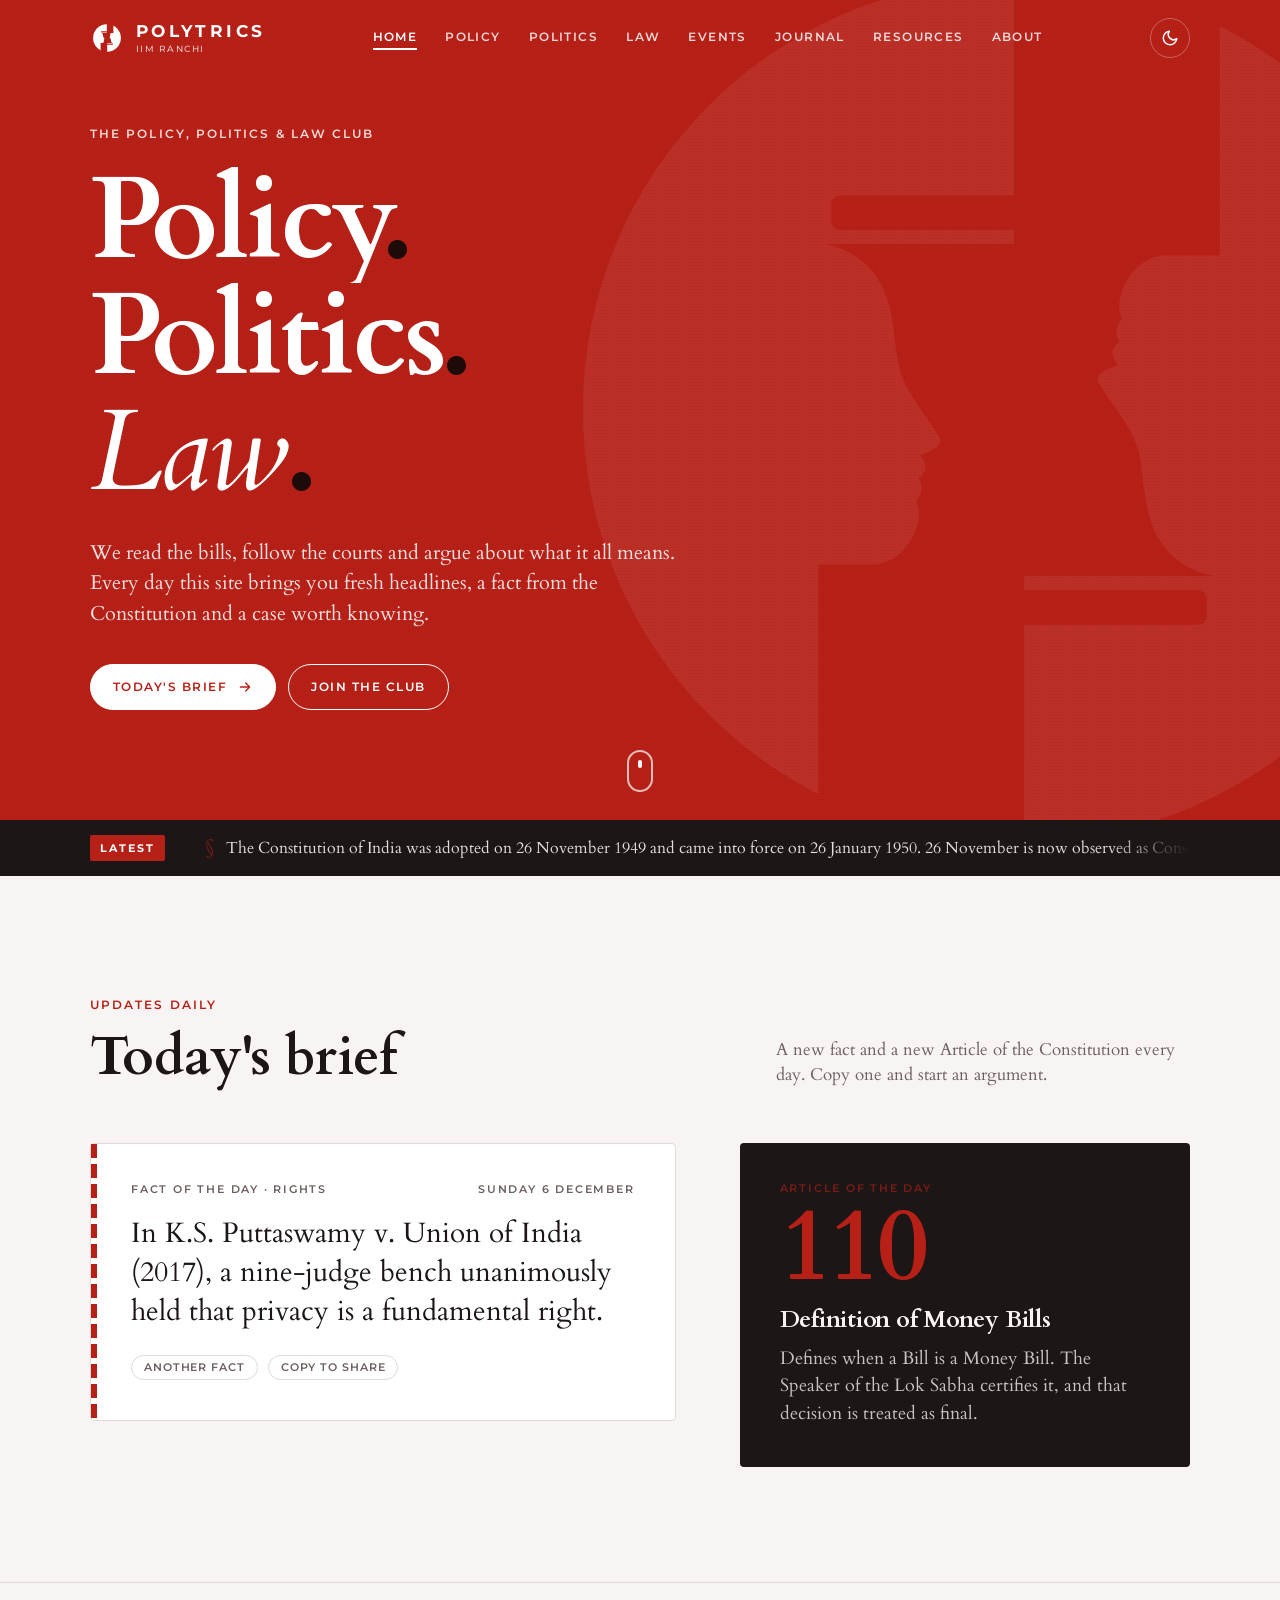
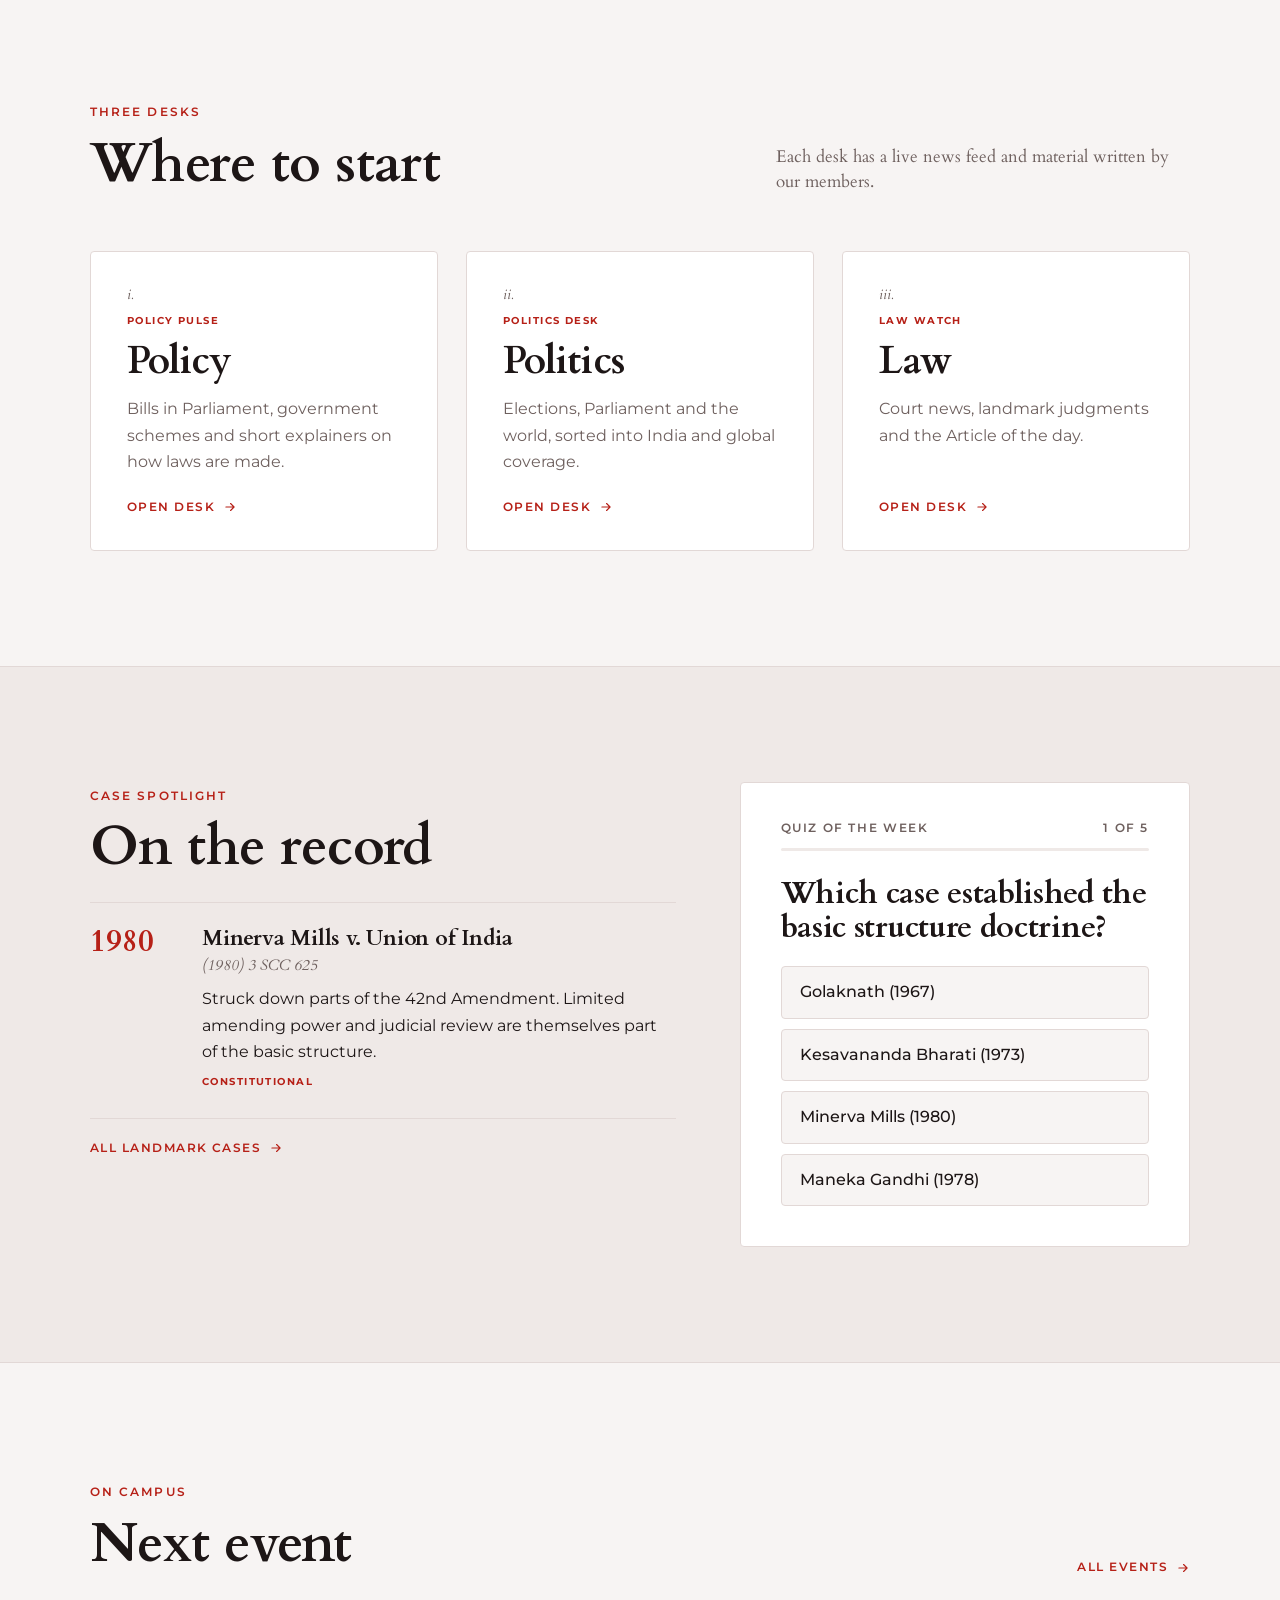
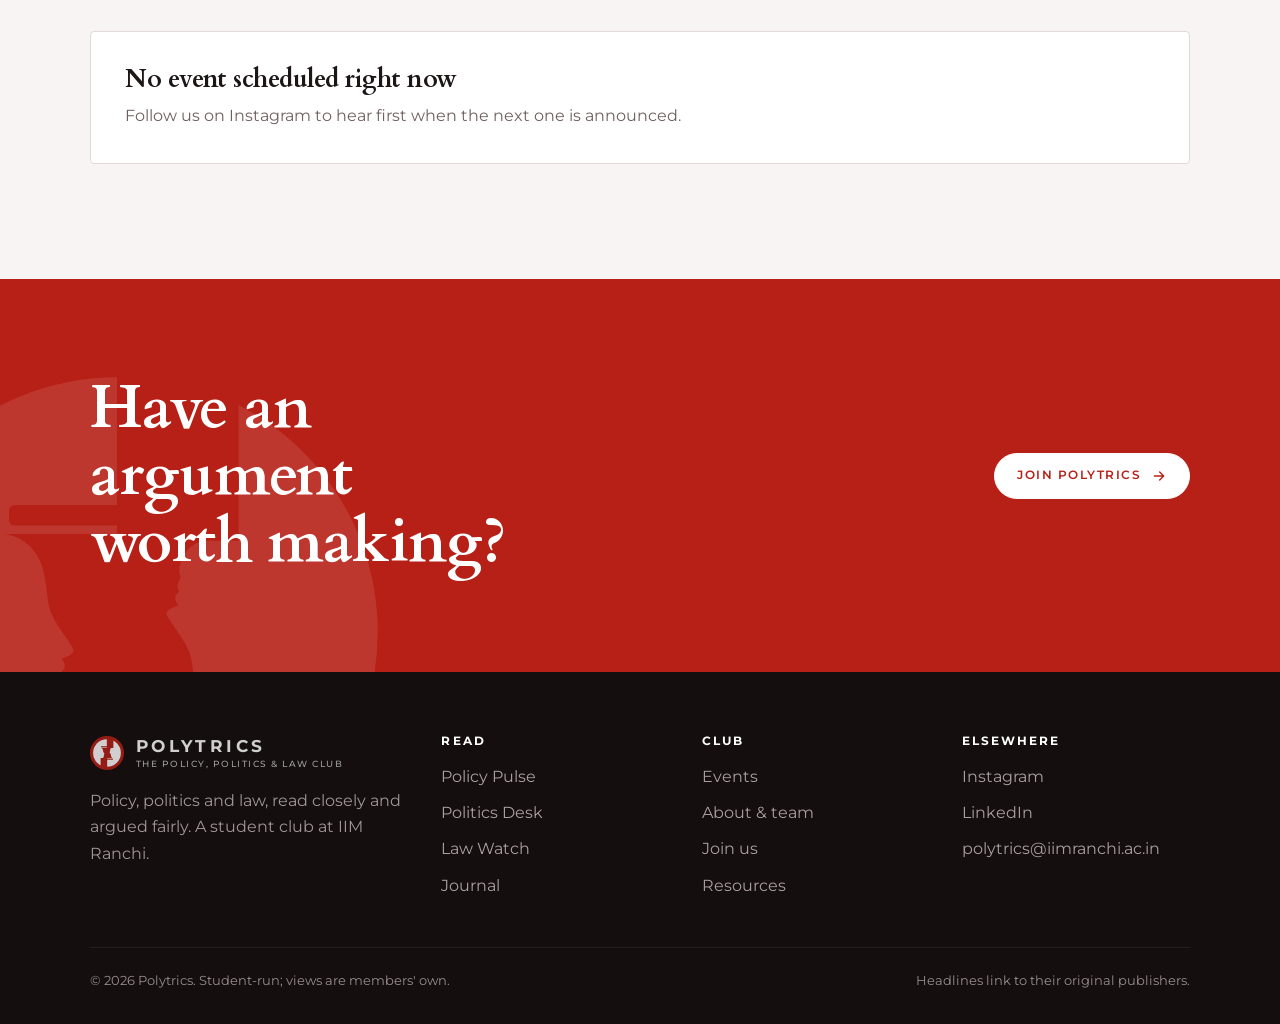
==== index.html @ 2e3c4f6a "Add files via upload" ====
<!doctype html>
<html lang="en">
<head>
<meta charset="utf-8">
<meta name="viewport" content="width=device-width, initial-scale=1, viewport-fit=cover">
<title>Polytrics</title>
<meta name="description" content="Polytrics, the Policy, Politics & Law Club. Live headlines, a daily constitutional fact, landmark cases and events.">
<meta name="theme-color" content="#B62017">
<meta property="og:title" content="Polytrics">
<meta property="og:description" content="Polytrics, the Policy, Politics & Law Club. Live headlines, a daily constitutional fact, landmark cases and events.">
<link rel="icon" href="data:image/svg+xml,%3Csvg xmlns='http://www.w3.org/2000/svg' viewBox='0 0 64 64'%3E%3Crect width='64' height='64' rx='14' fill='%23B62017'/%3E%3Cpath d='M31 10A22 22 0 0 0 31 54Z' fill='white'/%3E%3Cpath d='M33 54A22 22 0 0 0 33 10Z' fill='white'/%3E%3Crect x='21' y='34' width='10' height='22' fill='%23B62017'/%3E%3Crect x='33' y='8' width='10' height='22' fill='%23B62017'/%3E%3C/svg%3E">
<link rel="preconnect" href="https://fonts.googleapis.com">
<link rel="preconnect" href="https://fonts.gstatic.com" crossorigin>
<link rel="stylesheet" href="https://fonts.googleapis.com/css2?family=Cardo:ital,wght@0,400;0,700;1,400&family=Montserrat:wght@400;500;600;700&display=swap">
<link rel="stylesheet" href="assets/css/style.css">
<script>try{var t=localStorage.getItem("pt-theme");if(t==="dark"||t==="light")document.documentElement.setAttribute("data-theme",t)}catch(e){}</script>
</head>
<body data-page="home">
<main>
<section class="hero hero--home">
  <div class="ghost" data-ghost></div>
  <div class="wrap" style="width:100%">
    <span class="eyebrow">The Policy, Politics &amp; Law Club</span>
    <h1 style="margin-top:20px">
      <span class="line"><span style="--i:0">Policy<span class="dot">.</span></span></span>
      <span class="line"><span style="--i:1">Politics<span class="dot">.</span></span></span>
      <span class="line"><span style="--i:2"><em>Law</em><span class="dot">.</span></span></span>
    </h1>
    <p class="lede">We read the bills, follow the courts and argue about what it all means. Every day this site brings you fresh headlines, a fact from the Constitution and a case worth knowing.</p>
    <div class="hero-cta">
      <a class="btn btn--light" href="#brief">Today's brief <svg viewBox="0 0 24 24" fill="none" stroke="currentColor" stroke-width="2" stroke-linecap="round" stroke-linejoin="round" aria-hidden="true"><path d="M5 12h14M13 6l6 6-6 6"/></svg></a>
      <a class="btn btn--ghost" href="about.html#join">Join the club</a>
    </div>
  </div>
  <a class="mouse" href="#brief" aria-label="Scroll to today's brief"><span></span></a>
</section>

<div class="ticker" aria-label="Latest headlines">
  <div class="wrap"><span class="label">Latest</span><div class="track"><div class="run" id="ticker-run"></div></div></div>
</div>

<section class="section" id="brief">
  <div class="wrap">
    <div class="section-head" data-reveal>
      <div><span class="eyebrow">Updates daily</span><h2>Today's brief</h2></div>
      <p class="lede">A new fact and a new Article of the Constitution every day. Copy one and start an argument.</p>
    </div>
    <div class="split">
      <div class="docket" id="fact" data-reveal="left"></div>
      <div class="article-card" id="article" data-reveal="right"></div>
    </div>
  </div>
</section>

<section class="section">
  <div class="wrap">
    <div class="section-head" data-reveal>
      <div><span class="eyebrow">Three desks</span><h2>Where to start</h2></div>
      <p class="lede">Each desk has a live news feed and material written by our members.</p>
    </div>
    <div class="grid grid-3">
      <a class="pillar" href="policy.html" data-reveal style="--d:0"><span class="num">i.</span><span class="tag">Policy Pulse</span><h3>Policy</h3><p>Bills in Parliament, government schemes and short explainers on how laws are made.</p><span class="link-arrow">Open desk <svg viewBox="0 0 24 24" fill="none" stroke="currentColor" stroke-width="2" stroke-linecap="round" stroke-linejoin="round" aria-hidden="true"><path d="M5 12h14M13 6l6 6-6 6"/></svg></span></a>
      <a class="pillar" href="politics.html" data-reveal style="--d:1"><span class="num">ii.</span><span class="tag">Politics Desk</span><h3>Politics</h3><p>Elections, Parliament and the world, sorted into India and global coverage.</p><span class="link-arrow">Open desk <svg viewBox="0 0 24 24" fill="none" stroke="currentColor" stroke-width="2" stroke-linecap="round" stroke-linejoin="round" aria-hidden="true"><path d="M5 12h14M13 6l6 6-6 6"/></svg></span></a>
      <a class="pillar" href="law.html" data-reveal style="--d:2"><span class="num">iii.</span><span class="tag">Law Watch</span><h3>Law</h3><p>Court news, landmark judgments and the Article of the day.</p><span class="link-arrow">Open desk <svg viewBox="0 0 24 24" fill="none" stroke="currentColor" stroke-width="2" stroke-linecap="round" stroke-linejoin="round" aria-hidden="true"><path d="M5 12h14M13 6l6 6-6 6"/></svg></span></a>
    </div>
  </div>
</section>

<section class="section section--tint">
  <div class="wrap split">
    <div>
      <div class="section-head" data-reveal style="margin-bottom:24px"><div><span class="eyebrow">Case spotlight</span><h2>On the record</h2></div></div>
      <div id="case-spot" class="case-list"></div>
      <a class="link-arrow" href="law.html#cases-sec" style="margin-top:22px" data-reveal>All landmark cases <svg viewBox="0 0 24 24" fill="none" stroke="currentColor" stroke-width="2" stroke-linecap="round" stroke-linejoin="round" aria-hidden="true"><path d="M5 12h14M13 6l6 6-6 6"/></svg></a>
    </div>
    <div class="quiz" id="quiz" data-reveal="scale"></div>
  </div>
</section>

<section class="section">
  <div class="wrap">
    <div class="section-head" data-reveal>
      <div><span class="eyebrow">On campus</span><h2>Next event</h2></div>
      <a class="link-arrow" href="events.html">All events <svg viewBox="0 0 24 24" fill="none" stroke="currentColor" stroke-width="2" stroke-linecap="round" stroke-linejoin="round" aria-hidden="true"><path d="M5 12h14M13 6l6 6-6 6"/></svg></a>
    </div>
    <div id="next-event" data-reveal></div>
  </div>
</section>
</main>
<section class="cta-band">
  <div class="ghost" data-ghost></div>
  <div class="wrap">
    <h2 data-reveal="left">Have an argument worth making?</h2>
    <a class="btn" href="about.html#join" data-reveal="right">Join Polytrics <svg viewBox="0 0 24 24" fill="none" stroke="currentColor" stroke-width="2" stroke-linecap="round" stroke-linejoin="round" aria-hidden="true"><path d="M5 12h14M13 6l6 6-6 6"/></svg></a>
  </div>
</section>
<script src="assets/js/config.js"></script>
<script src="assets/js/content.js"></script>
<script src="assets/js/site.js"></script>
<script src="assets/js/feeds.js"></script>
<script src="assets/js/pages.js"></script>
</body>
</html>
---- assets/css/style.css ----
/* =========================================================
   POLYTRICS — design tokens
   Layout: split composition echoing the logo's two halves —
   a red "chamber" hero over a quiet paper body, content in a 12-col grid.
   ========================================================= */
:root {
  --brand: #B62017;          /* logo red */
  --brand-deep: #8C150F;
  --on-brand: #FFFFFF;
  --bg: #F7F4F3;
  --surface: #FFFFFF;
  --surface-2: #EFE9E7;
  --fg: #1D1616;
  --muted: #6E605E;
  --line: #E2D8D6;
  --accent: #B62017;         /* red used as text on page background */
  --ok: #2F7D4F;
  --serif: "Cardo", "Iowan Old Style", Georgia, "Times New Roman", serif;
  --sans: "Montserrat", "Segoe UI", system-ui, -apple-system, sans-serif;
  --wrap: 1180px;
  --gutter: clamp(16px, 4vw, 40px);
  --radius: 4px;
  --ease: cubic-bezier(.65, 0, .35, 1);
  --ease-out: cubic-bezier(.22, 1, .36, 1);
  color-scheme: light;
}
@media (prefers-color-scheme: dark) {
  :root:not([data-theme="light"]) {
    --brand: #B62017; --brand-deep: #7A120D; --on-brand: #FFFFFF;
    --bg: #141011; --surface: #1C1718; --surface-2: #251E1F; --fg: #EFE7E5;
    --muted: #A69896; --line: #342B2C; --accent: #EB5A4F; --ok: #5CBF85;
    color-scheme: dark;
  }
}
:root[data-theme="dark"] {
  --brand: #B62017; --brand-deep: #7A120D; --on-brand: #FFFFFF;
  --bg: #141011; --surface: #1C1718; --surface-2: #251E1F; --fg: #EFE7E5;
  --muted: #A69896; --line: #342B2C; --accent: #EB5A4F; --ok: #5CBF85;
  color-scheme: dark;
}

/* ---------- base ---------- */
*, *::before, *::after { box-sizing: border-box; }
html { scroll-behavior: smooth; -webkit-text-size-adjust: 100%; }
body {
  margin: 0; background: var(--bg); color: var(--fg);
  font-family: var(--sans); font-size: 16px; line-height: 1.65;
  overflow-x: hidden; -webkit-font-smoothing: antialiased;
}
img, svg { max-width: 100%; display: block; }
a { color: inherit; }
h1, h2, h3, h4 { font-family: var(--serif); font-weight: 700; line-height: 1.1; margin: 0; text-wrap: balance; letter-spacing: -.01em; }
p { margin: 0; }
button { font: inherit; color: inherit; }
:focus-visible { outline: 2px solid var(--accent); outline-offset: 3px; }
.sr-only { position: absolute; width: 1px; height: 1px; overflow: hidden; clip: rect(0 0 0 0); white-space: nowrap; }
.wrap { max-width: var(--wrap); margin-inline: auto; padding-inline: var(--gutter); }

.eyebrow { font: 600 .72rem/1.2 var(--sans); letter-spacing: .18em; text-transform: uppercase; color: var(--accent); }
.lede { font-family: var(--serif); font-size: clamp(1.15rem, 1.6vw, 1.35rem); line-height: 1.5; color: var(--muted); max-width: 60ch; }

/* ---------- reading progress ---------- */
.progress { position: fixed; inset: 0 0 auto 0; height: 3px; z-index: 60; pointer-events: none; }
.progress span { display: block; height: 100%; width: 100%; background: var(--brand); transform-origin: 0 50%; transform: scaleX(var(--p, 0)); }

/* ---------- header (from your nav snippet, rebuilt) ---------- */
.main_h {
  position: fixed; inset: 0 0 auto 0; z-index: 50;
  padding-top: env(safe-area-inset-top, 0px);
  color: var(--on-brand);
  transition: background .4s var(--ease), color .4s var(--ease), box-shadow .4s var(--ease);
}
.main_h .row { display: flex; align-items: center; justify-content: space-between; gap: 24px; height: 76px; transition: height .4s var(--ease); }
.main_h.sticky { background: color-mix(in srgb, var(--bg) 88%, transparent); color: var(--fg); box-shadow: 0 1px 0 var(--line); backdrop-filter: saturate(1.4) blur(14px); -webkit-backdrop-filter: saturate(1.4) blur(14px); }
.main_h.sticky .row { height: 62px; }
.brand { display: flex; align-items: center; gap: 12px; text-decoration: none; }
.brand .mark { width: 34px; height: 34px; border-radius: 50%; background: var(--brand); color: #fff; padding: 3px; flex: none; transition: transform .6s var(--ease-out); }
.brand:hover .mark { transform: rotate(180deg); }
.brand .name { font: 700 1.05rem/1 var(--sans); letter-spacing: .2em; text-transform: uppercase; }
.brand .name small { display: block; font-weight: 500; font-size: .58rem; letter-spacing: .16em; opacity: .75; margin-top: 4px; }

.main_h nav ul { list-style: none; margin: 0; padding: 0; display: flex; gap: 4px; }
.main_h nav a {
  position: relative; display: block; padding: 10px 12px; text-decoration: none;
  font: 600 .74rem/1 var(--sans); letter-spacing: .12em; text-transform: uppercase; opacity: .82;
  transition: opacity .25s;
}
.main_h nav a::after { content: ""; position: absolute; left: 12px; right: 12px; bottom: 4px; height: 2px; background: currentColor; transform: scaleX(0); transform-origin: right; transition: transform .35s var(--ease-out); }
.main_h nav a:hover, .main_h nav a[aria-current="page"] { opacity: 1; }
.main_h nav a:hover::after, .main_h nav a[aria-current="page"]::after { transform: scaleX(1); transform-origin: left; }
.main_h.sticky nav a[aria-current="page"] { color: var(--accent); }

.header-tools { display: flex; align-items: center; gap: 6px; }
.icon-btn { width: 40px; height: 40px; border-radius: 50%; border: 1px solid color-mix(in srgb, currentColor 30%, transparent); background: transparent; display: grid; place-items: center; cursor: pointer; transition: background .25s; }
.icon-btn:hover { background: color-mix(in srgb, currentColor 12%, transparent); }
.icon-btn svg { width: 18px; height: 18px; }
.mobile-toggle { display: none; width: 40px; height: 40px; border: 0; background: transparent; cursor: pointer; position: relative; }
.mobile-toggle span { position: absolute; left: 9px; right: 9px; height: 2px; background: currentColor; transition: transform .35s var(--ease), opacity .2s; }
.mobile-toggle span:nth-child(1) { top: 13px; } .mobile-toggle span:nth-child(2) { top: 19px; } .mobile-toggle span:nth-child(3) { top: 25px; }
.open-nav .mobile-toggle span:nth-child(1) { transform: translateY(6px) rotate(45deg); }
.open-nav .mobile-toggle span:nth-child(2) { opacity: 0; }
.open-nav .mobile-toggle span:nth-child(3) { transform: translateY(-6px) rotate(-45deg); }

@media (max-width: 980px) {
  .mobile-toggle { display: block; }
  .main_h nav {
    position: fixed; inset: 0; z-index: -1; background: var(--brand); color: #fff;
    display: flex; align-items: center; padding: 100px var(--gutter) 40px;
    clip-path: circle(0 at calc(100% - 40px) 38px); transition: clip-path .7s var(--ease);
  }
  .open-nav .main_h nav { clip-path: circle(150% at calc(100% - 40px) 38px); }
  .main_h nav ul { flex-direction: column; gap: 0; width: 100%; }
  .main_h nav a { font: 700 clamp(1.6rem, 7vw, 2.4rem)/1.2 var(--serif); letter-spacing: 0; text-transform: none; padding: 10px 0; opacity: 1; }
  .main_h nav a::after { left: 0; right: auto; width: 40px; bottom: 6px; }
  .open-nav .main_h { color: #fff; }
  .open-nav .main_h.sticky { background: transparent; box-shadow: none; backdrop-filter: none; }
  .open-nav { overflow: hidden; }
}

/* ---------- hero ---------- */
.hero {
  position: relative; overflow: hidden; isolation: isolate;
  background: var(--brand); color: var(--on-brand);
  padding-block: calc(120px + env(safe-area-inset-top, 0px)) 72px;
}
.hero--home { min-height: min(92vh, 820px); display: flex; align-items: center; padding-bottom: 110px; }
.hero::after { /* paper grain */
  content: ""; position: absolute; inset: 0; z-index: -1; opacity: .18; mix-blend-mode: multiply;
  background-image: radial-gradient(rgba(0,0,0,.35) 1px, transparent 1px); background-size: 3px 3px;
}
.hero .ghost { position: absolute; z-index: -1; color: #fff; opacity: .065; pointer-events: none; }
.hero--home .ghost { width: min(78vw, 880px); right: -14%; top: 50%; translate: 0 -50%; }
.hero--page .ghost { width: 460px; right: -120px; top: -60px; opacity: .08; }
.ghost .half-l { transform: translateY(calc(var(--split, 0) * 1px)); }
.ghost .half-r { transform: translateY(calc(var(--split, 0) * -1px)); }

.hero h1 { font-size: clamp(3rem, 9vw, 7.6rem); line-height: .95; letter-spacing: -.025em; }
.hero h1 .line { display: block; overflow: hidden; padding-bottom: .06em; }
.hero h1 .line > span { display: inline-block; animation: rise 1.1s var(--ease-out) both; animation-delay: calc(.55s + var(--i, 0) * .12s); }
.hero h1 em { font-style: italic; font-weight: 400; }
.hero .dot { color: #1D0B09; }
.hero--page h1 { font-size: clamp(2.6rem, 6.5vw, 5rem); }
.hero .eyebrow { color: #FFD9D4; }
.hero .lede { color: rgba(255,255,255,.86); margin-top: 22px; }
.hero-meta { display: flex; flex-wrap: wrap; gap: 10px 26px; margin-top: 30px; font: 500 .78rem/1.4 var(--sans); letter-spacing: .08em; text-transform: uppercase; color: rgba(255,255,255,.8); }
.hero-meta b { color: #fff; font-weight: 700; }
.hero-cta { display: flex; flex-wrap: wrap; gap: 12px; margin-top: 34px; }
@keyframes rise { from { transform: translateY(105%); } to { transform: none; } }

.mouse { position: absolute; left: 50%; bottom: 28px; width: 26px; height: 42px; translate: -50% 0; border: 2px solid rgba(255,255,255,.7); border-radius: 14px; }
.mouse span { position: absolute; left: 50%; top: 8px; width: 4px; height: 8px; margin-left: -2px; border-radius: 2px; background: #fff; animation: wheel 1.8s infinite; }
@keyframes wheel { 0% { opacity: 0; transform: translateY(0); } 30% { opacity: 1; } 100% { opacity: 0; transform: translateY(12px); } }

/* ---------- buttons ---------- */
.btn {
  display: inline-flex; align-items: center; gap: 10px; padding: 14px 22px; border-radius: 999px;
  font: 600 .78rem/1 var(--sans); letter-spacing: .12em; text-transform: uppercase; text-decoration: none;
  border: 1.5px solid currentColor; background: transparent; cursor: pointer;
  transition: background .3s var(--ease), color .3s var(--ease), transform .3s var(--ease-out);
}
.btn:hover { transform: translateY(-2px); }
.btn svg { width: 16px; height: 16px; transition: transform .3s var(--ease-out); }
.btn:hover svg { transform: translateX(4px); }
.btn--solid { background: var(--brand); border-color: var(--brand); color: #fff; }
.btn--solid:hover { background: var(--brand-deep); border-color: var(--brand-deep); }
.hero .btn--light { background: #fff; color: var(--brand); border-color: #fff; }
.hero .btn--ghost { color: #fff; }
.hero .btn--ghost:hover { background: rgba(255,255,255,.12); }
.link-arrow { display: inline-flex; align-items: center; gap: 8px; font: 600 .76rem/1 var(--sans); letter-spacing: .12em; text-transform: uppercase; color: var(--accent); text-decoration: none; }
.link-arrow svg { width: 14px; height: 14px; transition: transform .3s var(--ease-out); }
.link-arrow:hover svg { transform: translateX(4px); }

/* ---------- sections ---------- */
main { position: relative; z-index: 1; }
.section { padding-block: clamp(64px, 9vw, 120px); }
.section + .section { border-top: 1px solid var(--line); }
.section--tint { background: var(--surface-2); }
.section-head { display: flex; flex-wrap: wrap; align-items: end; justify-content: space-between; gap: 18px 40px; margin-bottom: clamp(32px, 5vw, 56px); }
.section-head h2 { font-size: clamp(2rem, 4.4vw, 3.4rem); margin-top: 10px; }
.section-head .lede { font-size: 1.05rem; max-width: 46ch; }

.grid { display: grid; gap: clamp(16px, 2.4vw, 28px); }
.grid-2 { grid-template-columns: repeat(2, minmax(0, 1fr)); }
.grid-3 { grid-template-columns: repeat(3, minmax(0, 1fr)); }
.grid-4 { grid-template-columns: repeat(4, minmax(0, 1fr)); }
.split { display: grid; grid-template-columns: minmax(0, 1.3fr) minmax(0, 1fr); gap: clamp(28px, 5vw, 72px); align-items: start; }
@media (max-width: 980px) { .grid-3, .grid-4 { grid-template-columns: repeat(2, minmax(0, 1fr)); } .split { grid-template-columns: minmax(0, 1fr); } }
@media (max-width: 640px) { .grid-2, .grid-3, .grid-4 { grid-template-columns: minmax(0, 1fr); } }

/* ---------- panels ---------- */
.panel { background: var(--surface); border: 1px solid var(--line); border-radius: var(--radius); padding: clamp(22px, 3vw, 34px); min-width: 0; }
.panel h3 { font-size: 1.55rem; }

/* fact of the day — the docket card */
.docket { position: relative; padding: clamp(26px, 3.4vw, 40px); background: var(--surface); border: 1px solid var(--line); border-radius: var(--radius); }
.docket::before { content: ""; position: absolute; left: 0; top: 0; bottom: 0; width: 6px; background: repeating-linear-gradient(180deg, var(--brand) 0 14px, transparent 14px 20px); }
.docket .meta { display: flex; justify-content: space-between; gap: 12px; flex-wrap: wrap; font: 600 .7rem/1 var(--sans); letter-spacing: .16em; text-transform: uppercase; color: var(--muted); }
.docket blockquote { margin: 18px 0 0; font: 400 clamp(1.3rem, 2.4vw, 1.75rem)/1.4 var(--serif); }
.docket .actions { display: flex; gap: 10px; margin-top: 24px; flex-wrap: wrap; }
.chip { display: inline-flex; align-items: center; gap: 6px; padding: 6px 12px; border-radius: 999px; border: 1px solid var(--line); background: var(--surface); font: 600 .7rem/1 var(--sans); letter-spacing: .08em; text-transform: uppercase; color: var(--muted); cursor: pointer; transition: border-color .25s, color .25s, background .25s; }
.chip:hover { border-color: var(--accent); color: var(--accent); }
.chip[aria-pressed="true"] { background: var(--brand); border-color: var(--brand); color: #fff; }
.tag { display: inline-block; font: 700 .64rem/1 var(--sans); letter-spacing: .14em; text-transform: uppercase; color: var(--accent); }

/* article of the constitution */
.article-card { background: var(--fg); color: var(--bg); border-radius: var(--radius); padding: clamp(26px, 3.4vw, 40px); position: relative; overflow: hidden; }
.article-card .no { font: 700 clamp(4rem, 9vw, 6.4rem)/.9 var(--serif); color: var(--brand); letter-spacing: -.03em; }
.article-card .no small { font-size: .7rem; line-height: 1; letter-spacing: .16em; text-transform: uppercase; color: inherit; opacity: .6; display: block; margin-bottom: 6px; font-family: var(--sans); font-weight: 600; }
.article-card h3 { font-size: 1.5rem; margin-top: 14px; }
.article-card p { margin-top: 12px; opacity: .78; font-family: var(--serif); font-size: 1.1rem; line-height: 1.55; }

/* pillars */
.pillar { position: relative; display: flex; flex-direction: column; gap: 14px; padding: clamp(26px, 3vw, 36px); text-decoration: none; background: var(--surface); border: 1px solid var(--line); border-radius: var(--radius); overflow: hidden; min-height: 300px; transition: color .45s var(--ease), border-color .45s; }
.pillar::before { content: ""; position: absolute; inset: 0; background: var(--brand); transform: translateY(101%); transition: transform .55s var(--ease); z-index: 0; }
.pillar > * { position: relative; z-index: 1; }
.pillar:hover { color: #fff; border-color: var(--brand); }
.pillar:hover::before { transform: none; }
.pillar:hover .tag, .pillar:hover .link-arrow, .pillar:hover p { color: #fff; }
.pillar .num { font: 400 .9rem/1 var(--serif); font-style: italic; color: var(--muted); }
.pillar:hover .num { color: rgba(255,255,255,.75); }
.pillar h3 { font-size: clamp(1.9rem, 3vw, 2.5rem); }
.pillar p { color: var(--muted); transition: color .45s; }
.pillar .link-arrow { margin-top: auto; }

/* ---------- feed ---------- */
.feed-toolbar { display: flex; flex-wrap: wrap; align-items: center; justify-content: space-between; gap: 12px; margin-bottom: 22px; }
.feed-toolbar .chips { display: flex; flex-wrap: wrap; gap: 8px; }
.feed-status { font: 500 .74rem/1.4 var(--sans); color: var(--muted); display: flex; align-items: center; gap: 8px; }
.feed-status .live { width: 8px; height: 8px; border-radius: 50%; background: var(--ok); box-shadow: 0 0 0 0 color-mix(in srgb, var(--ok) 60%, transparent); animation: pulse 2s infinite; }
.feed-status .live.off { background: var(--muted); animation: none; }
@keyframes pulse { 70% { box-shadow: 0 0 0 8px transparent; } 100% { box-shadow: 0 0 0 0 transparent; } }
.feed { list-style: none; margin: 0; padding: 0; border-top: 1px solid var(--line); }
.feed li { border-bottom: 1px solid var(--line); }
.feed a { display: grid; grid-template-columns: 92px minmax(0, 1fr) 20px; gap: 18px; align-items: baseline; padding: 18px 4px; text-decoration: none; transition: background .25s, padding .35s var(--ease-out); }
.feed a:hover { background: var(--surface); padding-inline: 14px; }
.feed time { font: 600 .7rem/1.4 var(--sans); letter-spacing: .08em; text-transform: uppercase; color: var(--muted); font-variant-numeric: tabular-nums; }
.feed .t { font: 400 1.18rem/1.4 var(--serif); }
.feed .src { display: block; margin-top: 4px; font: 600 .66rem/1.3 var(--sans); letter-spacing: .12em; text-transform: uppercase; color: var(--accent); }
.feed .go { width: 16px; height: 16px; color: var(--muted); align-self: center; transition: transform .3s var(--ease-out), color .3s; }
.feed a:hover .go { transform: translate(3px, -3px); color: var(--accent); }
@media (max-width: 560px) { .feed a { grid-template-columns: minmax(0, 1fr) 16px; gap: 6px 12px; } .feed time { grid-column: 1 / -1; } }
.feed-empty { padding: 28px; border: 1px dashed var(--line); border-radius: var(--radius); color: var(--muted); }
.feed-empty strong { color: var(--fg); display: block; font-family: var(--serif); font-size: 1.25rem; margin-bottom: 6px; }
.feed-empty .src-links { display: flex; flex-wrap: wrap; gap: 8px; margin-top: 16px; }
.skeleton { height: 64px; border-bottom: 1px solid var(--line); background: linear-gradient(90deg, transparent, var(--surface-2), transparent) 0 0 / 200% 100%; animation: shimmer 1.4s infinite; }
@keyframes shimmer { to { background-position: -200% 0; } }

/* ticker (home) */
.ticker { background: var(--fg); color: var(--bg); overflow: hidden; border-block: 1px solid var(--fg); }
.ticker .wrap { display: flex; align-items: center; gap: 20px; height: 54px; }
.ticker .label { flex: none; font: 700 .68rem/1 var(--sans); letter-spacing: .18em; text-transform: uppercase; background: var(--brand); color: #fff; padding: 8px 10px; border-radius: 2px; }
.ticker .track { overflow: hidden; flex: 1; min-width: 0; mask-image: linear-gradient(90deg, transparent, #000 4%, #000 92%, transparent); }
.ticker .run { display: inline-flex; gap: 48px; white-space: nowrap; animation: marquee 60s linear infinite; padding-left: 20px; }
.ticker:hover .run { animation-play-state: paused; }
.ticker .run a { text-decoration: none; font: 400 1rem/1 var(--serif); opacity: .9; }
.ticker .run a:hover { opacity: 1; text-decoration: underline; }
.ticker .run a::before { content: "§"; color: var(--brand); margin-right: 12px; font-weight: 700; }
@keyframes marquee { to { transform: translateX(-50%); } }

/* ---------- cases ---------- */
.case-list { display: grid; gap: 0; border-top: 1px solid var(--line); }
.case { display: grid; grid-template-columns: 90px minmax(0, 1fr); gap: 22px; padding: 24px 0; border-bottom: 1px solid var(--line); }
.case .yr { font: 700 1.9rem/1 var(--serif); color: var(--accent); font-variant-numeric: tabular-nums; }
.case h3 { font-size: 1.35rem; }
.case cite { display: block; font: italic 400 .95rem/1.4 var(--serif); color: var(--muted); margin-top: 4px; }
.case p { margin-top: 10px; max-width: 70ch; }
.case .tag { margin-top: 12px; }
@media (max-width: 560px) { .case { grid-template-columns: minmax(0, 1fr); gap: 8px; } }
.search { display: flex; align-items: center; gap: 10px; padding: 0 16px; height: 48px; border: 1px solid var(--line); background: var(--surface); border-radius: 999px; min-width: 0; flex: 1 1 260px; max-width: 420px; }
.search svg { width: 18px; height: 18px; color: var(--muted); flex: none; }
.search input { border: 0; background: transparent; outline: none; font: 500 .95rem var(--sans); color: var(--fg); width: 100%; min-width: 0; }
.search:focus-within { border-color: var(--accent); }

/* ---------- explainers ---------- */
.explainer { border-top: 1px solid var(--line); }
.explainer:last-child { border-bottom: 1px solid var(--line); }
.explainer summary { list-style: none; cursor: pointer; display: grid; grid-template-columns: 120px minmax(0, 1fr) 32px; gap: 18px; align-items: center; padding: 26px 0; }
.explainer summary::-webkit-details-marker { display: none; }
.explainer summary h3 { font-size: clamp(1.35rem, 2.4vw, 1.8rem); transition: color .25s; }
.explainer summary:hover h3 { color: var(--accent); }
.explainer .plus { width: 32px; height: 32px; border-radius: 50%; border: 1px solid var(--line); position: relative; transition: transform .45s var(--ease), background .3s; }
.explainer .plus::before, .explainer .plus::after { content: ""; position: absolute; left: 50%; top: 50%; width: 12px; height: 1.5px; background: currentColor; translate: -50% -50%; }
.explainer .plus::after { rotate: 90deg; transition: rotate .45s var(--ease); }
.explainer[open] .plus { background: var(--brand); color: #fff; border-color: var(--brand); transform: rotate(180deg); }
.explainer[open] .plus::after { rotate: 0deg; }
.explainer .body { padding: 0 0 30px 138px; display: grid; gap: 14px; max-width: calc(65ch + 138px); font-family: var(--serif); font-size: 1.12rem; line-height: 1.65; }
.explainer .body ol { margin: 0; padding-left: 1.2em; display: grid; gap: 12px; }
@media (max-width: 640px) { .explainer summary { grid-template-columns: minmax(0, 1fr) 32px; } .explainer summary .tag { grid-column: 1 / -1; } .explainer .body { padding-left: 0; } }

/* ---------- quiz ---------- */
.quiz { background: var(--surface); border: 1px solid var(--line); border-radius: var(--radius); padding: clamp(24px, 3.4vw, 40px); }
.quiz-top { display: flex; justify-content: space-between; align-items: center; gap: 12px; font: 600 .72rem/1 var(--sans); letter-spacing: .14em; text-transform: uppercase; color: var(--muted); }
.quiz-bar { height: 3px; background: var(--surface-2); margin: 14px 0 26px; border-radius: 2px; overflow: hidden; }
.quiz-bar span { display: block; height: 100%; background: var(--brand); transition: width .5s var(--ease-out); }
.quiz h3 { font-size: clamp(1.4rem, 2.6vw, 1.9rem); }
.quiz .opts { display: grid; gap: 10px; margin-top: 22px; }
.quiz .opt { text-align: left; padding: 14px 18px; border: 1px solid var(--line); border-radius: var(--radius); background: var(--bg); cursor: pointer; font: 500 1rem/1.4 var(--sans); transition: border-color .2s, background .2s, transform .2s; }
.quiz .opt:hover:not(:disabled) { border-color: var(--accent); transform: translateX(4px); }
.quiz .opt.right { border-color: var(--ok); background: color-mix(in srgb, var(--ok) 12%, var(--bg)); }
.quiz .opt.wrong { border-color: var(--accent); background: color-mix(in srgb, var(--accent) 10%, var(--bg)); }
.quiz .opt:disabled { cursor: default; }
.quiz .why { margin-top: 16px; font-family: var(--serif); font-size: 1.08rem; color: var(--muted); }
.quiz .next { margin-top: 20px; }
.quiz .score { font: 700 clamp(3.4rem, 8vw, 5rem)/1 var(--serif); color: var(--accent); }

/* ---------- events ---------- */
.next-event { display: grid; grid-template-columns: minmax(0, 1.4fr) minmax(0, 1fr); gap: 0; border-radius: var(--radius); overflow: hidden; border: 1px solid var(--line); background: var(--surface); }
.next-event .info { padding: clamp(24px, 3.4vw, 44px); display: grid; gap: 14px; align-content: start; }
.next-event h3 { font-size: clamp(1.8rem, 3.4vw, 2.6rem); }
.next-event .count { background: var(--brand); color: #fff; padding: clamp(24px, 3.4vw, 44px); display: grid; align-content: center; gap: 18px; }
.countdown { display: grid; grid-template-columns: repeat(4, minmax(0, 1fr)); gap: 10px; text-align: center; }
.countdown b { display: block; font: 700 clamp(2rem, 4vw, 3rem)/1 var(--serif); font-variant-numeric: tabular-nums; }
.countdown small { font: 600 .62rem/1 var(--sans); letter-spacing: .16em; text-transform: uppercase; opacity: .8; }
@media (max-width: 760px) { .next-event { grid-template-columns: minmax(0, 1fr); } }
.event-row { display: grid; grid-template-columns: 96px minmax(0, 1fr) auto; gap: 22px; align-items: center; padding: 22px 0; border-bottom: 1px solid var(--line); }
.event-row:first-child { border-top: 1px solid var(--line); }
.date-block { text-align: center; border: 1px solid var(--line); border-radius: var(--radius); padding: 10px 6px; background: var(--surface); }
.date-block b { display: block; font: 700 2rem/1 var(--serif); font-variant-numeric: tabular-nums; }
.date-block span { font: 700 .64rem/1 var(--sans); letter-spacing: .16em; text-transform: uppercase; color: var(--accent); }
.event-row h3 { font-size: 1.35rem; }
.event-row .where { margin-top: 6px; font-size: .88rem; color: var(--muted); }
.event-row.past { opacity: .62; }
.sample-flag { display: inline-block; margin-left: 8px; padding: 3px 7px; border-radius: 3px; background: var(--surface-2); color: var(--muted); font: 700 .58rem/1 var(--sans); letter-spacing: .14em; text-transform: uppercase; vertical-align: middle; }
@media (max-width: 560px) { .event-row { grid-template-columns: 72px minmax(0, 1fr); } .event-row .btn { grid-column: 1 / -1; justify-self: start; } }

/* ---------- journal ---------- */
.post { display: flex; flex-direction: column; gap: 12px; padding: 26px 0; border-top: 2px solid var(--fg); text-decoration: none; cursor: pointer; background: none; border-left: 0; border-right: 0; border-bottom: 0; text-align: left; }
.post h3 { font-size: clamp(1.4rem, 2.4vw, 1.9rem); transition: color .25s; }
.post:hover h3 { color: var(--accent); }
.post p { color: var(--muted); font-family: var(--serif); font-size: 1.08rem; }
.post .by { font: 600 .7rem/1 var(--sans); letter-spacing: .12em; text-transform: uppercase; color: var(--muted); }
.post--lead h3 { font-size: clamp(2rem, 4vw, 3.2rem); }
.reader { position: fixed; inset: 0; z-index: 80; background: var(--bg); overflow-y: auto; transform: translateY(100%); transition: transform .7s var(--ease); padding-block: calc(env(safe-area-inset-top, 0px) + 80px) 80px; }
.reader.open { transform: none; }
.reader .close { position: fixed; top: calc(env(safe-area-inset-top, 0px) + 18px); right: 18px; background: var(--surface); }
.reader article { max-width: 68ch; margin-inline: auto; padding-inline: var(--gutter); }
.reader h1 { font-size: clamp(2.2rem, 5vw, 3.6rem); margin: 14px 0 18px; }
.reader .body { font: 400 1.2rem/1.75 var(--serif); display: grid; gap: 1.1em; margin-top: 34px; }
.reader .body p:first-child::first-letter { float: left; font-size: 3.6em; line-height: .85; padding: 6px 10px 0 0; color: var(--accent); font-weight: 700; }

/* ---------- resources ---------- */
.res-group h3 { font-size: 1.5rem; padding-bottom: 14px; border-bottom: 2px solid var(--fg); margin-bottom: 4px; }
.res { display: grid; grid-template-columns: minmax(0, 1fr) 18px; gap: 12px; padding: 16px 0; border-bottom: 1px solid var(--line); text-decoration: none; transition: padding .3s var(--ease-out); }
.res:hover { padding-left: 8px; }
.res b { font: 600 .98rem/1.3 var(--sans); }
.res span { display: block; color: var(--muted); font-size: .88rem; margin-top: 3px; }
.res svg { width: 16px; height: 16px; color: var(--muted); align-self: center; }
.res:hover svg { color: var(--accent); }

/* ---------- about / team / form ---------- */
.stat { border-top: 2px solid var(--fg); padding-top: 18px; }
.stat b { display: block; font: 700 clamp(2.4rem, 5vw, 3.6rem)/1 var(--serif); color: var(--accent); }
.stat span { display: block; margin-top: 8px; color: var(--muted); }
.member { display: grid; gap: 14px; }
.member .ph { aspect-ratio: 4 / 5; border-radius: var(--radius); background: var(--surface-2); display: grid; place-items: center; overflow: hidden; position: relative; max-width: 100%; }
.member .ph img { width: 100%; height: 100%; object-fit: cover; filter: grayscale(1) contrast(1.05); transition: filter .5s, transform .8s var(--ease-out); }
.member:hover .ph img { filter: none; transform: scale(1.04); }
.member .ph .initials { font: 700 3rem/1 var(--serif); color: var(--muted); }
.member h3 { font-size: 1.3rem; }
.member span { font: 600 .7rem/1 var(--sans); letter-spacing: .14em; text-transform: uppercase; color: var(--accent); }
.form { display: grid; gap: 16px; }
.field { display: grid; gap: 8px; }
.field label { font: 600 .72rem/1 var(--sans); letter-spacing: .14em; text-transform: uppercase; color: var(--muted); }
.field input, .field select, .field textarea { width: 100%; padding: 14px 16px; border: 1px solid var(--line); border-radius: var(--radius); background: var(--bg); color: var(--fg); font: 500 1rem var(--sans); transition: border-color .2s; }
.field input:focus, .field select:focus, .field textarea:focus { outline: none; border-color: var(--accent); }
.field textarea { min-height: 120px; resize: vertical; }
.form-row { display: grid; grid-template-columns: repeat(2, minmax(0, 1fr)); gap: 16px; }
@media (max-width: 560px) { .form-row { grid-template-columns: minmax(0, 1fr); } }
.form-note { font-size: .9rem; color: var(--muted); }
.form-note.ok { color: var(--ok); font-weight: 600; }
.copy-line { display: flex; flex-wrap: wrap; align-items: center; gap: 10px; }
.copy-line code { font: 600 .95rem var(--sans); user-select: all; }

/* ---------- CTA band + footer ---------- */
.cta-band { background: var(--brand); color: #fff; position: relative; overflow: hidden; isolation: isolate; }
.cta-band .ghost { position: absolute; z-index: -1; width: 520px; left: -140px; bottom: -220px; color: #fff; opacity: .1; }
.cta-band .wrap { display: flex; flex-wrap: wrap; justify-content: space-between; align-items: center; gap: 28px; padding-block: clamp(56px, 8vw, 96px); }
.cta-band h2 { font-size: clamp(2.2rem, 5vw, 3.8rem); max-width: 16ch; }
.cta-band .btn { background: #fff; color: var(--brand); border-color: #fff; }
footer.site { background: #140E0E; color: #CFC4C2; padding-block: 64px calc(32px + env(safe-area-inset-bottom, 0px)); }
footer.site .top { display: grid; grid-template-columns: minmax(0, 1.4fr) repeat(3, minmax(0, 1fr)); gap: 32px; }
footer.site h4 { font: 700 .72rem/1 var(--sans); letter-spacing: .18em; text-transform: uppercase; color: #fff; margin-bottom: 16px; }
footer.site ul { list-style: none; margin: 0; padding: 0; display: grid; gap: 10px; }
footer.site a { text-decoration: none; opacity: .8; }
footer.site a:hover { opacity: 1; color: #fff; }
footer.site .brand { color: #fff; }
footer.site .bottom { margin-top: 48px; padding-top: 22px; border-top: 1px solid #2E2424; display: flex; flex-wrap: wrap; justify-content: space-between; gap: 12px; font-size: .82rem; opacity: .7; }
@media (max-width: 860px) { footer.site .top { grid-template-columns: repeat(2, minmax(0, 1fr)); } }
@media (max-width: 480px) { footer.site .top { grid-template-columns: minmax(0, 1fr); } }

/* ---------- subtle background watermark ---------- */
.watermark { position: fixed; z-index: 0; pointer-events: none; width: min(70vw, 760px); right: -18vw; top: 50%; translate: 0 -50%; color: var(--fg); opacity: .028; rotate: calc(var(--wm, 0) * 1deg); }

/* ---------- scroll reveal ---------- */
.js-reveal [data-reveal] { opacity: 0; transform: translateY(34px); transition: opacity 1s var(--ease-out), transform 1s var(--ease-out); transition-delay: calc(var(--d, 0) * 90ms); }
.js-reveal [data-reveal="left"] { transform: translateX(-40px); }
.js-reveal [data-reveal="right"] { transform: translateX(40px); }
.js-reveal [data-reveal="scale"] { transform: scale(.94); }
.js-reveal [data-reveal].in { opacity: 1; transform: none; }

/* ---------- page transition: the two halves ---------- */
.pt { position: fixed; inset: 0; z-index: 100; pointer-events: none; display: grid; place-items: center; }
.pt .pt-bg { position: absolute; inset: 0; background: var(--brand); }
.pt .pt-logo { position: relative; width: min(30vw, 150px); color: #fff; overflow: visible; }
.pt .pt-logo .half-l, .pt .pt-logo .half-r { transition: transform .62s var(--ease), opacity .4s; }
.pt .pt-word { position: absolute; top: calc(50% + min(15vw, 75px) + 26px); left: 0; right: 0; text-align: center; color: #fff; font: 700 .72rem/1 var(--sans); letter-spacing: .5em; text-transform: uppercase; padding-left: .5em; }

/* enter: runs with CSS only, so the page always uncovers itself */
.pt.enter .pt-bg { animation: ptOut .8s var(--ease) .38s both; }
.pt.enter .pt-logo .half-l { animation: halfDown .7s var(--ease) .12s both; }
.pt.enter .pt-logo .half-r { animation: halfUp .7s var(--ease) .12s both; }
.pt.enter .pt-word { animation: fadeOut .3s ease .1s both; }
.pt.enter { animation: hide 0s linear 1.25s both; }
@keyframes ptOut { from { clip-path: inset(0 0 0 0); } to { clip-path: inset(0 0 100% 0); } }
@keyframes halfDown { to { transform: translateY(140%); opacity: 0; } }
@keyframes halfUp { to { transform: translateY(-140%); opacity: 0; } }
@keyframes fadeOut { to { opacity: 0; } }
@keyframes hide { to { visibility: hidden; } }

/* leave: halves come from opposite ends and lock together */
.pt.leave { pointer-events: all; visibility: visible; animation: none; }
.pt.leave .pt-bg { animation: ptIn .55s var(--ease) both; }
.pt.leave .pt-logo .half-l { animation: joinFromBottom .6s var(--ease) .18s both; }
.pt.leave .pt-logo .half-r { animation: joinFromTop .6s var(--ease) .18s both; }
.pt.leave .pt-word { animation: fadeIn .4s ease .5s both; }
@keyframes ptIn { from { clip-path: inset(100% 0 0 0); } to { clip-path: inset(0 0 0 0); } }
@keyframes joinFromBottom { from { transform: translateY(160%); opacity: 0; } 70% { opacity: 1; } to { transform: none; opacity: 1; } }
@keyframes joinFromTop { from { transform: translateY(-160%); opacity: 0; } 70% { opacity: 1; } to { transform: none; opacity: 1; } }
@keyframes fadeIn { from { opacity: 0; } to { opacity: 1; } }

@media (prefers-reduced-motion: reduce) {
  *, *::before, *::after { animation-duration: .01ms !important; animation-delay: 0s !important; transition-duration: .01ms !important; scroll-behavior: auto !important; }
  .pt.enter { animation: hide 0s linear 0s both !important; }
  .js-reveal [data-reveal] { opacity: 1; transform: none; }
}

/* SVG halves animate relative to their own box */
.half-l, .half-r { transform-box: fill-box; transform-origin: center; }
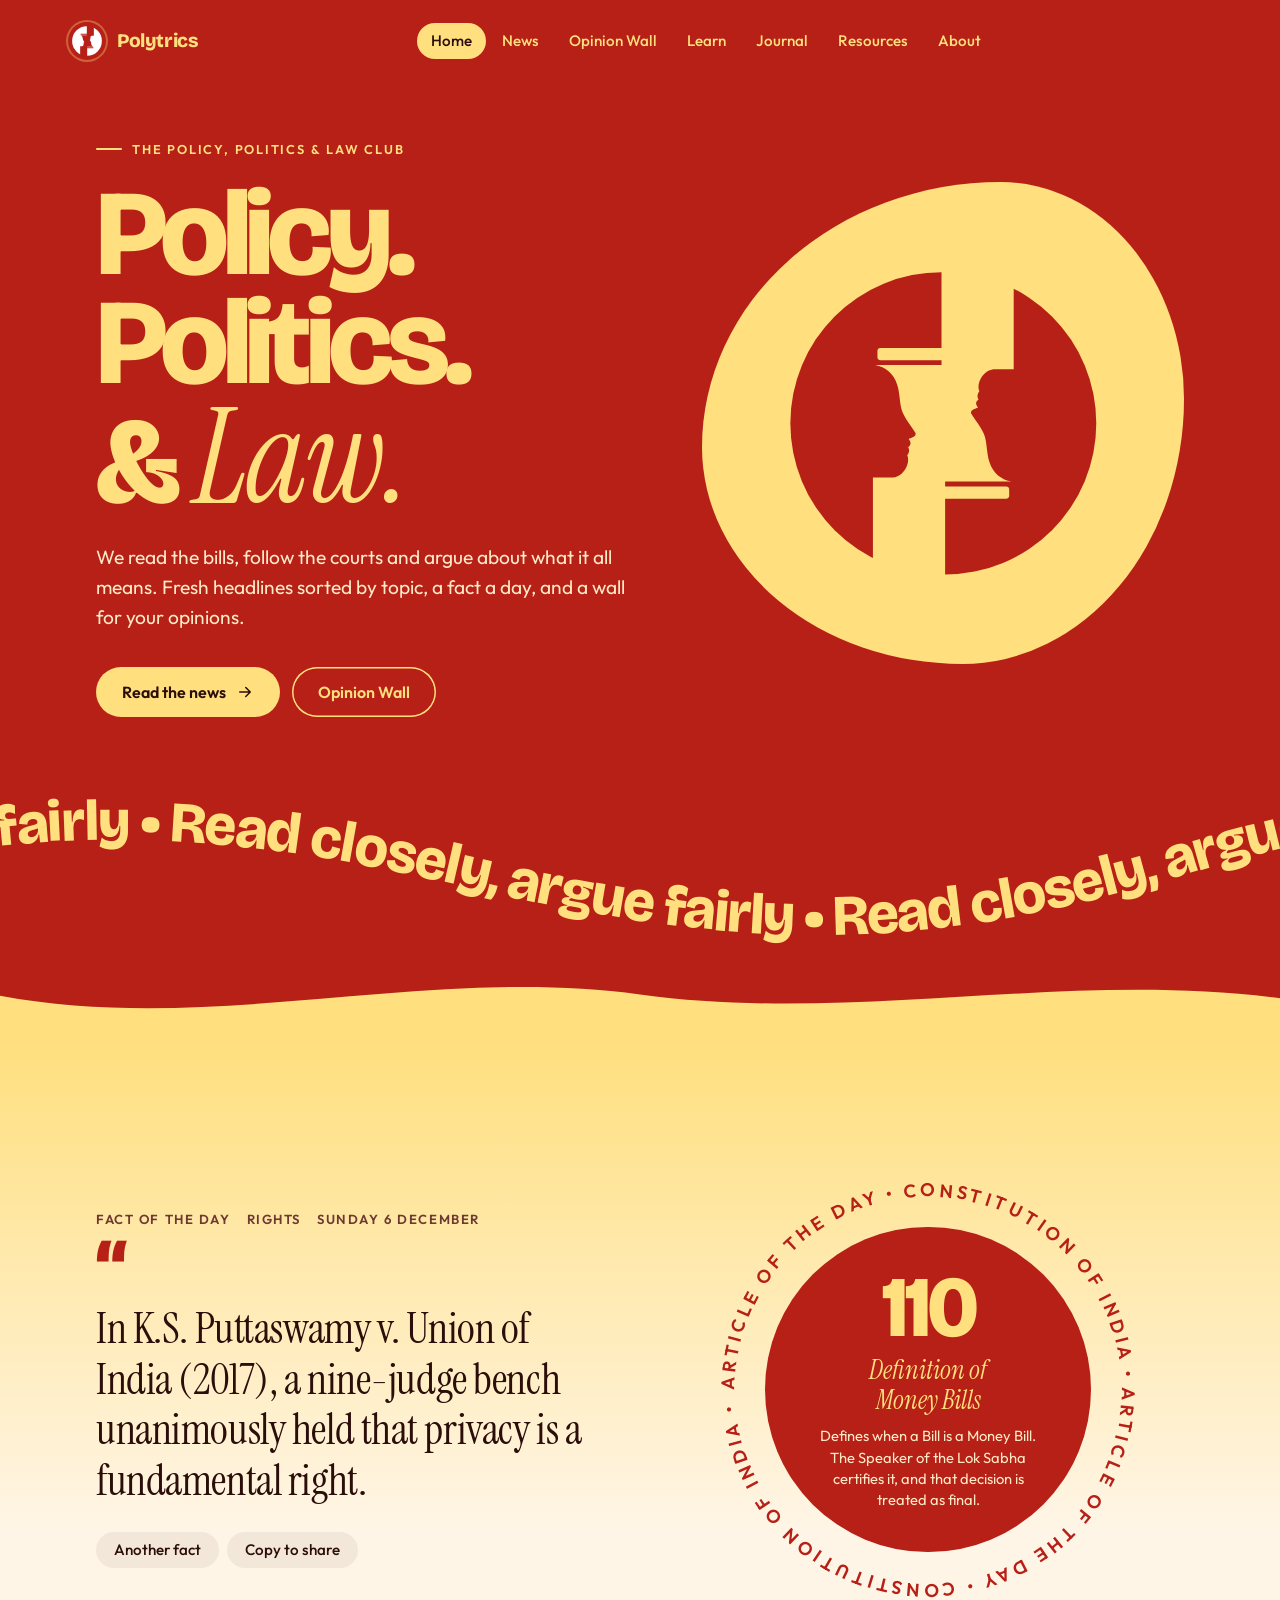
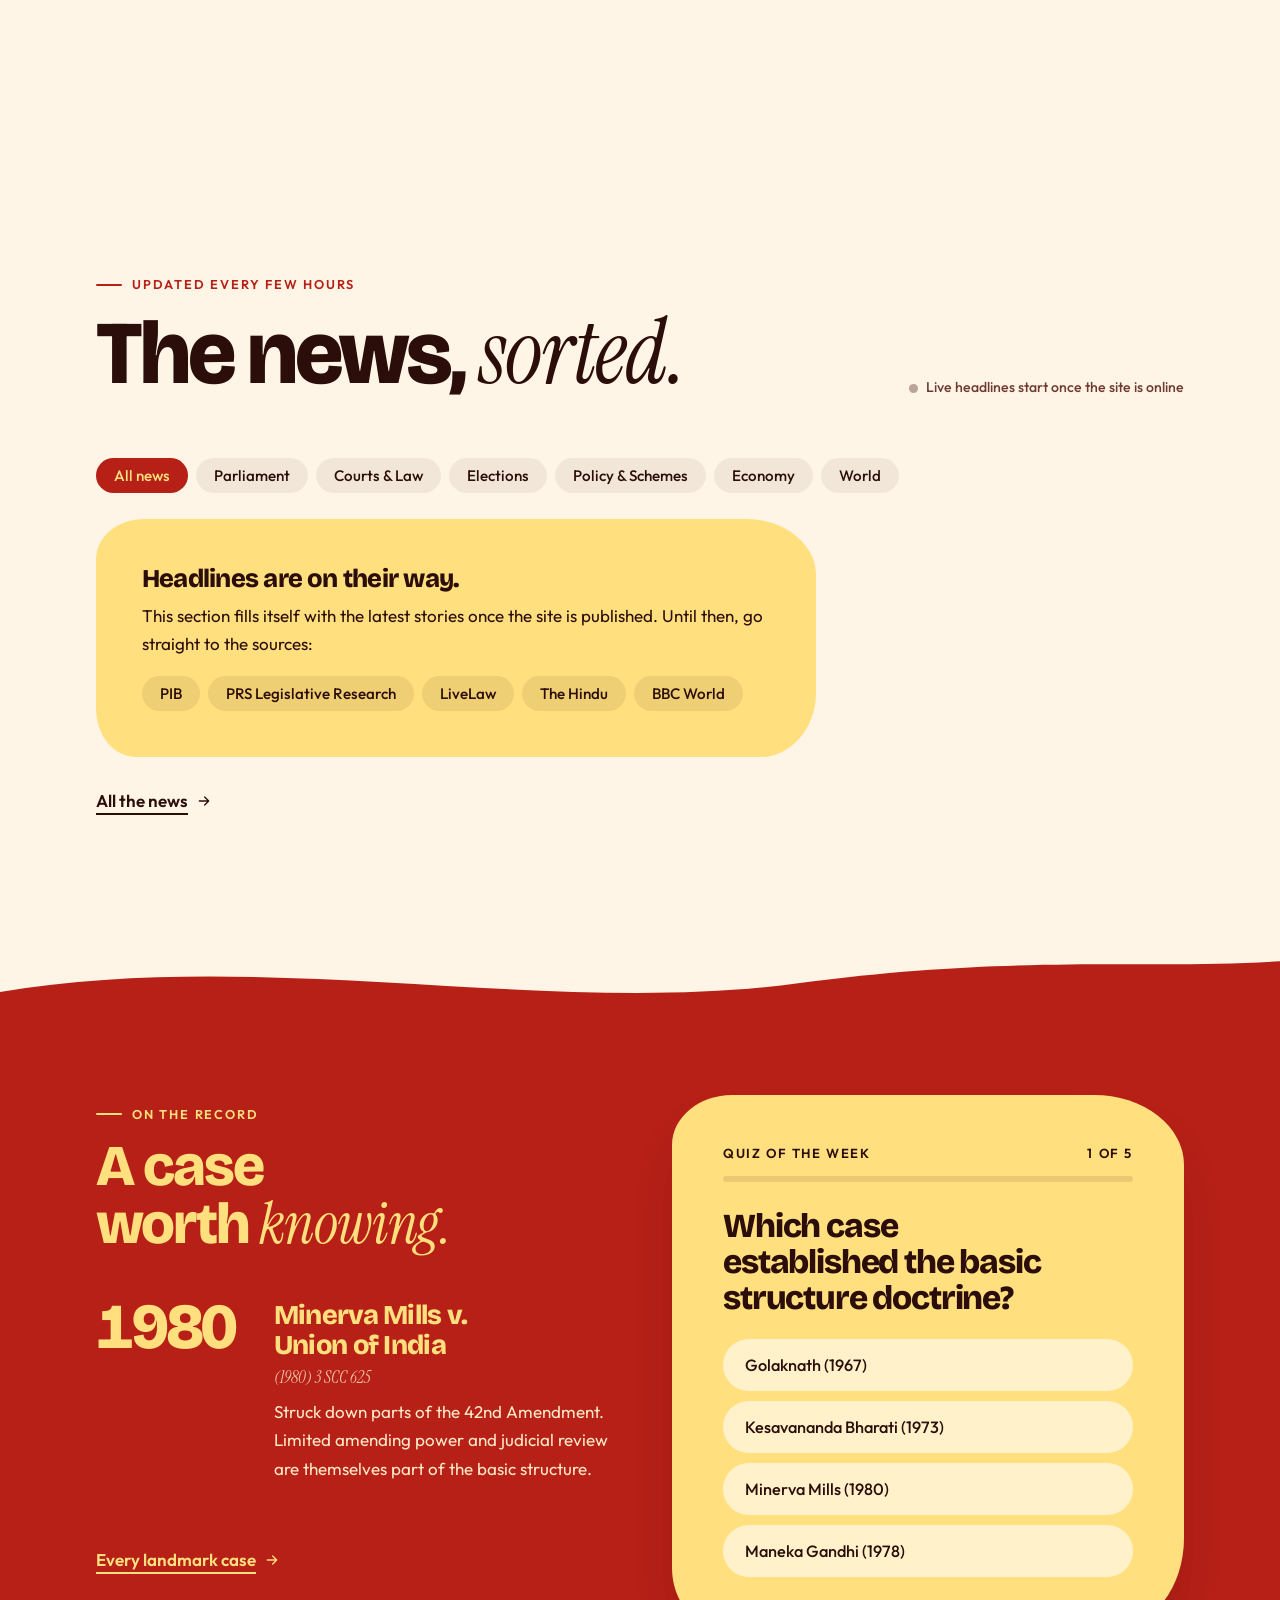
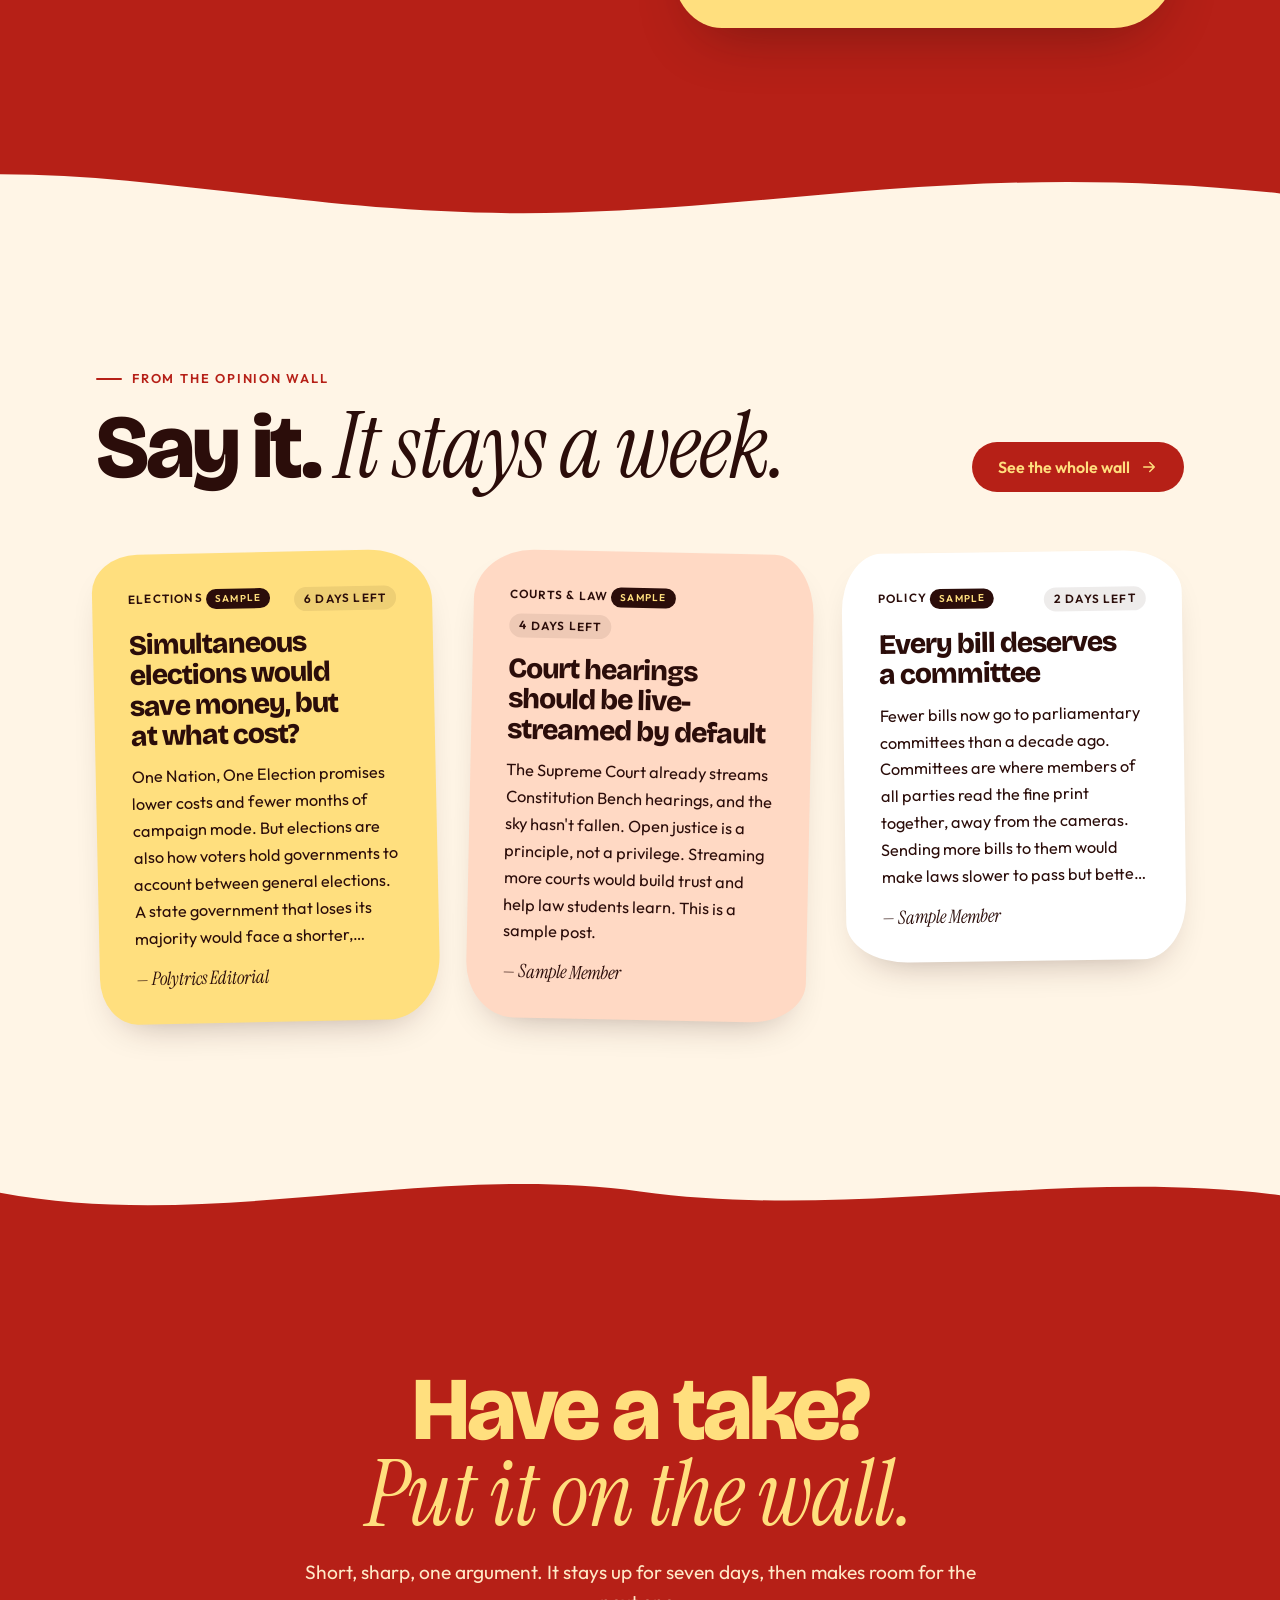
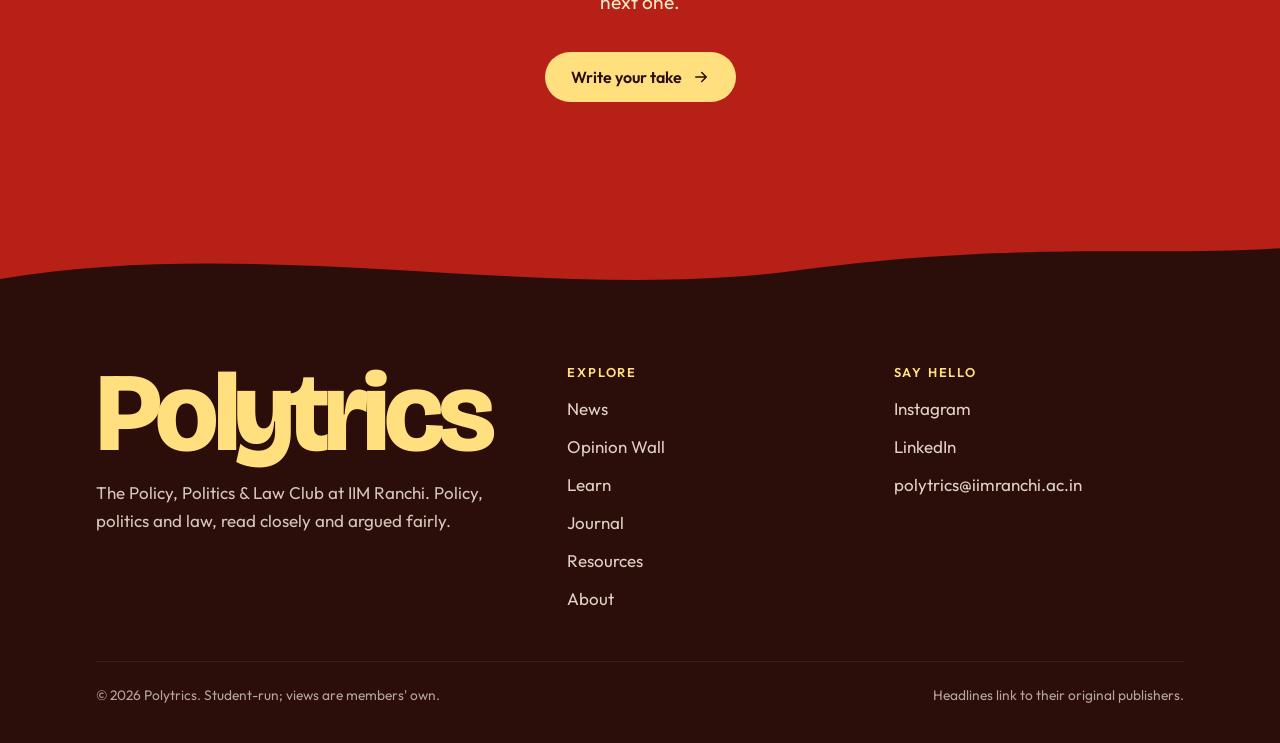
==== commit 6aad08e8: "Add files via upload" ====
--- a/index.html
+++ b/index.html
@@ -4,96 +4,87 @@
 <meta charset="utf-8">
 <meta name="viewport" content="width=device-width, initial-scale=1, viewport-fit=cover">
 <title>Polytrics</title>
-<meta name="description" content="Polytrics, the Policy, Politics & Law Club. Live headlines, a daily constitutional fact, landmark cases and events.">
+<meta name="description" content="Polytrics, the Policy, Politics & Law Club. News sorted by category, a daily constitutional fact, an opinion wall and more.">
 <meta name="theme-color" content="#B62017">
 <meta property="og:title" content="Polytrics">
-<meta property="og:description" content="Polytrics, the Policy, Politics & Law Club. Live headlines, a daily constitutional fact, landmark cases and events.">
-<link rel="icon" href="data:image/svg+xml,%3Csvg xmlns='http://www.w3.org/2000/svg' viewBox='0 0 64 64'%3E%3Crect width='64' height='64' rx='14' fill='%23B62017'/%3E%3Cpath d='M31 10A22 22 0 0 0 31 54Z' fill='white'/%3E%3Cpath d='M33 54A22 22 0 0 0 33 10Z' fill='white'/%3E%3Crect x='21' y='34' width='10' height='22' fill='%23B62017'/%3E%3Crect x='33' y='8' width='10' height='22' fill='%23B62017'/%3E%3C/svg%3E">
+<meta property="og:description" content="Polytrics, the Policy, Politics & Law Club. News sorted by category, a daily constitutional fact, an opinion wall and more.">
+<link rel="icon" href="data:image/svg+xml,%3Csvg xmlns='http://www.w3.org/2000/svg' viewBox='0 0 64 64'%3E%3Crect width='64' height='64' rx='32' fill='%23B62017'/%3E%3Cpath d='M31 10A22 22 0 0 0 31 54Z' fill='%23FFDF7E'/%3E%3Cpath d='M33 54A22 22 0 0 0 33 10Z' fill='%23FFDF7E'/%3E%3Crect x='21' y='34' width='10' height='22' fill='%23B62017'/%3E%3Crect x='33' y='8' width='10' height='22' fill='%23B62017'/%3E%3C/svg%3E">
 <link rel="preconnect" href="https://fonts.googleapis.com">
 <link rel="preconnect" href="https://fonts.gstatic.com" crossorigin>
-<link rel="stylesheet" href="https://fonts.googleapis.com/css2?family=Cardo:ital,wght@0,400;0,700;1,400&family=Montserrat:wght@400;500;600;700&display=swap">
+<link rel="stylesheet" href="https://fonts.googleapis.com/css2?family=Bricolage+Grotesque:opsz,wght@12..96,400..800&family=Instrument+Serif:ital@0;1&family=Outfit:wght@300..700&display=swap">
 <link rel="stylesheet" href="assets/css/style.css">
-<script>try{var t=localStorage.getItem("pt-theme");if(t==="dark"||t==="light")document.documentElement.setAttribute("data-theme",t)}catch(e){}</script>
 </head>
 <body data-page="home">
+<section class="hero">
+  <div class="wrap grid">
+    <div>
+      <span class="kicker">The Policy, Politics &amp; Law Club</span>
+      <h1 style="margin-top:22px">
+        <span class="line"><span style="--i:0">Policy.</span></span>
+        <span class="line"><span style="--i:1">Politics.</span></span>
+        <span class="line"><span style="--i:2">&amp; <em>Law.</em></span></span>
+      </h1>
+      <p class="lede">We read the bills, follow the courts and argue about what it all means. Fresh headlines sorted by topic, a fact a day, and a wall for your opinions.</p>
+      <div class="hero-cta">
+        <a class="btn btn--butter" href="news.html">Read the news <svg viewBox="0 0 24 24" fill="none" stroke="currentColor" stroke-width="2" stroke-linecap="round" stroke-linejoin="round" aria-hidden="true"><path d="M5 12h14M13 6l6 6-6 6"/></svg></a>
+        <a class="btn btn--line" href="opinion.html">Opinion Wall</a>
+      </div>
+    </div>
+    <div class="blob" id="hero-blob" data-logo></div>
+  </div>
+  <div data-wavetext="Read closely, argue fairly"></div>
+</section>
+<div aria-hidden="true" style="background:var(--red);position:relative;z-index:2"><svg class="wave wave--butter" viewBox="0 0 1440 120" preserveAspectRatio="none"><path d="M0,48 C240,110 480,0 720,46 C960,92 1200,8 1440,52 L1440,121 L0,121 Z"/></svg></div>
 <main>
-<section class="hero hero--home">
-  <div class="ghost" data-ghost></div>
-  <div class="wrap" style="width:100%">
-    <span class="eyebrow">The Policy, Politics &amp; Law Club</span>
-    <h1 style="margin-top:20px">
-      <span class="line"><span style="--i:0">Policy<span class="dot">.</span></span></span>
-      <span class="line"><span style="--i:1">Politics<span class="dot">.</span></span></span>
-      <span class="line"><span style="--i:2"><em>Law</em><span class="dot">.</span></span></span>
-    </h1>
-    <p class="lede">We read the bills, follow the courts and argue about what it all means. Every day this site brings you fresh headlines, a fact from the Constitution and a case worth knowing.</p>
-    <div class="hero-cta">
-      <a class="btn btn--light" href="#brief">Today's brief <svg viewBox="0 0 24 24" fill="none" stroke="currentColor" stroke-width="2" stroke-linecap="round" stroke-linejoin="round" aria-hidden="true"><path d="M5 12h14M13 6l6 6-6 6"/></svg></a>
-      <a class="btn btn--ghost" href="about.html#join">Join the club</a>
-    </div>
-  </div>
-  <a class="mouse" href="#brief" aria-label="Scroll to today's brief"><span></span></a>
-</section>
-
-<div class="ticker" aria-label="Latest headlines">
-  <div class="wrap"><span class="label">Latest</span><div class="track"><div class="run" id="ticker-run"></div></div></div>
-</div>
-
-<section class="section" id="brief">
-  <div class="wrap">
-    <div class="section-head" data-reveal>
-      <div><span class="eyebrow">Updates daily</span><h2>Today's brief</h2></div>
-      <p class="lede">A new fact and a new Article of the Constitution every day. Copy one and start an argument.</p>
-    </div>
-    <div class="split">
-      <div class="docket" id="fact" data-reveal="left"></div>
-      <div class="article-card" id="article" data-reveal="right"></div>
-    </div>
+<section class="section s-fade-bc" id="brief">
+  <div class="wrap cols-2">
+    <div class="fact" id="fact" data-reveal="left"></div>
+    <div class="seal" id="seal" data-reveal="scale"></div>
   </div>
 </section>
 
-<section class="section">
+<section class="section s-cream">
   <div class="wrap">
-    <div class="section-head" data-reveal>
-      <div><span class="eyebrow">Three desks</span><h2>Where to start</h2></div>
-      <p class="lede">Each desk has a live news feed and material written by our members.</p>
+    <div class="head" data-reveal>
+      <div><span class="kicker" style="color:var(--red)">Updated every few hours</span><h2 class="big">The news, <em>sorted.</em></h2></div>
+      <span class="status" id="news-status"><span class="live off"></span>Loading headlines…</span>
     </div>
-    <div class="grid grid-3">
-      <a class="pillar" href="policy.html" data-reveal style="--d:0"><span class="num">i.</span><span class="tag">Policy Pulse</span><h3>Policy</h3><p>Bills in Parliament, government schemes and short explainers on how laws are made.</p><span class="link-arrow">Open desk <svg viewBox="0 0 24 24" fill="none" stroke="currentColor" stroke-width="2" stroke-linecap="round" stroke-linejoin="round" aria-hidden="true"><path d="M5 12h14M13 6l6 6-6 6"/></svg></span></a>
-      <a class="pillar" href="politics.html" data-reveal style="--d:1"><span class="num">ii.</span><span class="tag">Politics Desk</span><h3>Politics</h3><p>Elections, Parliament and the world, sorted into India and global coverage.</p><span class="link-arrow">Open desk <svg viewBox="0 0 24 24" fill="none" stroke="currentColor" stroke-width="2" stroke-linecap="round" stroke-linejoin="round" aria-hidden="true"><path d="M5 12h14M13 6l6 6-6 6"/></svg></span></a>
-      <a class="pillar" href="law.html" data-reveal style="--d:2"><span class="num">iii.</span><span class="tag">Law Watch</span><h3>Law</h3><p>Court news, landmark judgments and the Article of the day.</p><span class="link-arrow">Open desk <svg viewBox="0 0 24 24" fill="none" stroke="currentColor" stroke-width="2" stroke-linecap="round" stroke-linejoin="round" aria-hidden="true"><path d="M5 12h14M13 6l6 6-6 6"/></svg></span></a>
-    </div>
+    <div class="pills" id="news-pills" style="margin-bottom:26px"></div>
+    <div id="news-list"></div>
+    <a class="textlink more" href="news.html">All the news <svg viewBox="0 0 24 24" fill="none" stroke="currentColor" stroke-width="2" stroke-linecap="round" stroke-linejoin="round" aria-hidden="true"><path d="M5 12h14M13 6l6 6-6 6"/></svg></a>
   </div>
 </section>
-
-<section class="section section--tint">
-  <div class="wrap split">
+<div aria-hidden="true" style="background:transparent;position:relative;z-index:2"><svg class="wave wave--red" viewBox="0 0 1440 120" preserveAspectRatio="none"><path d="M0,78 C300,8 620,118 900,64 C1150,18 1300,44 1440,30 L1440,121 L0,121 Z"/></svg></div>
+<section class="section s-red" style="padding-top:clamp(40px,6vw,80px)">
+  <div class="wrap cols-2" style="align-items:start">
     <div>
-      <div class="section-head" data-reveal style="margin-bottom:24px"><div><span class="eyebrow">Case spotlight</span><h2>On the record</h2></div></div>
-      <div id="case-spot" class="case-list"></div>
-      <a class="link-arrow" href="law.html#cases-sec" style="margin-top:22px" data-reveal>All landmark cases <svg viewBox="0 0 24 24" fill="none" stroke="currentColor" stroke-width="2" stroke-linecap="round" stroke-linejoin="round" aria-hidden="true"><path d="M5 12h14M13 6l6 6-6 6"/></svg></a>
+      <div data-reveal><span class="kicker">On the record</span><h2 class="mid" style="margin-top:14px">A case worth <em>knowing.</em></h2></div>
+      <div id="case-spot" style="margin-top:20px"></div>
+      <a class="textlink" href="learn.html#cases-sec" data-reveal>Every landmark case <svg viewBox="0 0 24 24" fill="none" stroke="currentColor" stroke-width="2" stroke-linecap="round" stroke-linejoin="round" aria-hidden="true"><path d="M5 12h14M13 6l6 6-6 6"/></svg></a>
     </div>
-    <div class="quiz" id="quiz" data-reveal="scale"></div>
+    <div class="quiz" id="quiz" data-reveal="right"></div>
   </div>
 </section>
-
-<section class="section">
+<div aria-hidden="true" style="background:var(--red);position:relative;z-index:2"><svg class="wave wave--cream" viewBox="0 0 1440 120" preserveAspectRatio="none"><path d="M0,30 C200,30 380,100 640,90 C900,80 1100,10 1440,60 L1440,121 L0,121 Z"/></svg></div>
+<section class="section s-cream">
   <div class="wrap">
-    <div class="section-head" data-reveal>
-      <div><span class="eyebrow">On campus</span><h2>Next event</h2></div>
-      <a class="link-arrow" href="events.html">All events <svg viewBox="0 0 24 24" fill="none" stroke="currentColor" stroke-width="2" stroke-linecap="round" stroke-linejoin="round" aria-hidden="true"><path d="M5 12h14M13 6l6 6-6 6"/></svg></a>
+    <div class="head" data-reveal>
+      <div><span class="kicker" style="color:var(--red)">From the Opinion Wall</span><h2 class="big">Say it. <em>It stays a week.</em></h2></div>
+      <a class="btn btn--red" href="opinion.html">See the whole wall <svg viewBox="0 0 24 24" fill="none" stroke="currentColor" stroke-width="2" stroke-linecap="round" stroke-linejoin="round" aria-hidden="true"><path d="M5 12h14M13 6l6 6-6 6"/></svg></a>
     </div>
-    <div id="next-event" data-reveal></div>
+    <div class="notes" id="wall"></div>
   </div>
 </section>
-</main>
-<section class="cta-band">
-  <div class="ghost" data-ghost></div>
-  <div class="wrap">
-    <h2 data-reveal="left">Have an argument worth making?</h2>
-    <a class="btn" href="about.html#join" data-reveal="right">Join Polytrics <svg viewBox="0 0 24 24" fill="none" stroke="currentColor" stroke-width="2" stroke-linecap="round" stroke-linejoin="round" aria-hidden="true"><path d="M5 12h14M13 6l6 6-6 6"/></svg></a>
+<div aria-hidden="true" style="background:transparent;position:relative;z-index:2"><svg class="wave wave--red" viewBox="0 0 1440 120" preserveAspectRatio="none"><path d="M0,48 C240,110 480,0 720,46 C960,92 1200,8 1440,52 L1440,121 L0,121 Z"/></svg></div>
+<section class="section s-red cta">
+  <div class="wrap" data-reveal="scale">
+    <h2>Have a take?<br><em>Put it on the wall.</em></h2>
+    <p class="lede">Short, sharp, one argument. It stays up for seven days, then makes room for the next one.</p>
+    <a class="btn btn--butter" href="opinion.html#write">Write your take <svg viewBox="0 0 24 24" fill="none" stroke="currentColor" stroke-width="2" stroke-linecap="round" stroke-linejoin="round" aria-hidden="true"><path d="M5 12h14M13 6l6 6-6 6"/></svg></a>
   </div>
 </section>
+<div aria-hidden="true" style="background:var(--red);position:relative;z-index:2"><svg class="wave wave--ink" viewBox="0 0 1440 120" preserveAspectRatio="none"><path d="M0,78 C300,8 620,118 900,64 C1150,18 1300,44 1440,30 L1440,121 L0,121 Z"/></svg></div>
+</main>
 <script src="assets/js/config.js"></script>
 <script src="assets/js/content.js"></script>
 <script src="assets/js/site.js"></script>
--- a/assets/css/style.css
+++ b/assets/css/style.css
@@ -1,438 +1,411 @@
 /* =========================================================
-   POLYTRICS — design tokens
-   Layout: split composition echoing the logo's two halves —
-   a red "chamber" hero over a quiet paper body, content in a 12-col grid.
+   POLYTRICS — v2 "flow"
+   Layout: sections pour into each other through wave edges and
+   colour fades (logo red → butter → cream); content sits in soft,
+   organic shapes instead of boxes.
    ========================================================= */
 :root {
-  --brand: #B62017;          /* logo red */
-  --brand-deep: #8C150F;
-  --on-brand: #FFFFFF;
-  --bg: #F7F4F3;
-  --surface: #FFFFFF;
-  --surface-2: #EFE9E7;
-  --fg: #1D1616;
-  --muted: #6E605E;
-  --line: #E2D8D6;
-  --accent: #B62017;         /* red used as text on page background */
-  --ok: #2F7D4F;
-  --serif: "Cardo", "Iowan Old Style", Georgia, "Times New Roman", serif;
-  --sans: "Montserrat", "Segoe UI", system-ui, -apple-system, sans-serif;
-  --wrap: 1180px;
-  --gutter: clamp(16px, 4vw, 40px);
-  --radius: 4px;
+  --red: #B62017;          /* logo red */
+  --red-deep: #7C130D;
+  --butter: #FFDF7E;
+  --cream: #FFF5E6;
+  --blush: #FFD9C4;
+  --ink: #2B0D0A;
+  --ink-soft: #6E3A30;
+  --on-red: #FFE9C7;
+  --line: rgba(43, 13, 10, .14);
+  --display: "Bricolage Grotesque", "Arial Black", system-ui, sans-serif;
+  --body: "Outfit", "Segoe UI", system-ui, -apple-system, sans-serif;
+  --serif: "Instrument Serif", Georgia, "Times New Roman", serif;
+  --wrap: 1200px;
+  --gutter: clamp(18px, 4.5vw, 56px);
   --ease: cubic-bezier(.65, 0, .35, 1);
   --ease-out: cubic-bezier(.22, 1, .36, 1);
   color-scheme: light;
 }
-@media (prefers-color-scheme: dark) {
-  :root:not([data-theme="light"]) {
-    --brand: #B62017; --brand-deep: #7A120D; --on-brand: #FFFFFF;
-    --bg: #141011; --surface: #1C1718; --surface-2: #251E1F; --fg: #EFE7E5;
-    --muted: #A69896; --line: #342B2C; --accent: #EB5A4F; --ok: #5CBF85;
-    color-scheme: dark;
-  }
-}
-:root[data-theme="dark"] {
-  --brand: #B62017; --brand-deep: #7A120D; --on-brand: #FFFFFF;
-  --bg: #141011; --surface: #1C1718; --surface-2: #251E1F; --fg: #EFE7E5;
-  --muted: #A69896; --line: #342B2C; --accent: #EB5A4F; --ok: #5CBF85;
-  color-scheme: dark;
-}
 
 /* ---------- base ---------- */
 *, *::before, *::after { box-sizing: border-box; }
-html { scroll-behavior: smooth; -webkit-text-size-adjust: 100%; }
+html { scroll-behavior: smooth; -webkit-text-size-adjust: 100%; overflow-x: hidden; }
+@supports (overflow: clip) { html { overflow-x: clip; } }
 body {
-  margin: 0; background: var(--bg); color: var(--fg);
-  font-family: var(--sans); font-size: 16px; line-height: 1.65;
+  margin: 0; background: var(--cream); color: var(--ink);
+  font: 400 17px/1.65 var(--body);
   overflow-x: hidden; -webkit-font-smoothing: antialiased;
 }
 img, svg { max-width: 100%; display: block; }
 a { color: inherit; }
-h1, h2, h3, h4 { font-family: var(--serif); font-weight: 700; line-height: 1.1; margin: 0; text-wrap: balance; letter-spacing: -.01em; }
+h1, h2, h3, h4 { font-family: var(--display); font-weight: 800; line-height: 1; margin: 0; letter-spacing: -.035em; text-wrap: balance; }
 p { margin: 0; }
 button { font: inherit; color: inherit; }
-:focus-visible { outline: 2px solid var(--accent); outline-offset: 3px; }
+:focus-visible { outline: 2.5px solid currentColor; outline-offset: 4px; border-radius: 6px; }
 .sr-only { position: absolute; width: 1px; height: 1px; overflow: hidden; clip: rect(0 0 0 0); white-space: nowrap; }
 .wrap { max-width: var(--wrap); margin-inline: auto; padding-inline: var(--gutter); }
-
-.eyebrow { font: 600 .72rem/1.2 var(--sans); letter-spacing: .18em; text-transform: uppercase; color: var(--accent); }
-.lede { font-family: var(--serif); font-size: clamp(1.15rem, 1.6vw, 1.35rem); line-height: 1.5; color: var(--muted); max-width: 60ch; }
+em, .it { font-family: var(--serif); font-style: italic; font-weight: 400; letter-spacing: -.01em; }
+
+.kicker { display: inline-flex; align-items: center; gap: 10px; font: 600 .8rem/1 var(--body); letter-spacing: .14em; text-transform: uppercase; }
+.kicker::before { content: ""; width: 26px; height: 2px; border-radius: 2px; background: currentColor; }
+.lede { font-size: clamp(1.1rem, 1.5vw, 1.3rem); line-height: 1.55; max-width: 52ch; }
+.big { font-size: clamp(2.6rem, 7vw, 5.6rem); }
+.mid { font-size: clamp(2.1rem, 4.6vw, 3.6rem); }
+
+/* ---------- colour fields ---------- */
+.s-red    { background: var(--red); color: var(--butter); }
+.s-red .lede, .s-red p { color: var(--on-red); }
+.s-butter { background: var(--butter); color: var(--ink); }
+.s-cream  { background: var(--cream); color: var(--ink); }
+.s-ink    { background: var(--ink); color: var(--cream); }
+.s-fade-br { background: linear-gradient(180deg, var(--butter) 0%, var(--butter) 35%, #F7A35A 70%, var(--red) 100%); }
+.s-fade-bc { background: linear-gradient(180deg, var(--butter) 0%, var(--cream) 70%); }
+.section { position: relative; padding-block: clamp(70px, 10vw, 140px); }
+.section.tight { padding-block: clamp(48px, 6vw, 80px); }
+
+/* wave edges: a wave sits at the bottom of a section, coloured like the next one */
+.wave { display: block; width: 100%; height: clamp(40px, 6vw, 90px); margin-top: -1px; position: relative; z-index: 2; }
+.wave path { fill: currentColor; }
+.wave--cream { color: var(--cream); } .wave--red { color: var(--red); } .wave--butter { color: var(--butter); } .wave--ink { color: var(--ink); }
+.edge { position: absolute; left: 0; right: 0; bottom: -1px; }
+.edge-top { position: absolute; left: 0; right: 0; top: -1px; transform: scaleY(-1); }
 
 /* ---------- reading progress ---------- */
 .progress { position: fixed; inset: 0 0 auto 0; height: 3px; z-index: 60; pointer-events: none; }
-.progress span { display: block; height: 100%; width: 100%; background: var(--brand); transform-origin: 0 50%; transform: scaleX(var(--p, 0)); }
-
-/* ---------- header (from your nav snippet, rebuilt) ---------- */
-.main_h {
-  position: fixed; inset: 0 0 auto 0; z-index: 50;
-  padding-top: env(safe-area-inset-top, 0px);
-  color: var(--on-brand);
-  transition: background .4s var(--ease), color .4s var(--ease), box-shadow .4s var(--ease);
-}
-.main_h .row { display: flex; align-items: center; justify-content: space-between; gap: 24px; height: 76px; transition: height .4s var(--ease); }
-.main_h.sticky { background: color-mix(in srgb, var(--bg) 88%, transparent); color: var(--fg); box-shadow: 0 1px 0 var(--line); backdrop-filter: saturate(1.4) blur(14px); -webkit-backdrop-filter: saturate(1.4) blur(14px); }
-.main_h.sticky .row { height: 62px; }
-.brand { display: flex; align-items: center; gap: 12px; text-decoration: none; }
-.brand .mark { width: 34px; height: 34px; border-radius: 50%; background: var(--brand); color: #fff; padding: 3px; flex: none; transition: transform .6s var(--ease-out); }
+.progress span { display: block; height: 100%; width: 100%; background: var(--butter); transform-origin: 0 50%; transform: scaleX(var(--p, 0)); box-shadow: 0 0 0 1px rgba(43,13,10,.08); }
+
+/* ---------- floating pill header ---------- */
+.main_h { position: fixed; inset: 0 0 auto 0; z-index: 50; padding: calc(env(safe-area-inset-top, 0px) + 14px) var(--gutter) 0; pointer-events: none; color: var(--butter); transition: color .4s var(--ease); }
+.main_h .row {
+  pointer-events: auto; max-width: var(--wrap); margin-inline: auto;
+  display: flex; align-items: center; justify-content: space-between; gap: 18px;
+  padding: 8px 10px 8px 12px; border-radius: 999px;
+  transition: background .45s var(--ease), box-shadow .45s var(--ease), padding .45s var(--ease);
+}
+.main_h.sticky { color: var(--ink); }
+.main_h.sticky .row { background: rgba(255, 245, 230, .86); box-shadow: 0 10px 40px -12px rgba(43,13,10,.28), 0 0 0 1px rgba(43,13,10,.06); backdrop-filter: saturate(1.5) blur(16px); -webkit-backdrop-filter: saturate(1.5) blur(16px); }
+.brand { display: flex; align-items: center; gap: 11px; text-decoration: none; }
+.brand .mark { width: 38px; height: 38px; border-radius: 50%; background: var(--red); color: #fff; padding: 4px; flex: none; transition: transform .7s var(--ease-out); box-shadow: 0 0 0 2px rgba(255,223,126,.35); }
 .brand:hover .mark { transform: rotate(180deg); }
-.brand .name { font: 700 1.05rem/1 var(--sans); letter-spacing: .2em; text-transform: uppercase; }
-.brand .name small { display: block; font-weight: 500; font-size: .58rem; letter-spacing: .16em; opacity: .75; margin-top: 4px; }
-
-.main_h nav ul { list-style: none; margin: 0; padding: 0; display: flex; gap: 4px; }
-.main_h nav a {
-  position: relative; display: block; padding: 10px 12px; text-decoration: none;
-  font: 600 .74rem/1 var(--sans); letter-spacing: .12em; text-transform: uppercase; opacity: .82;
-  transition: opacity .25s;
-}
-.main_h nav a::after { content: ""; position: absolute; left: 12px; right: 12px; bottom: 4px; height: 2px; background: currentColor; transform: scaleX(0); transform-origin: right; transition: transform .35s var(--ease-out); }
-.main_h nav a:hover, .main_h nav a[aria-current="page"] { opacity: 1; }
-.main_h nav a:hover::after, .main_h nav a[aria-current="page"]::after { transform: scaleX(1); transform-origin: left; }
-.main_h.sticky nav a[aria-current="page"] { color: var(--accent); }
-
-.header-tools { display: flex; align-items: center; gap: 6px; }
-.icon-btn { width: 40px; height: 40px; border-radius: 50%; border: 1px solid color-mix(in srgb, currentColor 30%, transparent); background: transparent; display: grid; place-items: center; cursor: pointer; transition: background .25s; }
-.icon-btn:hover { background: color-mix(in srgb, currentColor 12%, transparent); }
-.icon-btn svg { width: 18px; height: 18px; }
-.mobile-toggle { display: none; width: 40px; height: 40px; border: 0; background: transparent; cursor: pointer; position: relative; }
-.mobile-toggle span { position: absolute; left: 9px; right: 9px; height: 2px; background: currentColor; transition: transform .35s var(--ease), opacity .2s; }
-.mobile-toggle span:nth-child(1) { top: 13px; } .mobile-toggle span:nth-child(2) { top: 19px; } .mobile-toggle span:nth-child(3) { top: 25px; }
+.brand .name { font: 800 1.2rem/1 var(--display); letter-spacing: -.02em; }
+.main_h nav ul { list-style: none; margin: 0; padding: 0; display: flex; gap: 2px; }
+.main_h nav a { display: block; padding: 10px 14px; border-radius: 999px; text-decoration: none; font: 500 .95rem/1 var(--body); transition: background .3s, color .3s; }
+.main_h nav a:hover { background: rgba(255, 223, 126, .16); }
+.main_h.sticky nav a:hover { background: rgba(182, 32, 23, .08); }
+.main_h nav a[aria-current="page"] { background: var(--butter); color: var(--ink); }
+.main_h.sticky nav a[aria-current="page"] { background: var(--red); color: var(--butter); }
+.mobile-toggle { display: none; width: 44px; height: 44px; border: 0; border-radius: 50%; background: var(--butter); color: var(--ink); cursor: pointer; position: relative; }
+.mobile-toggle span { position: absolute; left: 13px; right: 13px; height: 2px; border-radius: 2px; background: currentColor; transition: transform .4s var(--ease), opacity .2s; }
+.mobile-toggle span:nth-child(1) { top: 15px; } .mobile-toggle span:nth-child(2) { top: 21px; } .mobile-toggle span:nth-child(3) { top: 27px; }
 .open-nav .mobile-toggle span:nth-child(1) { transform: translateY(6px) rotate(45deg); }
 .open-nav .mobile-toggle span:nth-child(2) { opacity: 0; }
 .open-nav .mobile-toggle span:nth-child(3) { transform: translateY(-6px) rotate(-45deg); }
-
-@media (max-width: 980px) {
+@media (max-width: 1000px) {
   .mobile-toggle { display: block; }
   .main_h nav {
-    position: fixed; inset: 0; z-index: -1; background: var(--brand); color: #fff;
-    display: flex; align-items: center; padding: 100px var(--gutter) 40px;
-    clip-path: circle(0 at calc(100% - 40px) 38px); transition: clip-path .7s var(--ease);
+    position: fixed; inset: 0; z-index: -1; background: var(--red); color: var(--butter); pointer-events: auto;
+    display: flex; align-items: center; padding: 110px var(--gutter) 40px;
+    clip-path: circle(0 at calc(100% - 52px) 44px); transition: clip-path .8s var(--ease); visibility: hidden;
   }
-  .open-nav .main_h nav { clip-path: circle(150% at calc(100% - 40px) 38px); }
+  .open-nav .main_h nav { clip-path: circle(150% at calc(100% - 52px) 44px); visibility: visible; }
   .main_h nav ul { flex-direction: column; gap: 0; width: 100%; }
-  .main_h nav a { font: 700 clamp(1.6rem, 7vw, 2.4rem)/1.2 var(--serif); letter-spacing: 0; text-transform: none; padding: 10px 0; opacity: 1; }
-  .main_h nav a::after { left: 0; right: auto; width: 40px; bottom: 6px; }
-  .open-nav .main_h { color: #fff; }
-  .open-nav .main_h.sticky { background: transparent; box-shadow: none; backdrop-filter: none; }
-  .open-nav { overflow: hidden; }
+  .main_h nav a { font: 800 clamp(2.2rem, 10vw, 3.4rem)/1.15 var(--display); letter-spacing: -.03em; padding: 6px 0; background: none !important; color: var(--butter) !important; }
+  .main_h nav a[aria-current="page"] { font-family: var(--serif); font-style: italic; font-weight: 400; }
+  .open-nav .main_h { color: var(--butter); }
+  .open-nav .main_h.sticky .row { background: transparent; box-shadow: none; backdrop-filter: none; }
+  .open-nav, .open-nav body { overflow: hidden; }
 }
 
 /* ---------- hero ---------- */
-.hero {
-  position: relative; overflow: hidden; isolation: isolate;
-  background: var(--brand); color: var(--on-brand);
-  padding-block: calc(120px + env(safe-area-inset-top, 0px)) 72px;
-}
-.hero--home { min-height: min(92vh, 820px); display: flex; align-items: center; padding-bottom: 110px; }
-.hero::after { /* paper grain */
-  content: ""; position: absolute; inset: 0; z-index: -1; opacity: .18; mix-blend-mode: multiply;
-  background-image: radial-gradient(rgba(0,0,0,.35) 1px, transparent 1px); background-size: 3px 3px;
-}
-.hero .ghost { position: absolute; z-index: -1; color: #fff; opacity: .065; pointer-events: none; }
-.hero--home .ghost { width: min(78vw, 880px); right: -14%; top: 50%; translate: 0 -50%; }
-.hero--page .ghost { width: 460px; right: -120px; top: -60px; opacity: .08; }
-.ghost .half-l { transform: translateY(calc(var(--split, 0) * 1px)); }
-.ghost .half-r { transform: translateY(calc(var(--split, 0) * -1px)); }
-
-.hero h1 { font-size: clamp(3rem, 9vw, 7.6rem); line-height: .95; letter-spacing: -.025em; }
-.hero h1 .line { display: block; overflow: hidden; padding-bottom: .06em; }
-.hero h1 .line > span { display: inline-block; animation: rise 1.1s var(--ease-out) both; animation-delay: calc(.55s + var(--i, 0) * .12s); }
-.hero h1 em { font-style: italic; font-weight: 400; }
-.hero .dot { color: #1D0B09; }
-.hero--page h1 { font-size: clamp(2.6rem, 6.5vw, 5rem); }
-.hero .eyebrow { color: #FFD9D4; }
-.hero .lede { color: rgba(255,255,255,.86); margin-top: 22px; }
-.hero-meta { display: flex; flex-wrap: wrap; gap: 10px 26px; margin-top: 30px; font: 500 .78rem/1.4 var(--sans); letter-spacing: .08em; text-transform: uppercase; color: rgba(255,255,255,.8); }
-.hero-meta b { color: #fff; font-weight: 700; }
+.hero { position: relative; background: var(--red); color: var(--butter); overflow: hidden; isolation: isolate; padding-top: calc(env(safe-area-inset-top, 0px) + 130px); }
+.hero .grid { display: grid; grid-template-columns: minmax(0, 1.15fr) minmax(0, 1fr); gap: clamp(24px, 4vw, 60px); align-items: center; padding-bottom: clamp(40px, 6vw, 70px); }
+.hero h1 { font-size: clamp(3.4rem, 9.5vw, 8.4rem); line-height: .9; letter-spacing: -.05em; }
+.hero h1 .line { display: block; overflow: hidden; padding-bottom: .08em; margin-bottom: -.08em; }
+.hero h1 .line > span { display: inline-block; animation: rise 1.15s var(--ease-out) both; animation-delay: calc(.55s + var(--i, 0) * .12s); }
+.hero h1 em { font-size: 1.08em; letter-spacing: -.02em; }
+.hero .lede { margin-top: 26px; color: var(--on-red); }
 .hero-cta { display: flex; flex-wrap: wrap; gap: 12px; margin-top: 34px; }
-@keyframes rise { from { transform: translateY(105%); } to { transform: none; } }
-
-.mouse { position: absolute; left: 50%; bottom: 28px; width: 26px; height: 42px; translate: -50% 0; border: 2px solid rgba(255,255,255,.7); border-radius: 14px; }
-.mouse span { position: absolute; left: 50%; top: 8px; width: 4px; height: 8px; margin-left: -2px; border-radius: 2px; background: #fff; animation: wheel 1.8s infinite; }
-@keyframes wheel { 0% { opacity: 0; transform: translateY(0); } 30% { opacity: 1; } 100% { opacity: 0; transform: translateY(12px); } }
-
-/* ---------- buttons ---------- */
+@keyframes rise { from { transform: translateY(110%) rotate(3deg); } to { transform: none; } }
+.hero--page { padding-bottom: 0; }
+.hero--page .grid { grid-template-columns: minmax(0, 1fr) auto; padding-bottom: clamp(30px, 5vw, 60px); }
+.hero--page h1 { font-size: clamp(3rem, 8vw, 6.6rem); }
+@media (max-width: 860px) { .hero .grid, .hero--page .grid { grid-template-columns: minmax(0, 1fr); } }
+
+/* the morphing blob */
+.blob {
+  position: relative; aspect-ratio: 1 / 1; width: 100%; max-width: 560px; justify-self: center;
+  border-radius: 62% 38% 46% 54% / 55% 45% 55% 45%;
+  background: var(--butter); color: var(--red); overflow: hidden;
+  animation: morph 16s ease-in-out infinite alternate, floaty 9s ease-in-out infinite;
+  display: grid; place-items: center;
+}
+.blob img { width: 100%; height: 100%; object-fit: cover; }
+.blob .logo-split { width: 64%; }
+.blob--sm { max-width: 220px; animation-duration: 12s, 7s; }
+@keyframes morph {
+  0%   { border-radius: 62% 38% 46% 54% / 55% 45% 55% 45%; }
+  33%  { border-radius: 42% 58% 60% 40% / 45% 60% 40% 55%; }
+  66%  { border-radius: 55% 45% 35% 65% / 60% 40% 60% 40%; }
+  100% { border-radius: 38% 62% 55% 45% / 40% 55% 45% 60%; }
+}
+@keyframes floaty { 50% { transform: translateY(-14px) rotate(2deg); } }
+.logo-split .half-l { transform: translateY(calc(var(--split, 0) * 1px)); }
+.logo-split .half-r { transform: translateY(calc(var(--split, 0) * -1px)); }
+
+/* curved, flowing marquee */
+.wavetext { display: block; width: 100%; height: clamp(110px, 14vw, 190px); overflow: visible; }
+.wavetext text { font: 800 64px var(--display); letter-spacing: -1.5px; fill: currentColor; }
+.wavetext .dot { fill: currentColor; }
+
+/* ---------- buttons & links ---------- */
 .btn {
-  display: inline-flex; align-items: center; gap: 10px; padding: 14px 22px; border-radius: 999px;
-  font: 600 .78rem/1 var(--sans); letter-spacing: .12em; text-transform: uppercase; text-decoration: none;
-  border: 1.5px solid currentColor; background: transparent; cursor: pointer;
-  transition: background .3s var(--ease), color .3s var(--ease), transform .3s var(--ease-out);
-}
-.btn:hover { transform: translateY(-2px); }
-.btn svg { width: 16px; height: 16px; transition: transform .3s var(--ease-out); }
+  display: inline-flex; align-items: center; gap: 10px; padding: 16px 26px; border-radius: 999px; border: 0;
+  font: 600 1rem/1 var(--body); text-decoration: none; cursor: pointer;
+  background: var(--ink); color: var(--cream);
+  transition: transform .35s var(--ease-out), background .3s, color .3s, box-shadow .35s;
+}
+.btn:hover { transform: translateY(-3px) rotate(-1deg); box-shadow: 0 14px 30px -14px rgba(43,13,10,.5); }
+.btn svg { width: 18px; height: 18px; transition: transform .35s var(--ease-out); }
 .btn:hover svg { transform: translateX(4px); }
-.btn--solid { background: var(--brand); border-color: var(--brand); color: #fff; }
-.btn--solid:hover { background: var(--brand-deep); border-color: var(--brand-deep); }
-.hero .btn--light { background: #fff; color: var(--brand); border-color: #fff; }
-.hero .btn--ghost { color: #fff; }
-.hero .btn--ghost:hover { background: rgba(255,255,255,.12); }
-.link-arrow { display: inline-flex; align-items: center; gap: 8px; font: 600 .76rem/1 var(--sans); letter-spacing: .12em; text-transform: uppercase; color: var(--accent); text-decoration: none; }
-.link-arrow svg { width: 14px; height: 14px; transition: transform .3s var(--ease-out); }
-.link-arrow:hover svg { transform: translateX(4px); }
-
-/* ---------- sections ---------- */
-main { position: relative; z-index: 1; }
-.section { padding-block: clamp(64px, 9vw, 120px); }
-.section + .section { border-top: 1px solid var(--line); }
-.section--tint { background: var(--surface-2); }
-.section-head { display: flex; flex-wrap: wrap; align-items: end; justify-content: space-between; gap: 18px 40px; margin-bottom: clamp(32px, 5vw, 56px); }
-.section-head h2 { font-size: clamp(2rem, 4.4vw, 3.4rem); margin-top: 10px; }
-.section-head .lede { font-size: 1.05rem; max-width: 46ch; }
-
-.grid { display: grid; gap: clamp(16px, 2.4vw, 28px); }
-.grid-2 { grid-template-columns: repeat(2, minmax(0, 1fr)); }
-.grid-3 { grid-template-columns: repeat(3, minmax(0, 1fr)); }
-.grid-4 { grid-template-columns: repeat(4, minmax(0, 1fr)); }
-.split { display: grid; grid-template-columns: minmax(0, 1.3fr) minmax(0, 1fr); gap: clamp(28px, 5vw, 72px); align-items: start; }
-@media (max-width: 980px) { .grid-3, .grid-4 { grid-template-columns: repeat(2, minmax(0, 1fr)); } .split { grid-template-columns: minmax(0, 1fr); } }
-@media (max-width: 640px) { .grid-2, .grid-3, .grid-4 { grid-template-columns: minmax(0, 1fr); } }
-
-/* ---------- panels ---------- */
-.panel { background: var(--surface); border: 1px solid var(--line); border-radius: var(--radius); padding: clamp(22px, 3vw, 34px); min-width: 0; }
-.panel h3 { font-size: 1.55rem; }
-
-/* fact of the day — the docket card */
-.docket { position: relative; padding: clamp(26px, 3.4vw, 40px); background: var(--surface); border: 1px solid var(--line); border-radius: var(--radius); }
-.docket::before { content: ""; position: absolute; left: 0; top: 0; bottom: 0; width: 6px; background: repeating-linear-gradient(180deg, var(--brand) 0 14px, transparent 14px 20px); }
-.docket .meta { display: flex; justify-content: space-between; gap: 12px; flex-wrap: wrap; font: 600 .7rem/1 var(--sans); letter-spacing: .16em; text-transform: uppercase; color: var(--muted); }
-.docket blockquote { margin: 18px 0 0; font: 400 clamp(1.3rem, 2.4vw, 1.75rem)/1.4 var(--serif); }
-.docket .actions { display: flex; gap: 10px; margin-top: 24px; flex-wrap: wrap; }
-.chip { display: inline-flex; align-items: center; gap: 6px; padding: 6px 12px; border-radius: 999px; border: 1px solid var(--line); background: var(--surface); font: 600 .7rem/1 var(--sans); letter-spacing: .08em; text-transform: uppercase; color: var(--muted); cursor: pointer; transition: border-color .25s, color .25s, background .25s; }
-.chip:hover { border-color: var(--accent); color: var(--accent); }
-.chip[aria-pressed="true"] { background: var(--brand); border-color: var(--brand); color: #fff; }
-.tag { display: inline-block; font: 700 .64rem/1 var(--sans); letter-spacing: .14em; text-transform: uppercase; color: var(--accent); }
-
-/* article of the constitution */
-.article-card { background: var(--fg); color: var(--bg); border-radius: var(--radius); padding: clamp(26px, 3.4vw, 40px); position: relative; overflow: hidden; }
-.article-card .no { font: 700 clamp(4rem, 9vw, 6.4rem)/.9 var(--serif); color: var(--brand); letter-spacing: -.03em; }
-.article-card .no small { font-size: .7rem; line-height: 1; letter-spacing: .16em; text-transform: uppercase; color: inherit; opacity: .6; display: block; margin-bottom: 6px; font-family: var(--sans); font-weight: 600; }
-.article-card h3 { font-size: 1.5rem; margin-top: 14px; }
-.article-card p { margin-top: 12px; opacity: .78; font-family: var(--serif); font-size: 1.1rem; line-height: 1.55; }
-
-/* pillars */
-.pillar { position: relative; display: flex; flex-direction: column; gap: 14px; padding: clamp(26px, 3vw, 36px); text-decoration: none; background: var(--surface); border: 1px solid var(--line); border-radius: var(--radius); overflow: hidden; min-height: 300px; transition: color .45s var(--ease), border-color .45s; }
-.pillar::before { content: ""; position: absolute; inset: 0; background: var(--brand); transform: translateY(101%); transition: transform .55s var(--ease); z-index: 0; }
-.pillar > * { position: relative; z-index: 1; }
-.pillar:hover { color: #fff; border-color: var(--brand); }
-.pillar:hover::before { transform: none; }
-.pillar:hover .tag, .pillar:hover .link-arrow, .pillar:hover p { color: #fff; }
-.pillar .num { font: 400 .9rem/1 var(--serif); font-style: italic; color: var(--muted); }
-.pillar:hover .num { color: rgba(255,255,255,.75); }
-.pillar h3 { font-size: clamp(1.9rem, 3vw, 2.5rem); }
-.pillar p { color: var(--muted); transition: color .45s; }
-.pillar .link-arrow { margin-top: auto; }
-
-/* ---------- feed ---------- */
-.feed-toolbar { display: flex; flex-wrap: wrap; align-items: center; justify-content: space-between; gap: 12px; margin-bottom: 22px; }
-.feed-toolbar .chips { display: flex; flex-wrap: wrap; gap: 8px; }
-.feed-status { font: 500 .74rem/1.4 var(--sans); color: var(--muted); display: flex; align-items: center; gap: 8px; }
-.feed-status .live { width: 8px; height: 8px; border-radius: 50%; background: var(--ok); box-shadow: 0 0 0 0 color-mix(in srgb, var(--ok) 60%, transparent); animation: pulse 2s infinite; }
-.feed-status .live.off { background: var(--muted); animation: none; }
-@keyframes pulse { 70% { box-shadow: 0 0 0 8px transparent; } 100% { box-shadow: 0 0 0 0 transparent; } }
-.feed { list-style: none; margin: 0; padding: 0; border-top: 1px solid var(--line); }
-.feed li { border-bottom: 1px solid var(--line); }
-.feed a { display: grid; grid-template-columns: 92px minmax(0, 1fr) 20px; gap: 18px; align-items: baseline; padding: 18px 4px; text-decoration: none; transition: background .25s, padding .35s var(--ease-out); }
-.feed a:hover { background: var(--surface); padding-inline: 14px; }
-.feed time { font: 600 .7rem/1.4 var(--sans); letter-spacing: .08em; text-transform: uppercase; color: var(--muted); font-variant-numeric: tabular-nums; }
-.feed .t { font: 400 1.18rem/1.4 var(--serif); }
-.feed .src { display: block; margin-top: 4px; font: 600 .66rem/1.3 var(--sans); letter-spacing: .12em; text-transform: uppercase; color: var(--accent); }
-.feed .go { width: 16px; height: 16px; color: var(--muted); align-self: center; transition: transform .3s var(--ease-out), color .3s; }
-.feed a:hover .go { transform: translate(3px, -3px); color: var(--accent); }
-@media (max-width: 560px) { .feed a { grid-template-columns: minmax(0, 1fr) 16px; gap: 6px 12px; } .feed time { grid-column: 1 / -1; } }
-.feed-empty { padding: 28px; border: 1px dashed var(--line); border-radius: var(--radius); color: var(--muted); }
-.feed-empty strong { color: var(--fg); display: block; font-family: var(--serif); font-size: 1.25rem; margin-bottom: 6px; }
-.feed-empty .src-links { display: flex; flex-wrap: wrap; gap: 8px; margin-top: 16px; }
-.skeleton { height: 64px; border-bottom: 1px solid var(--line); background: linear-gradient(90deg, transparent, var(--surface-2), transparent) 0 0 / 200% 100%; animation: shimmer 1.4s infinite; }
+.btn--butter { background: var(--butter); color: var(--ink); }
+.btn--line { background: transparent; color: inherit; box-shadow: inset 0 0 0 1.5px currentColor; }
+.btn--line:hover { box-shadow: inset 0 0 0 1.5px currentColor, 0 14px 30px -14px rgba(0,0,0,.35); }
+.btn--red { background: var(--red); color: var(--butter); }
+.textlink { display: inline-flex; align-items: center; gap: 8px; font-weight: 600; text-decoration: underline; text-decoration-thickness: 1.5px; text-underline-offset: 6px; transition: text-decoration-style .2s; }
+.textlink:hover { text-decoration-style: wavy; }
+.textlink svg { width: 16px; height: 16px; }
+
+.pills { display: flex; flex-wrap: wrap; gap: 8px; }
+.pill { padding: 10px 18px; border-radius: 999px; border: 0; cursor: pointer; font: 500 .95rem/1 var(--body); background: rgba(43,13,10,.06); color: var(--ink); transition: background .3s, color .3s, transform .3s var(--ease-out); }
+.pill:hover { transform: translateY(-2px); background: rgba(43,13,10,.1); }
+.pill[aria-pressed="true"] { background: var(--red); color: var(--butter); }
+.s-red .pill { background: rgba(255,223,126,.14); color: var(--butter); }
+.s-red .pill[aria-pressed="true"] { background: var(--butter); color: var(--ink); }
+
+/* ---------- layout helpers ---------- */
+.head { display: flex; flex-wrap: wrap; align-items: end; justify-content: space-between; gap: 18px 40px; margin-bottom: clamp(34px, 5vw, 60px); }
+.head h2 { margin-top: 14px; }
+.cols-2 { display: grid; grid-template-columns: repeat(2, minmax(0, 1fr)); gap: clamp(28px, 5vw, 80px); align-items: center; }
+.cols-3 { display: grid; grid-template-columns: repeat(3, minmax(0, 1fr)); gap: clamp(24px, 3.5vw, 48px); }
+@media (max-width: 860px) { .cols-2, .cols-3 { grid-template-columns: minmax(0, 1fr); } }
+
+/* ---------- today's brief ---------- */
+.fact { position: relative; }
+.fact .meta { font: 600 .82rem/1.3 var(--body); letter-spacing: .12em; text-transform: uppercase; color: var(--ink-soft); display: flex; flex-wrap: wrap; gap: 6px 16px; }
+.fact blockquote { margin: 18px 0 0; font: 400 clamp(1.7rem, 3.4vw, 2.7rem)/1.18 var(--serif); letter-spacing: -.01em; }
+.fact blockquote::before { content: "“"; display: block; font: 800 5rem/0.6 var(--display); color: var(--red); margin-bottom: 8px; }
+.fact .pills { margin-top: 26px; }
+
+.seal { position: relative; width: min(100%, 440px); aspect-ratio: 1; justify-self: center; }
+.seal .ring { position: absolute; inset: 0; animation: spin 40s linear infinite; color: var(--red); }
+.seal .ring text { font: 600 12.5px var(--body); letter-spacing: 2px; text-transform: uppercase; fill: currentColor; }
+.seal .core { position: absolute; inset: 13%; border-radius: 50%; background: var(--red); color: var(--butter); display: grid; place-content: center; text-align: center; padding: 12%; }
+.seal .no { font: 800 clamp(3.4rem, 8vw, 5.4rem)/.9 var(--display); letter-spacing: -.05em; }
+.seal h3 { font: 400 clamp(1.25rem, 2.2vw, 1.6rem)/1.15 var(--serif); font-style: italic; margin-top: 10px; letter-spacing: 0; }
+.seal p { margin-top: 10px; font-size: .92rem; line-height: 1.45; color: var(--on-red); }
+@keyframes spin { to { transform: rotate(360deg); } }
+
+/* ---------- news ---------- */
+.news-bar { position: sticky; top: calc(env(safe-area-inset-top, 0px) + 88px); z-index: 5; padding-block: 12px; margin-bottom: 18px; }
+.news-bar .pills { padding: 6px; border-radius: 999px; background: rgba(255,245,230,.9); backdrop-filter: blur(12px); -webkit-backdrop-filter: blur(12px); box-shadow: 0 8px 30px -14px rgba(43,13,10,.3); width: max-content; max-width: 100%; overflow-x: auto; flex-wrap: nowrap; scrollbar-width: none; }
+.news-bar .pills::-webkit-scrollbar { display: none; }
+.news-bar .pill { white-space: nowrap; background: transparent; }
+.news-bar .pill[aria-pressed="true"] { background: var(--red); }
+.status { font: 500 .88rem/1.4 var(--body); color: var(--ink-soft); display: inline-flex; align-items: center; gap: 8px; }
+.status .live { width: 9px; height: 9px; border-radius: 50%; background: #2F9E5B; animation: pulse 2.2s infinite; }
+.status .live.off { background: #B9A49C; animation: none; }
+@keyframes pulse { 0% { box-shadow: 0 0 0 0 rgba(47,158,91,.5); } 70% { box-shadow: 0 0 0 9px transparent; } 100% { box-shadow: 0 0 0 0 transparent; } }
+
+.news { list-style: none; margin: 0; padding: 0; columns: 2 380px; column-gap: clamp(30px, 5vw, 70px); }
+.news li { break-inside: avoid; margin-bottom: 8px; }
+.news a { display: block; padding: 18px 0 20px; text-decoration: none; position: relative; }
+.news a::after { content: ""; position: absolute; left: 0; right: 0; bottom: 0; height: 8px; background: radial-gradient(circle at 4px 4px, rgba(43,13,10,.16) 1.4px, transparent 1.6px) 0 0 / 12px 8px repeat-x; }
+.news .cat { display: inline-flex; align-items: center; gap: 8px; font: 600 .74rem/1 var(--body); letter-spacing: .12em; text-transform: uppercase; color: var(--red); }
+.news .cat::before { content: ""; width: 8px; height: 8px; border-radius: 50%; background: currentColor; }
+.news .t { display: block; margin-top: 10px; font: 700 clamp(1.15rem, 1.6vw, 1.35rem)/1.28 var(--display); letter-spacing: -.02em; text-decoration: underline; text-decoration-color: transparent; text-decoration-thickness: 2px; text-underline-offset: 5px; transition: text-decoration-color .3s; }
+.news a:hover .t { text-decoration-color: var(--red); text-decoration-style: wavy; }
+.news .src { display: block; margin-top: 8px; font-size: .88rem; color: var(--ink-soft); }
+.news-empty { padding: clamp(28px, 4vw, 46px); border-radius: 48px 70px 56px 40px / 40px 56px 64px 48px; background: var(--butter); max-width: 720px; }
+.news-empty strong { display: block; font: 800 1.6rem/1.1 var(--display); letter-spacing: -.03em; margin-bottom: 8px; }
+.news-empty .pills { margin-top: 18px; }
+.news-empty .pill { text-decoration: none; background: rgba(43,13,10,.08); }
+.skeleton { height: 92px; border-radius: 24px; margin-bottom: 14px; background: linear-gradient(90deg, rgba(43,13,10,.04), rgba(43,13,10,.09), rgba(43,13,10,.04)) 0 0 / 200% 100%; animation: shimmer 1.4s infinite; break-inside: avoid; }
 @keyframes shimmer { to { background-position: -200% 0; } }
-
-/* ticker (home) */
-.ticker { background: var(--fg); color: var(--bg); overflow: hidden; border-block: 1px solid var(--fg); }
-.ticker .wrap { display: flex; align-items: center; gap: 20px; height: 54px; }
-.ticker .label { flex: none; font: 700 .68rem/1 var(--sans); letter-spacing: .18em; text-transform: uppercase; background: var(--brand); color: #fff; padding: 8px 10px; border-radius: 2px; }
-.ticker .track { overflow: hidden; flex: 1; min-width: 0; mask-image: linear-gradient(90deg, transparent, #000 4%, #000 92%, transparent); }
-.ticker .run { display: inline-flex; gap: 48px; white-space: nowrap; animation: marquee 60s linear infinite; padding-left: 20px; }
-.ticker:hover .run { animation-play-state: paused; }
-.ticker .run a { text-decoration: none; font: 400 1rem/1 var(--serif); opacity: .9; }
-.ticker .run a:hover { opacity: 1; text-decoration: underline; }
-.ticker .run a::before { content: "§"; color: var(--brand); margin-right: 12px; font-weight: 700; }
-@keyframes marquee { to { transform: translateX(-50%); } }
+.more { margin-top: 30px; }
 
 /* ---------- cases ---------- */
-.case-list { display: grid; gap: 0; border-top: 1px solid var(--line); }
-.case { display: grid; grid-template-columns: 90px minmax(0, 1fr); gap: 22px; padding: 24px 0; border-bottom: 1px solid var(--line); }
-.case .yr { font: 700 1.9rem/1 var(--serif); color: var(--accent); font-variant-numeric: tabular-nums; }
-.case h3 { font-size: 1.35rem; }
-.case cite { display: block; font: italic 400 .95rem/1.4 var(--serif); color: var(--muted); margin-top: 4px; }
-.case p { margin-top: 10px; max-width: 70ch; }
-.case .tag { margin-top: 12px; }
-@media (max-width: 560px) { .case { grid-template-columns: minmax(0, 1fr); gap: 8px; } }
-.search { display: flex; align-items: center; gap: 10px; padding: 0 16px; height: 48px; border: 1px solid var(--line); background: var(--surface); border-radius: 999px; min-width: 0; flex: 1 1 260px; max-width: 420px; }
-.search svg { width: 18px; height: 18px; color: var(--muted); flex: none; }
-.search input { border: 0; background: transparent; outline: none; font: 500 .95rem var(--sans); color: var(--fg); width: 100%; min-width: 0; }
-.search:focus-within { border-color: var(--accent); }
+.case { display: grid; grid-template-columns: auto minmax(0, 1fr); gap: clamp(18px, 3vw, 40px); align-items: start; padding-block: 26px; }
+.case + .case { border-top: 0; }
+.case .yr { font: 800 clamp(2.6rem, 5vw, 4rem)/.85 var(--display); letter-spacing: -.05em; color: var(--red); font-variant-numeric: tabular-nums; }
+.case h3 { font-size: clamp(1.35rem, 2.2vw, 1.7rem); letter-spacing: -.025em; line-height: 1.12; }
+.case cite { display: block; margin-top: 6px; font: italic 400 1.05rem/1.3 var(--serif); color: var(--ink-soft); }
+.case p { margin-top: 10px; max-width: 64ch; }
+.case .cat { margin-top: 12px; display: inline-block; font: 600 .72rem/1 var(--body); letter-spacing: .12em; text-transform: uppercase; padding: 7px 12px; border-radius: 999px; background: rgba(182,32,23,.1); color: var(--red); }
+.s-red .case .yr { color: var(--butter); }
+.s-red .case cite { color: var(--on-red); opacity: .8; }
+.search { display: flex; align-items: center; gap: 10px; padding: 0 20px; height: 54px; border-radius: 999px; background: rgba(43,13,10,.06); min-width: 0; flex: 1 1 260px; max-width: 440px; transition: background .3s, box-shadow .3s; }
+.search:focus-within { background: #fff; box-shadow: 0 0 0 2px var(--red); }
+.search svg { width: 20px; height: 20px; flex: none; opacity: .6; }
+.search input { border: 0; background: transparent; outline: none; font: 500 1rem var(--body); color: var(--ink); width: 100%; min-width: 0; }
 
 /* ---------- explainers ---------- */
-.explainer { border-top: 1px solid var(--line); }
-.explainer:last-child { border-bottom: 1px solid var(--line); }
-.explainer summary { list-style: none; cursor: pointer; display: grid; grid-template-columns: 120px minmax(0, 1fr) 32px; gap: 18px; align-items: center; padding: 26px 0; }
+.explainer { border-radius: 40px; transition: background .4s var(--ease); }
+.explainer[open] { background: rgba(255,255,255,.55); }
+.explainer summary { list-style: none; cursor: pointer; display: grid; grid-template-columns: minmax(0, 1fr) 54px; gap: 18px; align-items: center; padding: 26px clamp(18px, 3vw, 34px); }
 .explainer summary::-webkit-details-marker { display: none; }
-.explainer summary h3 { font-size: clamp(1.35rem, 2.4vw, 1.8rem); transition: color .25s; }
-.explainer summary:hover h3 { color: var(--accent); }
-.explainer .plus { width: 32px; height: 32px; border-radius: 50%; border: 1px solid var(--line); position: relative; transition: transform .45s var(--ease), background .3s; }
-.explainer .plus::before, .explainer .plus::after { content: ""; position: absolute; left: 50%; top: 50%; width: 12px; height: 1.5px; background: currentColor; translate: -50% -50%; }
-.explainer .plus::after { rotate: 90deg; transition: rotate .45s var(--ease); }
-.explainer[open] .plus { background: var(--brand); color: #fff; border-color: var(--brand); transform: rotate(180deg); }
+.explainer .cat { font: 600 .74rem/1 var(--body); letter-spacing: .12em; text-transform: uppercase; color: var(--red); }
+.explainer summary h3 { font-size: clamp(1.5rem, 3vw, 2.3rem); margin-top: 8px; transition: color .3s; }
+.explainer summary:hover h3 { color: var(--red); }
+.explainer .plus { width: 54px; height: 54px; border-radius: 50%; background: var(--butter); position: relative; transition: transform .5s var(--ease), background .3s; }
+.explainer .plus::before, .explainer .plus::after { content: ""; position: absolute; left: 50%; top: 50%; width: 18px; height: 2px; border-radius: 2px; background: var(--ink); translate: -50% -50%; }
+.explainer .plus::after { rotate: 90deg; transition: rotate .5s var(--ease); }
+.explainer[open] .plus { background: var(--red); transform: rotate(180deg); }
+.explainer[open] .plus::before, .explainer[open] .plus::after { background: var(--butter); }
 .explainer[open] .plus::after { rotate: 0deg; }
-.explainer .body { padding: 0 0 30px 138px; display: grid; gap: 14px; max-width: calc(65ch + 138px); font-family: var(--serif); font-size: 1.12rem; line-height: 1.65; }
-.explainer .body ol { margin: 0; padding-left: 1.2em; display: grid; gap: 12px; }
-@media (max-width: 640px) { .explainer summary { grid-template-columns: minmax(0, 1fr) 32px; } .explainer summary .tag { grid-column: 1 / -1; } .explainer .body { padding-left: 0; } }
+.explainer .body { padding: 0 clamp(18px, 3vw, 34px) 32px; display: grid; gap: 14px; max-width: 72ch; font-size: 1.08rem; }
 
 /* ---------- quiz ---------- */
-.quiz { background: var(--surface); border: 1px solid var(--line); border-radius: var(--radius); padding: clamp(24px, 3.4vw, 40px); }
-.quiz-top { display: flex; justify-content: space-between; align-items: center; gap: 12px; font: 600 .72rem/1 var(--sans); letter-spacing: .14em; text-transform: uppercase; color: var(--muted); }
-.quiz-bar { height: 3px; background: var(--surface-2); margin: 14px 0 26px; border-radius: 2px; overflow: hidden; }
-.quiz-bar span { display: block; height: 100%; background: var(--brand); transition: width .5s var(--ease-out); }
-.quiz h3 { font-size: clamp(1.4rem, 2.6vw, 1.9rem); }
+.quiz { background: var(--butter); color: var(--ink); padding: clamp(28px, 4vw, 52px); border-radius: 60px 90px 70px 50px / 50px 70px 90px 60px; box-shadow: 0 30px 60px -30px rgba(43,13,10,.45); }
+.quiz-top { display: flex; justify-content: space-between; gap: 12px; font: 600 .82rem/1 var(--body); letter-spacing: .12em; text-transform: uppercase; }
+.quiz-bar { height: 6px; background: rgba(43,13,10,.1); margin: 16px 0 26px; border-radius: 6px; overflow: hidden; }
+.quiz-bar span { display: block; height: 100%; border-radius: 6px; background: var(--red); transition: width .6s var(--ease-out); }
+.quiz h3 { font-size: clamp(1.5rem, 2.8vw, 2.1rem); line-height: 1.08; }
 .quiz .opts { display: grid; gap: 10px; margin-top: 22px; }
-.quiz .opt { text-align: left; padding: 14px 18px; border: 1px solid var(--line); border-radius: var(--radius); background: var(--bg); cursor: pointer; font: 500 1rem/1.4 var(--sans); transition: border-color .2s, background .2s, transform .2s; }
-.quiz .opt:hover:not(:disabled) { border-color: var(--accent); transform: translateX(4px); }
-.quiz .opt.right { border-color: var(--ok); background: color-mix(in srgb, var(--ok) 12%, var(--bg)); }
-.quiz .opt.wrong { border-color: var(--accent); background: color-mix(in srgb, var(--accent) 10%, var(--bg)); }
+.quiz .opt { text-align: left; padding: 15px 22px; border: 0; border-radius: 999px; background: rgba(255,255,255,.6); cursor: pointer; font: 500 1.02rem/1.35 var(--body); color: var(--ink); transition: background .25s, transform .3s var(--ease-out); }
+.quiz .opt:hover:not(:disabled) { background: #fff; transform: translateX(6px); }
+.quiz .opt.right { background: #2F9E5B; color: #fff; }
+.quiz .opt.wrong { background: var(--red); color: var(--butter); }
 .quiz .opt:disabled { cursor: default; }
-.quiz .why { margin-top: 16px; font-family: var(--serif); font-size: 1.08rem; color: var(--muted); }
+.quiz .why { margin-top: 16px; font: 400 1.2rem/1.4 var(--serif); font-style: italic; }
 .quiz .next { margin-top: 20px; }
-.quiz .score { font: 700 clamp(3.4rem, 8vw, 5rem)/1 var(--serif); color: var(--accent); }
-
-/* ---------- events ---------- */
-.next-event { display: grid; grid-template-columns: minmax(0, 1.4fr) minmax(0, 1fr); gap: 0; border-radius: var(--radius); overflow: hidden; border: 1px solid var(--line); background: var(--surface); }
-.next-event .info { padding: clamp(24px, 3.4vw, 44px); display: grid; gap: 14px; align-content: start; }
-.next-event h3 { font-size: clamp(1.8rem, 3.4vw, 2.6rem); }
-.next-event .count { background: var(--brand); color: #fff; padding: clamp(24px, 3.4vw, 44px); display: grid; align-content: center; gap: 18px; }
-.countdown { display: grid; grid-template-columns: repeat(4, minmax(0, 1fr)); gap: 10px; text-align: center; }
-.countdown b { display: block; font: 700 clamp(2rem, 4vw, 3rem)/1 var(--serif); font-variant-numeric: tabular-nums; }
-.countdown small { font: 600 .62rem/1 var(--sans); letter-spacing: .16em; text-transform: uppercase; opacity: .8; }
-@media (max-width: 760px) { .next-event { grid-template-columns: minmax(0, 1fr); } }
-.event-row { display: grid; grid-template-columns: 96px minmax(0, 1fr) auto; gap: 22px; align-items: center; padding: 22px 0; border-bottom: 1px solid var(--line); }
-.event-row:first-child { border-top: 1px solid var(--line); }
-.date-block { text-align: center; border: 1px solid var(--line); border-radius: var(--radius); padding: 10px 6px; background: var(--surface); }
-.date-block b { display: block; font: 700 2rem/1 var(--serif); font-variant-numeric: tabular-nums; }
-.date-block span { font: 700 .64rem/1 var(--sans); letter-spacing: .16em; text-transform: uppercase; color: var(--accent); }
-.event-row h3 { font-size: 1.35rem; }
-.event-row .where { margin-top: 6px; font-size: .88rem; color: var(--muted); }
-.event-row.past { opacity: .62; }
-.sample-flag { display: inline-block; margin-left: 8px; padding: 3px 7px; border-radius: 3px; background: var(--surface-2); color: var(--muted); font: 700 .58rem/1 var(--sans); letter-spacing: .14em; text-transform: uppercase; vertical-align: middle; }
-@media (max-width: 560px) { .event-row { grid-template-columns: 72px minmax(0, 1fr); } .event-row .btn { grid-column: 1 / -1; justify-self: start; } }
+.quiz .score { font: 800 clamp(4rem, 9vw, 6rem)/1 var(--display); letter-spacing: -.05em; color: var(--red); }
+
+/* ---------- opinion wall ---------- */
+.notes { columns: 3 300px; column-gap: clamp(20px, 3vw, 34px); }
+.note {
+  break-inside: avoid; margin-bottom: clamp(20px, 3vw, 34px); padding: clamp(26px, 3vw, 36px);
+  background: var(--butter); color: var(--ink);
+  border-radius: 46px 64px 52px 38px / 38px 52px 64px 46px;
+  transform: rotate(var(--r, 0deg)); transition: transform .5s var(--ease-out), box-shadow .5s;
+  box-shadow: 0 18px 40px -26px rgba(43,13,10,.45);
+}
+.note:hover { transform: rotate(0) translateY(-4px); box-shadow: 0 26px 50px -24px rgba(43,13,10,.5); }
+.note:nth-child(3n+2) { background: var(--blush); --r: 1.2deg; border-radius: 60px 40px 56px 48px / 50px 62px 40px 56px; }
+.note:nth-child(3n+3) { background: #fff; --r: -.8deg; border-radius: 40px 58px 44px 62px / 58px 42px 60px 40px; }
+.note:nth-child(3n+1) { --r: -1.2deg; }
+.note .top { display: flex; flex-wrap: wrap; justify-content: space-between; gap: 8px; font: 600 .74rem/1 var(--body); letter-spacing: .1em; text-transform: uppercase; }
+.note .left { padding: 6px 10px; border-radius: 999px; background: rgba(43,13,10,.08); }
+.note h3 { margin-top: 16px; font-size: clamp(1.4rem, 2.2vw, 1.8rem); line-height: 1.08; }
+.note p { margin-top: 12px; font-size: 1.02rem; white-space: pre-line; }
+.note p.clamp { display: -webkit-box; -webkit-line-clamp: 7; -webkit-box-orient: vertical; overflow: hidden; }
+.note .by { margin-top: 18px; font: 400 1.15rem/1 var(--serif); font-style: italic; }
+.note .expand { margin-top: 10px; border: 0; background: none; padding: 0; cursor: pointer; font-weight: 600; text-decoration: underline; text-underline-offset: 4px; }
+.sample { display: inline-block; padding: 5px 9px; border-radius: 999px; background: var(--ink); color: var(--butter); font: 600 .62rem/1 var(--body); letter-spacing: .12em; text-transform: uppercase; vertical-align: middle; }
+.rules { display: grid; gap: 14px; counter-reset: r; list-style: none; padding: 0; margin: 22px 0 0; }
+.rules li { counter-increment: r; display: grid; grid-template-columns: 40px minmax(0, 1fr); gap: 12px; align-items: baseline; }
+.rules li::before { content: counter(r); font: 400 1.6rem/1 var(--serif); font-style: italic; color: var(--butter); }
 
 /* ---------- journal ---------- */
-.post { display: flex; flex-direction: column; gap: 12px; padding: 26px 0; border-top: 2px solid var(--fg); text-decoration: none; cursor: pointer; background: none; border-left: 0; border-right: 0; border-bottom: 0; text-align: left; }
-.post h3 { font-size: clamp(1.4rem, 2.4vw, 1.9rem); transition: color .25s; }
-.post:hover h3 { color: var(--accent); }
-.post p { color: var(--muted); font-family: var(--serif); font-size: 1.08rem; }
-.post .by { font: 600 .7rem/1 var(--sans); letter-spacing: .12em; text-transform: uppercase; color: var(--muted); }
-.post--lead h3 { font-size: clamp(2rem, 4vw, 3.2rem); }
-.reader { position: fixed; inset: 0; z-index: 80; background: var(--bg); overflow-y: auto; transform: translateY(100%); transition: transform .7s var(--ease); padding-block: calc(env(safe-area-inset-top, 0px) + 80px) 80px; }
-.reader.open { transform: none; }
-.reader .close { position: fixed; top: calc(env(safe-area-inset-top, 0px) + 18px); right: 18px; background: var(--surface); }
+.posts { display: grid; gap: clamp(10px, 2vw, 20px); }
+.post { display: grid; grid-template-columns: minmax(0, 1fr) auto; gap: 12px 40px; align-items: end; padding: clamp(26px, 3.4vw, 44px) clamp(22px, 3.4vw, 48px); border: 0; border-radius: 56px; background: transparent; text-align: left; cursor: pointer; transition: background .5s var(--ease), border-radius .6s var(--ease); }
+.post:hover { background: var(--butter); border-radius: 70px 40px 70px 40px; }
+.post .cat { font: 600 .74rem/1 var(--body); letter-spacing: .12em; text-transform: uppercase; color: var(--red); }
+.post h3 { margin-top: 12px; font-size: clamp(1.8rem, 4vw, 3.2rem); line-height: 1; }
+.post p { margin-top: 12px; font: 400 1.25rem/1.4 var(--serif); font-style: italic; color: var(--ink-soft); max-width: 60ch; }
+.post .by { font-size: .9rem; color: var(--ink-soft); white-space: nowrap; }
+@media (max-width: 700px) { .post { grid-template-columns: minmax(0, 1fr); } }
+.reader { position: fixed; inset: 0; z-index: 80; background: var(--cream); overflow-y: auto; clip-path: circle(0 at 50% 100%); transition: clip-path .9s var(--ease); padding-block: calc(env(safe-area-inset-top, 0px) + 90px) 90px; }
+.reader.open { clip-path: circle(150% at 50% 100%); }
+.reader .close { position: fixed; top: calc(env(safe-area-inset-top, 0px) + 18px); right: 18px; width: 52px; height: 52px; border-radius: 50%; border: 0; background: var(--red); color: var(--butter); display: grid; place-items: center; cursor: pointer; }
+.reader .close svg { width: 22px; height: 22px; }
 .reader article { max-width: 68ch; margin-inline: auto; padding-inline: var(--gutter); }
-.reader h1 { font-size: clamp(2.2rem, 5vw, 3.6rem); margin: 14px 0 18px; }
-.reader .body { font: 400 1.2rem/1.75 var(--serif); display: grid; gap: 1.1em; margin-top: 34px; }
-.reader .body p:first-child::first-letter { float: left; font-size: 3.6em; line-height: .85; padding: 6px 10px 0 0; color: var(--accent); font-weight: 700; }
+.reader h1 { font-size: clamp(2.4rem, 6vw, 4.4rem); margin: 16px 0 18px; line-height: .98; }
+.reader .dek { font: 400 1.5rem/1.35 var(--serif); font-style: italic; color: var(--ink-soft); }
+.reader .body { font-size: 1.15rem; line-height: 1.8; display: grid; gap: 1.1em; margin-top: 36px; }
+.reader .body p:first-child::first-letter { float: left; font: 800 4.4em/.8 var(--display); padding: 8px 12px 0 0; color: var(--red); }
 
 /* ---------- resources ---------- */
-.res-group h3 { font-size: 1.5rem; padding-bottom: 14px; border-bottom: 2px solid var(--fg); margin-bottom: 4px; }
-.res { display: grid; grid-template-columns: minmax(0, 1fr) 18px; gap: 12px; padding: 16px 0; border-bottom: 1px solid var(--line); text-decoration: none; transition: padding .3s var(--ease-out); }
-.res:hover { padding-left: 8px; }
-.res b { font: 600 .98rem/1.3 var(--sans); }
-.res span { display: block; color: var(--muted); font-size: .88rem; margin-top: 3px; }
-.res svg { width: 16px; height: 16px; color: var(--muted); align-self: center; }
-.res:hover svg { color: var(--accent); }
-
-/* ---------- about / team / form ---------- */
-.stat { border-top: 2px solid var(--fg); padding-top: 18px; }
-.stat b { display: block; font: 700 clamp(2.4rem, 5vw, 3.6rem)/1 var(--serif); color: var(--accent); }
-.stat span { display: block; margin-top: 8px; color: var(--muted); }
-.member { display: grid; gap: 14px; }
-.member .ph { aspect-ratio: 4 / 5; border-radius: var(--radius); background: var(--surface-2); display: grid; place-items: center; overflow: hidden; position: relative; max-width: 100%; }
-.member .ph img { width: 100%; height: 100%; object-fit: cover; filter: grayscale(1) contrast(1.05); transition: filter .5s, transform .8s var(--ease-out); }
-.member:hover .ph img { filter: none; transform: scale(1.04); }
-.member .ph .initials { font: 700 3rem/1 var(--serif); color: var(--muted); }
-.member h3 { font-size: 1.3rem; }
-.member span { font: 600 .7rem/1 var(--sans); letter-spacing: .14em; text-transform: uppercase; color: var(--accent); }
-.form { display: grid; gap: 16px; }
-.field { display: grid; gap: 8px; }
-.field label { font: 600 .72rem/1 var(--sans); letter-spacing: .14em; text-transform: uppercase; color: var(--muted); }
-.field input, .field select, .field textarea { width: 100%; padding: 14px 16px; border: 1px solid var(--line); border-radius: var(--radius); background: var(--bg); color: var(--fg); font: 500 1rem var(--sans); transition: border-color .2s; }
-.field input:focus, .field select:focus, .field textarea:focus { outline: none; border-color: var(--accent); }
-.field textarea { min-height: 120px; resize: vertical; }
-.form-row { display: grid; grid-template-columns: repeat(2, minmax(0, 1fr)); gap: 16px; }
-@media (max-width: 560px) { .form-row { grid-template-columns: minmax(0, 1fr); } }
-.form-note { font-size: .9rem; color: var(--muted); }
-.form-note.ok { color: var(--ok); font-weight: 600; }
-.copy-line { display: flex; flex-wrap: wrap; align-items: center; gap: 10px; }
-.copy-line code { font: 600 .95rem var(--sans); user-select: all; }
-
-/* ---------- CTA band + footer ---------- */
-.cta-band { background: var(--brand); color: #fff; position: relative; overflow: hidden; isolation: isolate; }
-.cta-band .ghost { position: absolute; z-index: -1; width: 520px; left: -140px; bottom: -220px; color: #fff; opacity: .1; }
-.cta-band .wrap { display: flex; flex-wrap: wrap; justify-content: space-between; align-items: center; gap: 28px; padding-block: clamp(56px, 8vw, 96px); }
-.cta-band h2 { font-size: clamp(2.2rem, 5vw, 3.8rem); max-width: 16ch; }
-.cta-band .btn { background: #fff; color: var(--brand); border-color: #fff; }
-footer.site { background: #140E0E; color: #CFC4C2; padding-block: 64px calc(32px + env(safe-area-inset-bottom, 0px)); }
-footer.site .top { display: grid; grid-template-columns: minmax(0, 1.4fr) repeat(3, minmax(0, 1fr)); gap: 32px; }
-footer.site h4 { font: 700 .72rem/1 var(--sans); letter-spacing: .18em; text-transform: uppercase; color: #fff; margin-bottom: 16px; }
+.res-group h3 { font-size: 1.7rem; margin-bottom: 10px; }
+.res { display: grid; grid-template-columns: minmax(0, 1fr) 22px; gap: 12px; align-items: center; padding: 14px 18px; margin-inline: -18px; border-radius: 999px; text-decoration: none; transition: background .3s, transform .4s var(--ease-out); }
+.res:hover { background: var(--butter); transform: translateX(6px); }
+.res b { font: 700 1.05rem/1.25 var(--display); letter-spacing: -.01em; }
+.res span { display: block; color: var(--ink-soft); font-size: .92rem; margin-top: 2px; }
+.res svg { width: 18px; height: 18px; opacity: .6; }
+
+/* ---------- about ---------- */
+.shape { position: relative; overflow: hidden; background: var(--blush); display: grid; place-items: center; color: var(--ink-soft); max-width: 100%; }
+.shape img { width: 100%; height: 100%; object-fit: cover; }
+.shape .ph { text-align: center; padding: 20px; font: 400 1.2rem/1.3 var(--serif); font-style: italic; }
+.shape--arch { aspect-ratio: 4 / 5; border-radius: 999px 999px 40px 40px; }
+.shape--blob { aspect-ratio: 1; border-radius: 62% 38% 46% 54% / 55% 45% 55% 45%; animation: morph 18s ease-in-out infinite alternate; background: var(--butter); }
+.shape--round { aspect-ratio: 1; border-radius: 50%; background: var(--cream); }
+.gallery { display: grid; grid-template-columns: 1fr 1.2fr 1fr; gap: clamp(16px, 3vw, 40px); align-items: center; }
+.gallery .shape:nth-child(2) { margin-top: 60px; }
+@media (max-width: 760px) { .gallery { grid-template-columns: 1fr 1fr; } .gallery .shape:nth-child(2) { margin-top: 0; } .gallery .shape:nth-child(3) { grid-column: 1 / -1; width: 60%; justify-self: center; } }
+.prose { display: grid; gap: 18px; font-size: 1.15rem; max-width: 60ch; }
+.prose .big-it { font: 400 clamp(1.6rem, 3vw, 2.3rem)/1.2 var(--serif); font-style: italic; }
+.does { display: grid; grid-template-columns: repeat(2, minmax(0, 1fr)); gap: clamp(26px, 4vw, 56px) clamp(30px, 6vw, 90px); }
+.does h3 { font-size: clamp(1.7rem, 3vw, 2.4rem); }
+.does p { margin-top: 10px; }
+@media (max-width: 700px) { .does { grid-template-columns: minmax(0, 1fr); } }
+.copy-line { display: flex; flex-wrap: wrap; align-items: center; gap: 12px; }
+.copy-line code { font: 700 clamp(1.2rem, 2.6vw, 1.8rem)/1.2 var(--display); letter-spacing: -.02em; user-select: all; word-break: break-all; }
+
+/* ---------- CTA + footer ---------- */
+.cta { position: relative; text-align: center; }
+.cta h2 { font-size: clamp(2.6rem, 7vw, 6rem); line-height: .95; }
+.cta p { margin: 20px auto 0; }
+.cta .btn { margin-top: 34px; }
+footer.site { background: var(--ink); color: var(--cream); padding-block: clamp(30px, 5vw, 60px) calc(36px + env(safe-area-inset-bottom, 0px)); }
+footer.site .top { display: grid; grid-template-columns: minmax(0, 1.5fr) repeat(2, minmax(0, 1fr)); gap: 36px; }
+footer.site .big-name { font: 800 clamp(3rem, 9vw, 7rem)/.85 var(--display); letter-spacing: -.05em; color: var(--butter); }
+footer.site h4 { font: 600 .8rem/1 var(--body); letter-spacing: .14em; text-transform: uppercase; color: var(--butter); margin-bottom: 16px; }
 footer.site ul { list-style: none; margin: 0; padding: 0; display: grid; gap: 10px; }
-footer.site a { text-decoration: none; opacity: .8; }
-footer.site a:hover { opacity: 1; color: #fff; }
-footer.site .brand { color: #fff; }
-footer.site .bottom { margin-top: 48px; padding-top: 22px; border-top: 1px solid #2E2424; display: flex; flex-wrap: wrap; justify-content: space-between; gap: 12px; font-size: .82rem; opacity: .7; }
-@media (max-width: 860px) { footer.site .top { grid-template-columns: repeat(2, minmax(0, 1fr)); } }
-@media (max-width: 480px) { footer.site .top { grid-template-columns: minmax(0, 1fr); } }
+footer.site a { text-decoration: none; opacity: .85; }
+footer.site a:hover { opacity: 1; text-decoration: underline wavy; text-underline-offset: 5px; }
+footer.site .bottom { margin-top: 48px; padding-top: 22px; border-top: 1px solid rgba(255,245,230,.12); display: flex; flex-wrap: wrap; justify-content: space-between; gap: 12px; font-size: .86rem; opacity: .65; }
+@media (max-width: 760px) { footer.site .top { grid-template-columns: minmax(0, 1fr) minmax(0, 1fr); } footer.site .top > :first-child { grid-column: 1 / -1; } }
 
 /* ---------- subtle background watermark ---------- */
-.watermark { position: fixed; z-index: 0; pointer-events: none; width: min(70vw, 760px); right: -18vw; top: 50%; translate: 0 -50%; color: var(--fg); opacity: .028; rotate: calc(var(--wm, 0) * 1deg); }
+.wm-wrap { position: fixed; inset: 0; overflow: hidden; pointer-events: none; z-index: 0; }
+.watermark { position: absolute; z-index: 0; pointer-events: none; width: min(72vw, 780px); right: -20vw; top: 50%; translate: 0 -50%; color: var(--ink); opacity: .025; rotate: calc(var(--wm, 0) * 1deg); }
+main, .hero, footer.site { position: relative; z-index: 1; }
+.s-cream { background-color: transparent; }
+body > main { background: transparent; }
 
 /* ---------- scroll reveal ---------- */
-.js-reveal [data-reveal] { opacity: 0; transform: translateY(34px); transition: opacity 1s var(--ease-out), transform 1s var(--ease-out); transition-delay: calc(var(--d, 0) * 90ms); }
-.js-reveal [data-reveal="left"] { transform: translateX(-40px); }
-.js-reveal [data-reveal="right"] { transform: translateX(40px); }
-.js-reveal [data-reveal="scale"] { transform: scale(.94); }
+.js-reveal [data-reveal] { opacity: 0; transform: translateY(40px); transition: opacity 1.1s var(--ease-out), transform 1.1s var(--ease-out); transition-delay: calc(var(--d, 0) * 90ms); }
+.js-reveal [data-reveal="left"] { transform: translateX(-50px) rotate(-2deg); }
+.js-reveal [data-reveal="right"] { transform: translateX(50px) rotate(2deg); }
+.js-reveal [data-reveal="scale"] { transform: scale(.9) rotate(-2deg); }
 .js-reveal [data-reveal].in { opacity: 1; transform: none; }
+.js-reveal .note[data-reveal].in { transform: rotate(var(--r, 0deg)); }
 
 /* ---------- page transition: the two halves ---------- */
 .pt { position: fixed; inset: 0; z-index: 100; pointer-events: none; display: grid; place-items: center; }
-.pt .pt-bg { position: absolute; inset: 0; background: var(--brand); }
+.pt .pt-bg { position: absolute; inset: 0; background: var(--red); }
 .pt .pt-logo { position: relative; width: min(30vw, 150px); color: #fff; overflow: visible; }
-.pt .pt-logo .half-l, .pt .pt-logo .half-r { transition: transform .62s var(--ease), opacity .4s; }
-.pt .pt-word { position: absolute; top: calc(50% + min(15vw, 75px) + 26px); left: 0; right: 0; text-align: center; color: #fff; font: 700 .72rem/1 var(--sans); letter-spacing: .5em; text-transform: uppercase; padding-left: .5em; }
-
-/* enter: runs with CSS only, so the page always uncovers itself */
-.pt.enter .pt-bg { animation: ptOut .8s var(--ease) .38s both; }
+.pt .pt-word { position: absolute; top: calc(50% + min(15vw, 75px) + 26px); left: 0; right: 0; text-align: center; color: var(--butter); font: 800 1.1rem/1 var(--display); letter-spacing: -.01em; }
+.pt.enter .pt-bg { animation: ptOut .85s var(--ease) .38s both; }
 .pt.enter .pt-logo .half-l { animation: halfDown .7s var(--ease) .12s both; }
 .pt.enter .pt-logo .half-r { animation: halfUp .7s var(--ease) .12s both; }
 .pt.enter .pt-word { animation: fadeOut .3s ease .1s both; }
-.pt.enter { animation: hide 0s linear 1.25s both; }
-@keyframes ptOut { from { clip-path: inset(0 0 0 0); } to { clip-path: inset(0 0 100% 0); } }
+.pt.enter { animation: hide 0s linear 1.3s both; }
+@keyframes ptOut { from { clip-path: ellipse(150% 150% at 50% 0%); } to { clip-path: ellipse(150% 0% at 50% 0%); } }
 @keyframes halfDown { to { transform: translateY(140%); opacity: 0; } }
 @keyframes halfUp { to { transform: translateY(-140%); opacity: 0; } }
 @keyframes fadeOut { to { opacity: 0; } }
 @keyframes hide { to { visibility: hidden; } }
-
-/* leave: halves come from opposite ends and lock together */
 .pt.leave { pointer-events: all; visibility: visible; animation: none; }
-.pt.leave .pt-bg { animation: ptIn .55s var(--ease) both; }
+.pt.leave .pt-bg { animation: ptIn .6s var(--ease) both; }
 .pt.leave .pt-logo .half-l { animation: joinFromBottom .6s var(--ease) .18s both; }
 .pt.leave .pt-logo .half-r { animation: joinFromTop .6s var(--ease) .18s both; }
 .pt.leave .pt-word { animation: fadeIn .4s ease .5s both; }
-@keyframes ptIn { from { clip-path: inset(100% 0 0 0); } to { clip-path: inset(0 0 0 0); } }
+@keyframes ptIn { from { clip-path: ellipse(150% 0% at 50% 100%); } to { clip-path: ellipse(150% 150% at 50% 100%); } }
 @keyframes joinFromBottom { from { transform: translateY(160%); opacity: 0; } 70% { opacity: 1; } to { transform: none; opacity: 1; } }
 @keyframes joinFromTop { from { transform: translateY(-160%); opacity: 0; } 70% { opacity: 1; } to { transform: none; opacity: 1; } }
 @keyframes fadeIn { from { opacity: 0; } to { opacity: 1; } }
+.half-l, .half-r { transform-box: fill-box; transform-origin: center; }
 
 @media (prefers-reduced-motion: reduce) {
-  *, *::before, *::after { animation-duration: .01ms !important; animation-delay: 0s !important; transition-duration: .01ms !important; scroll-behavior: auto !important; }
+  *, *::before, *::after { animation-duration: .01ms !important; animation-delay: 0s !important; animation-iteration-count: 1 !important; transition-duration: .01ms !important; scroll-behavior: auto !important; }
   .pt.enter { animation: hide 0s linear 0s both !important; }
   .js-reveal [data-reveal] { opacity: 1; transform: none; }
 }
-
-/* SVG halves animate relative to their own box */
-.half-l, .half-r { transform-box: fill-box; transform-origin: center; }
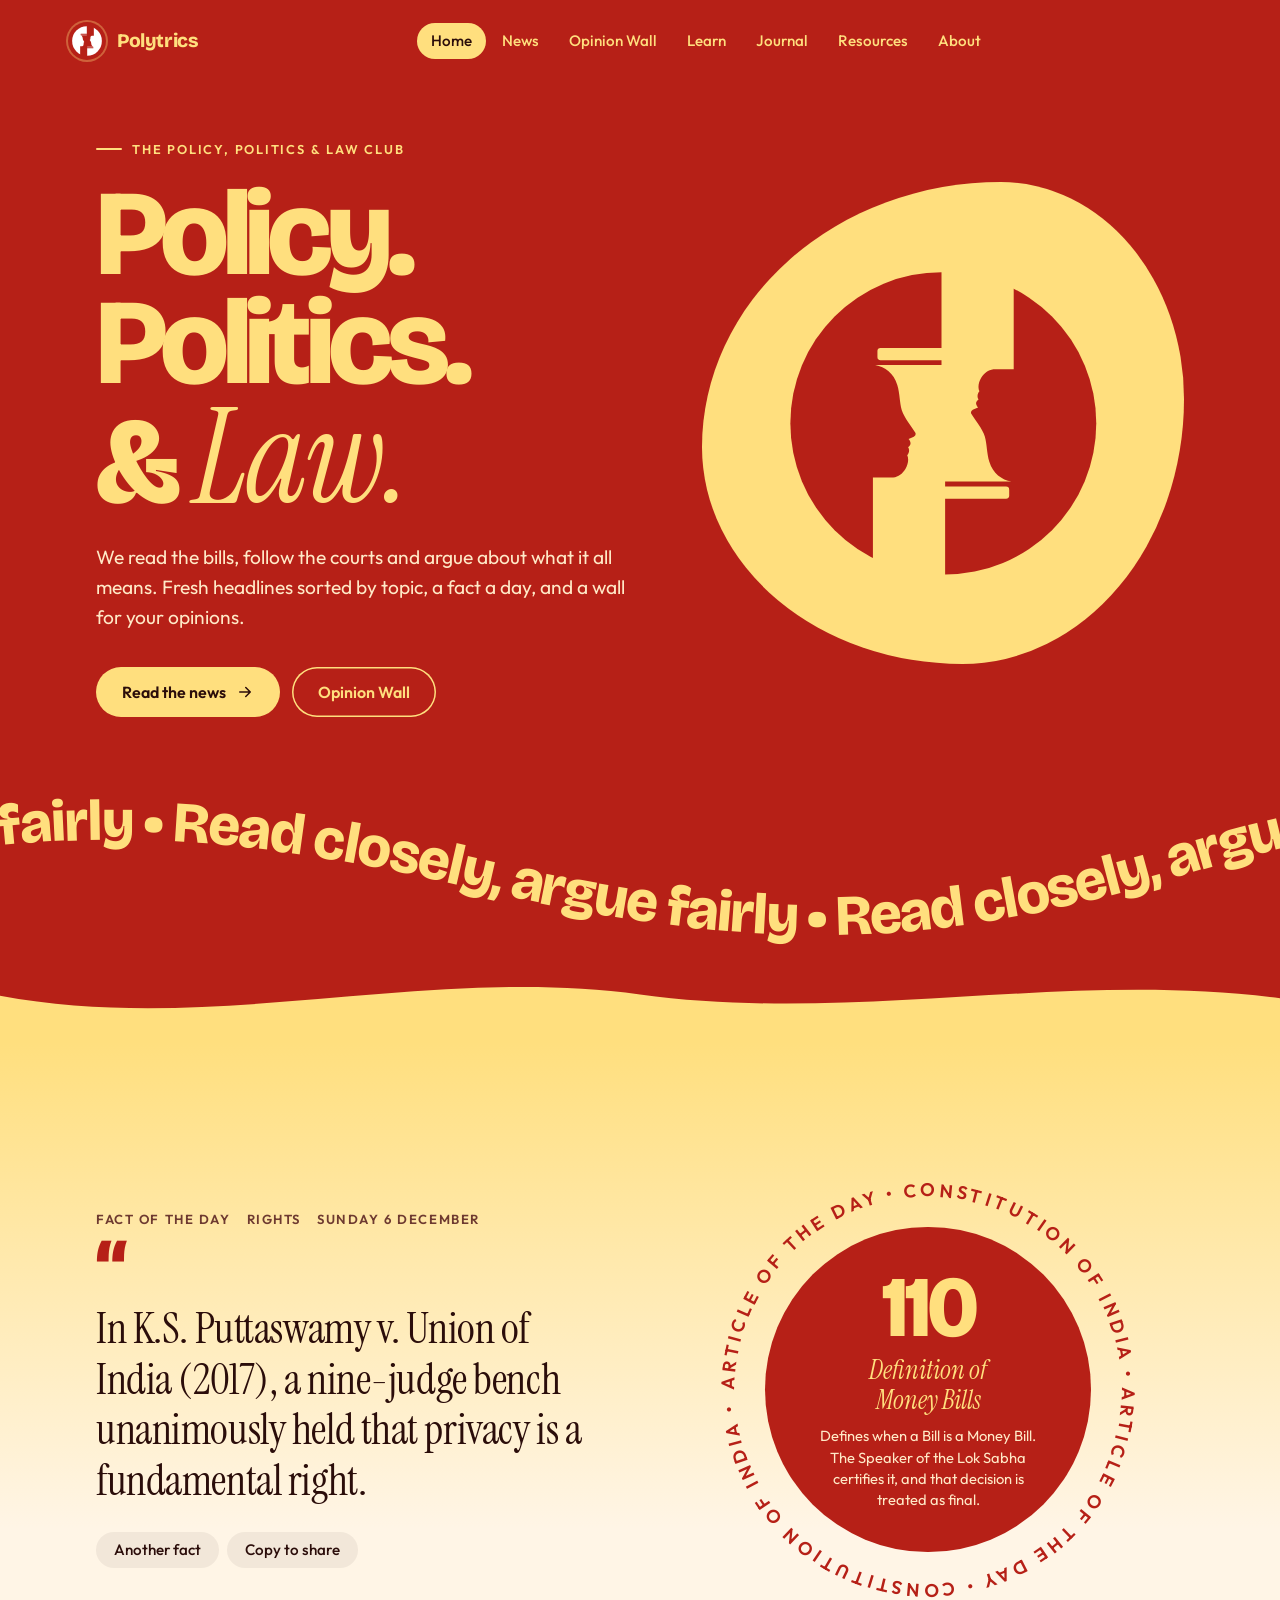
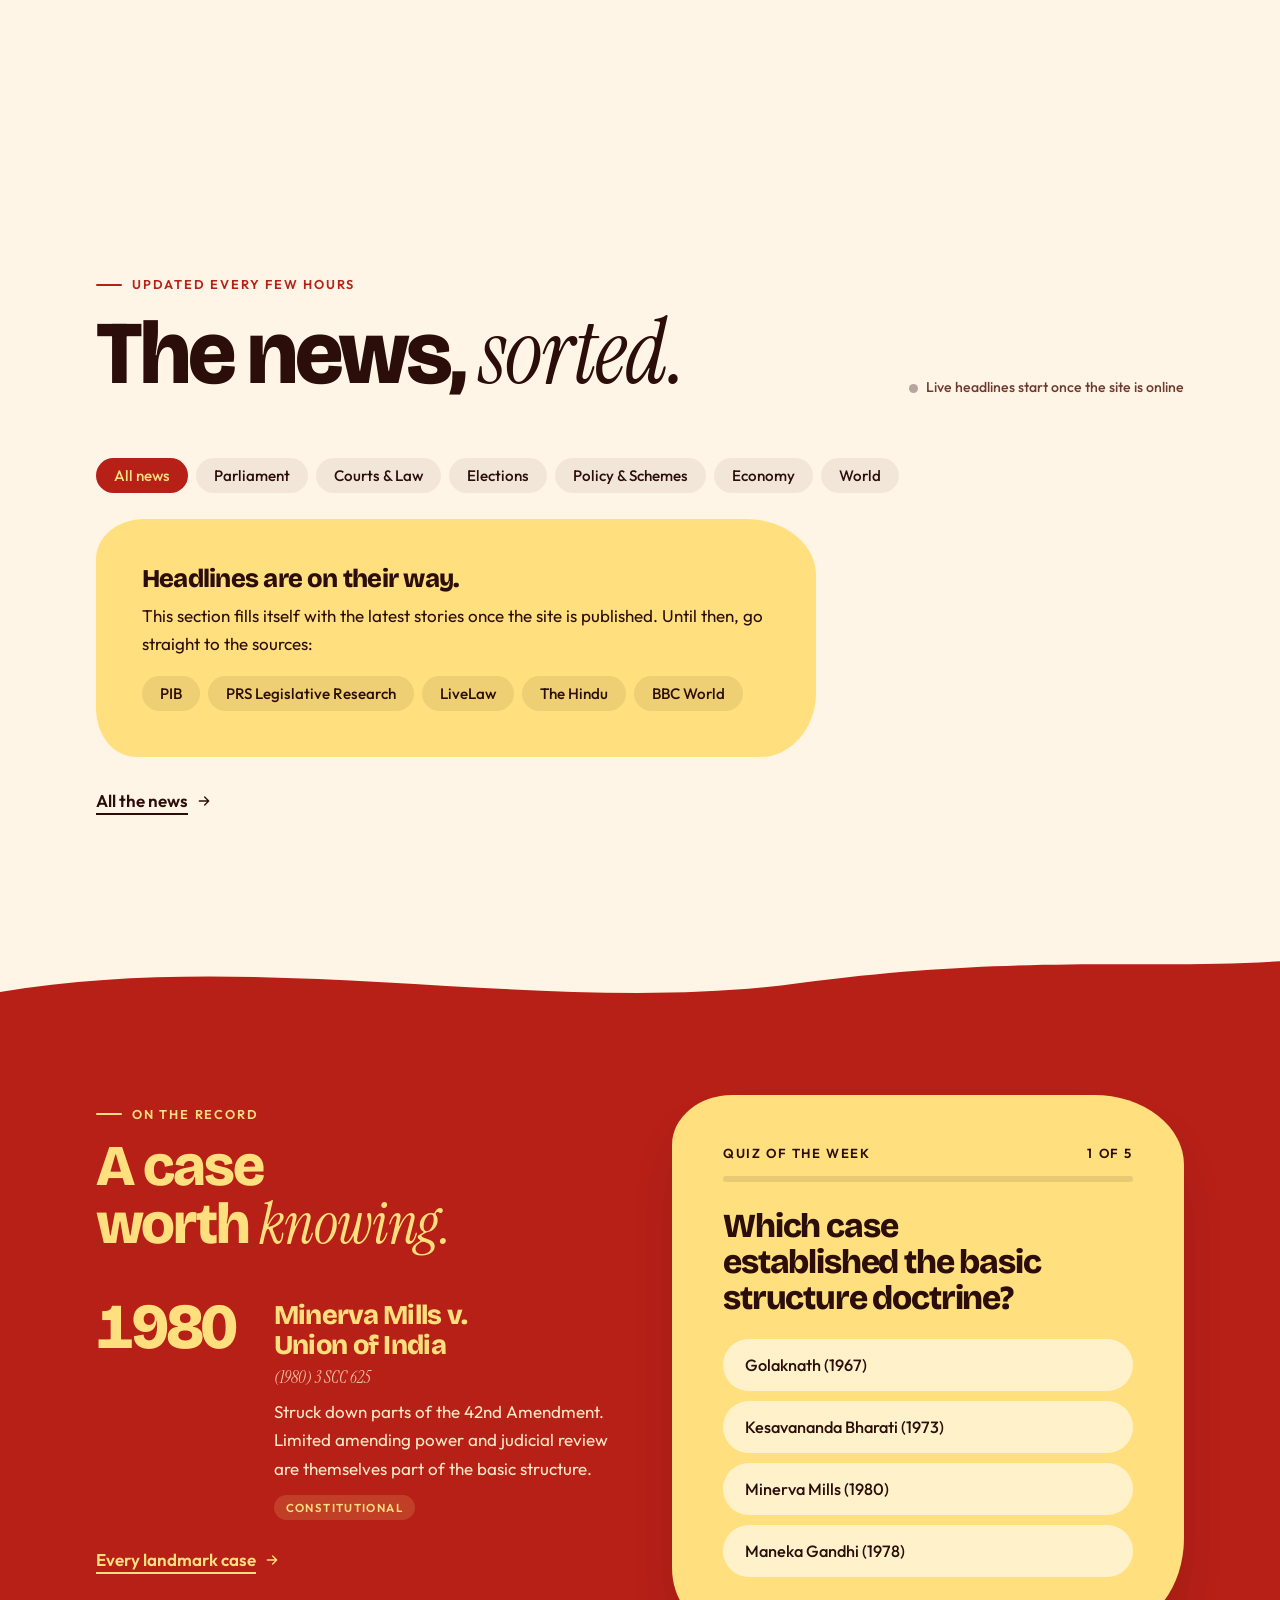
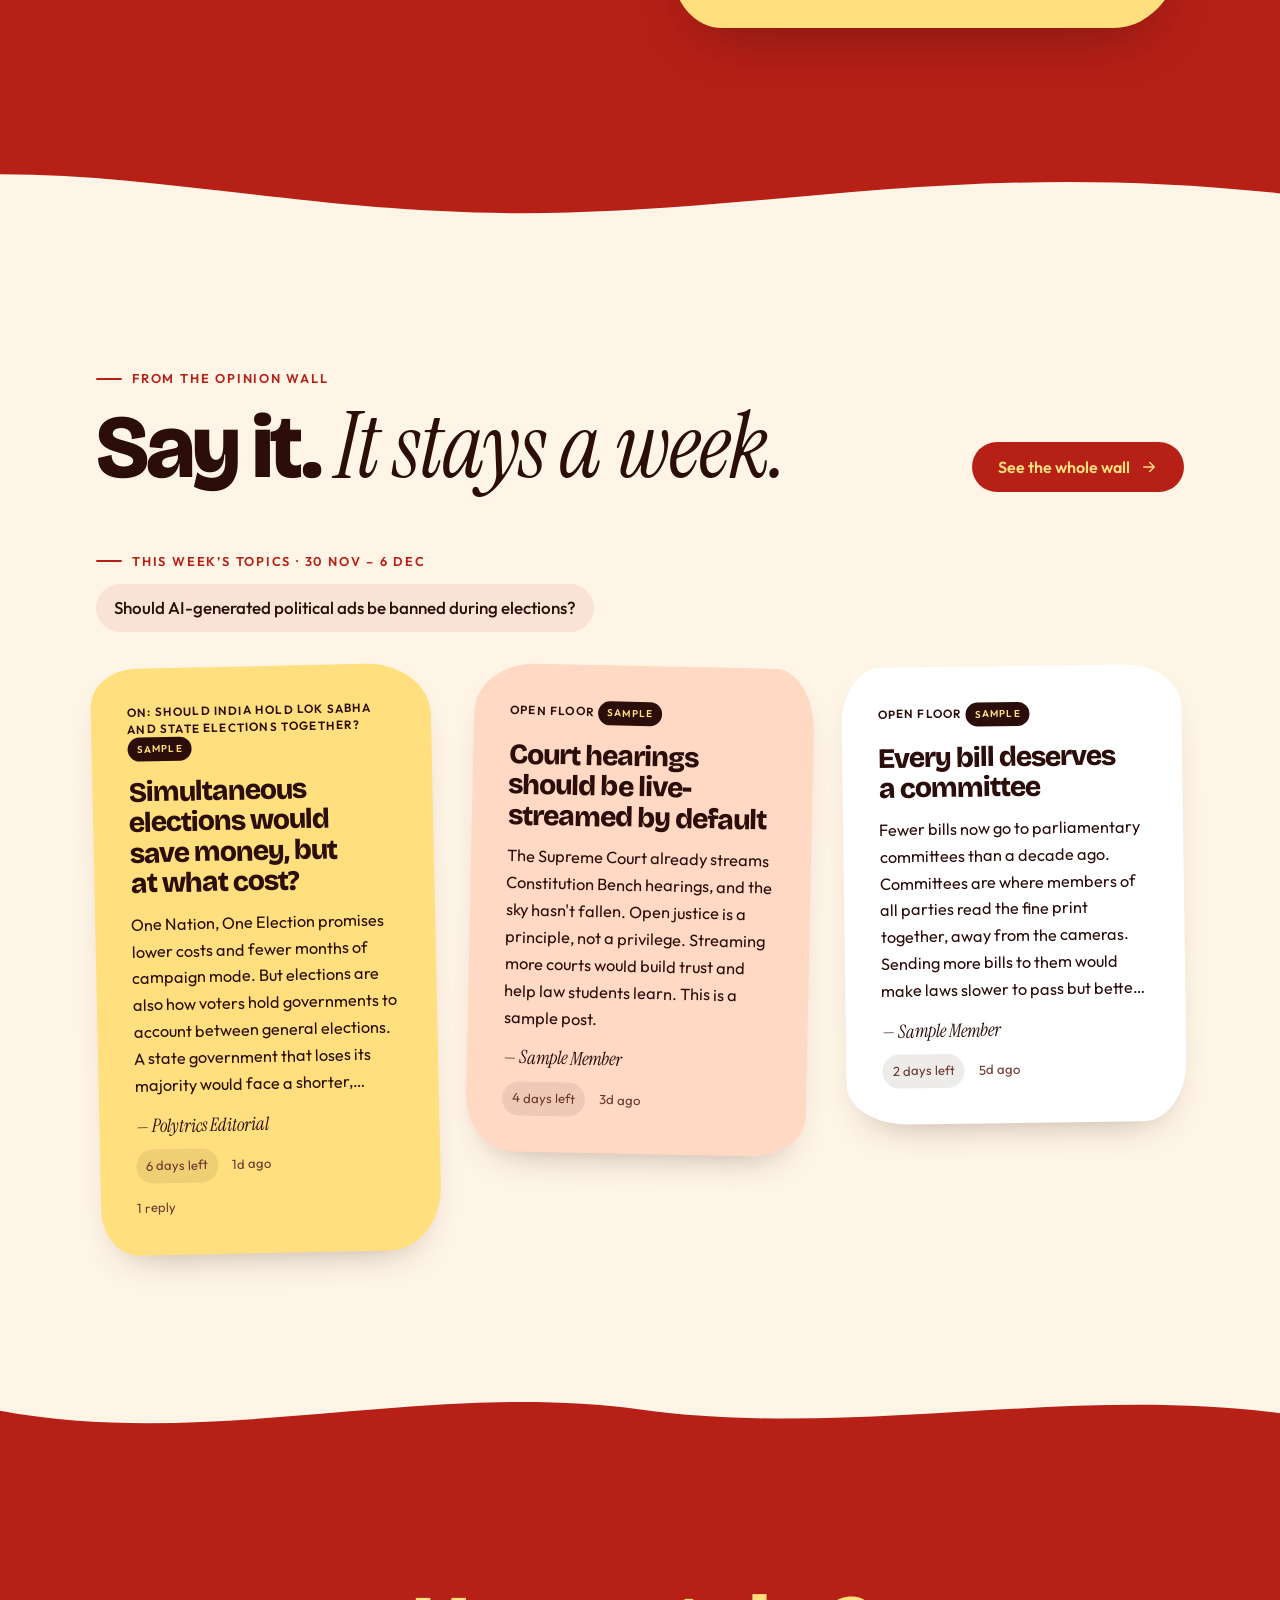
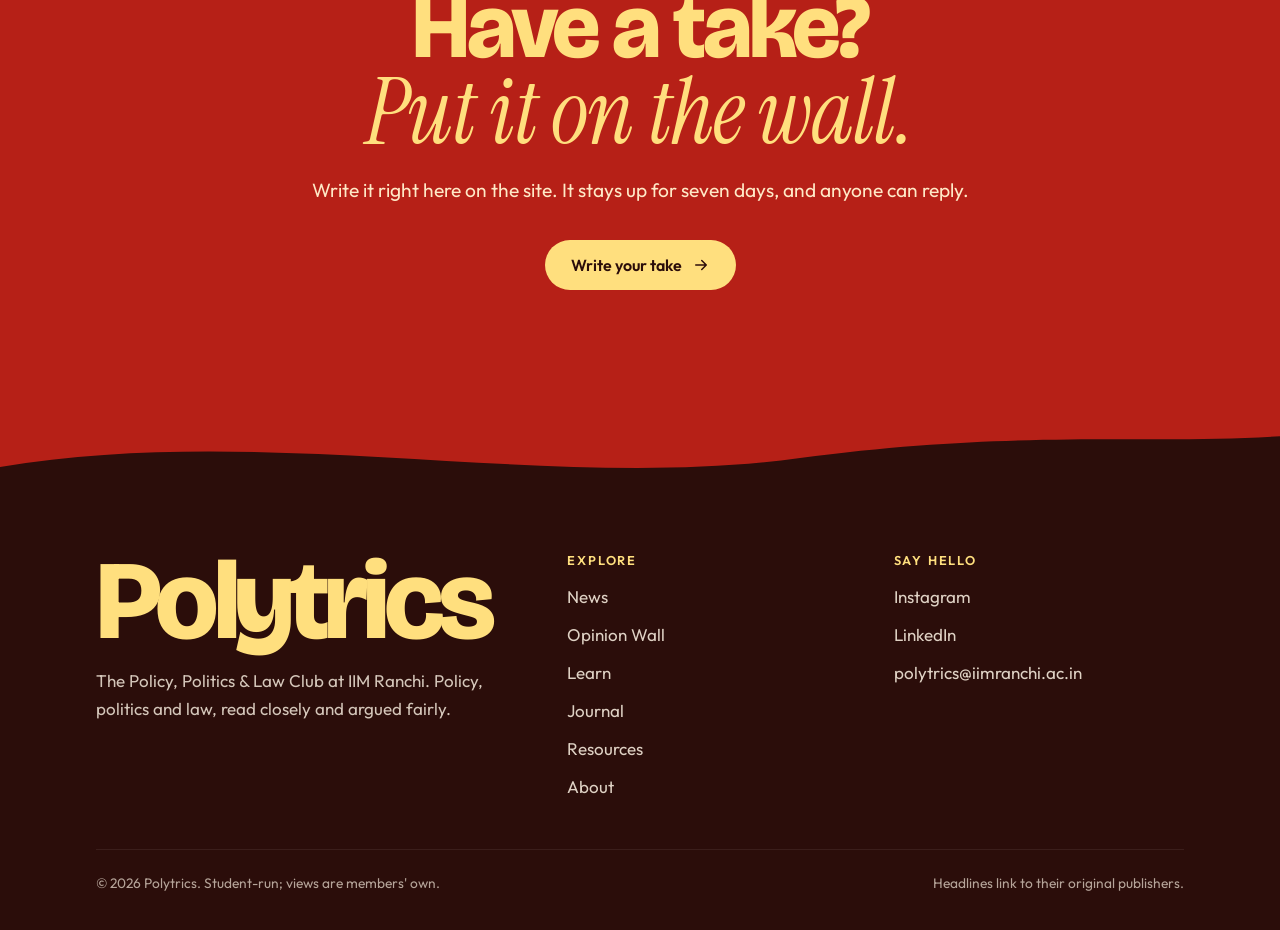
==== commit 67552f52: "Add files via upload" ====
--- a/index.html
+++ b/index.html
@@ -72,6 +72,7 @@
       <div><span class="kicker" style="color:var(--red)">From the Opinion Wall</span><h2 class="big">Say it. <em>It stays a week.</em></h2></div>
       <a class="btn btn--red" href="opinion.html">See the whole wall <svg viewBox="0 0 24 24" fill="none" stroke="currentColor" stroke-width="2" stroke-linecap="round" stroke-linejoin="round" aria-hidden="true"><path d="M5 12h14M13 6l6 6-6 6"/></svg></a>
     </div>
+    <div class="topic-strip" id="topic-strip" data-reveal></div>
     <div class="notes" id="wall"></div>
   </div>
 </section>
@@ -79,7 +80,7 @@
 <section class="section s-red cta">
   <div class="wrap" data-reveal="scale">
     <h2>Have a take?<br><em>Put it on the wall.</em></h2>
-    <p class="lede">Short, sharp, one argument. It stays up for seven days, then makes room for the next one.</p>
+    <p class="lede">Write it right here on the site. It stays up for seven days, and anyone can reply.</p>
     <a class="btn btn--butter" href="opinion.html#write">Write your take <svg viewBox="0 0 24 24" fill="none" stroke="currentColor" stroke-width="2" stroke-linecap="round" stroke-linejoin="round" aria-hidden="true"><path d="M5 12h14M13 6l6 6-6 6"/></svg></a>
   </div>
 </section>
@@ -89,6 +90,7 @@
 <script src="assets/js/content.js"></script>
 <script src="assets/js/site.js"></script>
 <script src="assets/js/feeds.js"></script>
+<script src="assets/js/newsquiz.js"></script>
 <script src="assets/js/pages.js"></script>
 </body>
 </html>
--- a/assets/css/style.css
+++ b/assets/css/style.css
@@ -409,3 +409,56 @@
   .pt.enter { animation: hide 0s linear 0s both !important; }
   .js-reveal [data-reveal] { opacity: 1; transform: none; }
 }
+
+/* ---------- v3: quiz quote, topics, composer, replies ---------- */
+.quiz .quote { margin-top: 14px; font: 400 clamp(1.25rem, 2.2vw, 1.55rem)/1.35 var(--serif); font-style: italic; }
+.quiz .why .textlink { margin-left: 4px; font-family: var(--body); font-style: normal; font-size: .95rem; }
+.topic-strip { margin: -10px 0 34px; }
+.topic-strip ul { list-style: none; margin: 14px 0 0; padding: 0; display: flex; flex-wrap: wrap; gap: 10px; }
+.topic-strip a { display: inline-block; padding: 10px 18px; border-radius: 999px; background: rgba(182,32,23,.08); color: var(--ink); text-decoration: none; font-weight: 500; transition: background .3s, transform .3s var(--ease-out); }
+.topic-strip a:hover { background: var(--butter); transform: translateY(-2px); }
+.topics { display: grid; grid-template-columns: repeat(2, minmax(0, 1fr)); gap: clamp(18px, 3vw, 32px); }
+@media (max-width: 760px) { .topics { grid-template-columns: minmax(0, 1fr); } }
+.topic { padding: clamp(26px, 3.4vw, 40px); background: #fff; display: grid; gap: 14px; align-content: start; border-radius: 52px 72px 60px 44px / 44px 60px 72px 52px; transition: transform .5s var(--ease-out); }
+.topic:hover { transform: translateY(-4px) rotate(-.4deg); }
+.topic .cat { font: 600 .74rem/1 var(--body); letter-spacing: .12em; text-transform: uppercase; color: var(--red); }
+.topic h3 { font-size: clamp(1.4rem, 2.4vw, 1.9rem); line-height: 1.1; }
+.topic--motion { background: var(--red); color: var(--butter); grid-column: 1 / -1; border-radius: 80px 120px 90px 70px / 70px 90px 120px 80px; }
+.topic--motion .cat { color: var(--on-red); }
+.topic--motion h3 { font-size: clamp(1.9rem, 4.4vw, 3.4rem); line-height: 1; }
+.topic--motion .pill { background: rgba(255,223,126,.16); color: var(--butter); }
+.topic--motion .pill:first-child { background: var(--butter); color: var(--ink); }
+.topic--news { background: var(--butter); }
+.topic--open { background: var(--blush); }
+.topic .pill:first-child { background: var(--ink); color: var(--cream); }
+.topic .src { font-size: .9rem; }
+.composer { background: var(--butter); color: var(--ink); padding: clamp(26px, 3.6vw, 46px); display: grid; gap: 18px; border-radius: 60px 90px 70px 50px / 50px 70px 90px 60px; box-shadow: 0 30px 60px -30px rgba(43,13,10,.5); }
+.field { display: grid; gap: 8px; position: relative; }
+.field label { font: 600 .78rem/1 var(--body); letter-spacing: .12em; text-transform: uppercase; }
+.field .opt { text-transform: none; letter-spacing: 0; font-weight: 400; opacity: .7; }
+.field input, .field select, .field textarea, .reply-form input, .reply-form textarea {
+  width: 100%; padding: 14px 20px; border: 0; border-radius: 24px; background: rgba(255,255,255,.75); color: var(--ink);
+  font: 400 1rem/1.5 var(--body); transition: background .25s, box-shadow .25s;
+}
+.field select { appearance: none; -webkit-appearance: none; background-image: linear-gradient(45deg, transparent 50%, var(--ink) 50%), linear-gradient(135deg, var(--ink) 50%, transparent 50%); background-position: calc(100% - 24px) 50%, calc(100% - 18px) 50%; background-size: 6px 6px; background-repeat: no-repeat; padding-right: 44px; text-overflow: ellipsis; }
+.field textarea, .reply-form textarea { resize: vertical; min-height: 140px; border-radius: 28px; }
+.field input:focus, .field select:focus, .field textarea:focus, .reply-form input:focus, .reply-form textarea:focus { outline: none; background: #fff; box-shadow: 0 0 0 2px var(--red); }
+.field .count { position: absolute; right: 18px; bottom: 12px; font-size: .78rem; opacity: .6; font-variant-numeric: tabular-nums; }
+.composer .btn { justify-self: start; }
+.form-msg { font-size: .95rem; min-height: 1.2em; }
+.s-red .composer .form-msg, .composer p.form-msg { color: var(--ink); }
+.hp { position: absolute !important; left: -9999px !important; width: 1px; height: 1px; opacity: 0; }
+.note .meta { display: flex; flex-wrap: wrap; gap: 8px 14px; align-items: center; margin-top: 14px; font-size: .82rem; color: var(--ink-soft); }
+.note .top span:first-child { line-height: 1.4; }
+.thread { margin-top: 18px; display: grid; gap: 10px; }
+.reply { padding: 12px 16px; border-radius: 22px; background: rgba(255,255,255,.55); }
+.note:nth-child(3n+3) .reply { background: rgba(43,13,10,.05); }
+.reply p { margin: 0; font-size: .96rem; white-space: pre-line; }
+.reply span { display: block; margin-top: 4px; font-size: .78rem; color: var(--ink-soft); }
+.reply-toggle { margin-top: 16px; border: 0; background: rgba(43,13,10,.08); padding: 9px 16px; border-radius: 999px; cursor: pointer; font: 600 .86rem/1 var(--body); transition: background .25s; }
+.reply-toggle:hover { background: rgba(43,13,10,.14); }
+.reply-form { margin-top: 12px; display: grid; gap: 10px; }
+.reply-form textarea { min-height: 90px; }
+.reply-form .btn { justify-self: start; padding: 12px 20px; font-size: .92rem; }
+.s-red .quiz p, .s-red .quiz .why, .s-red .composer p { color: var(--ink); }
+.s-red .case .cat { background: rgba(255,223,126,.16); color: var(--butter); }
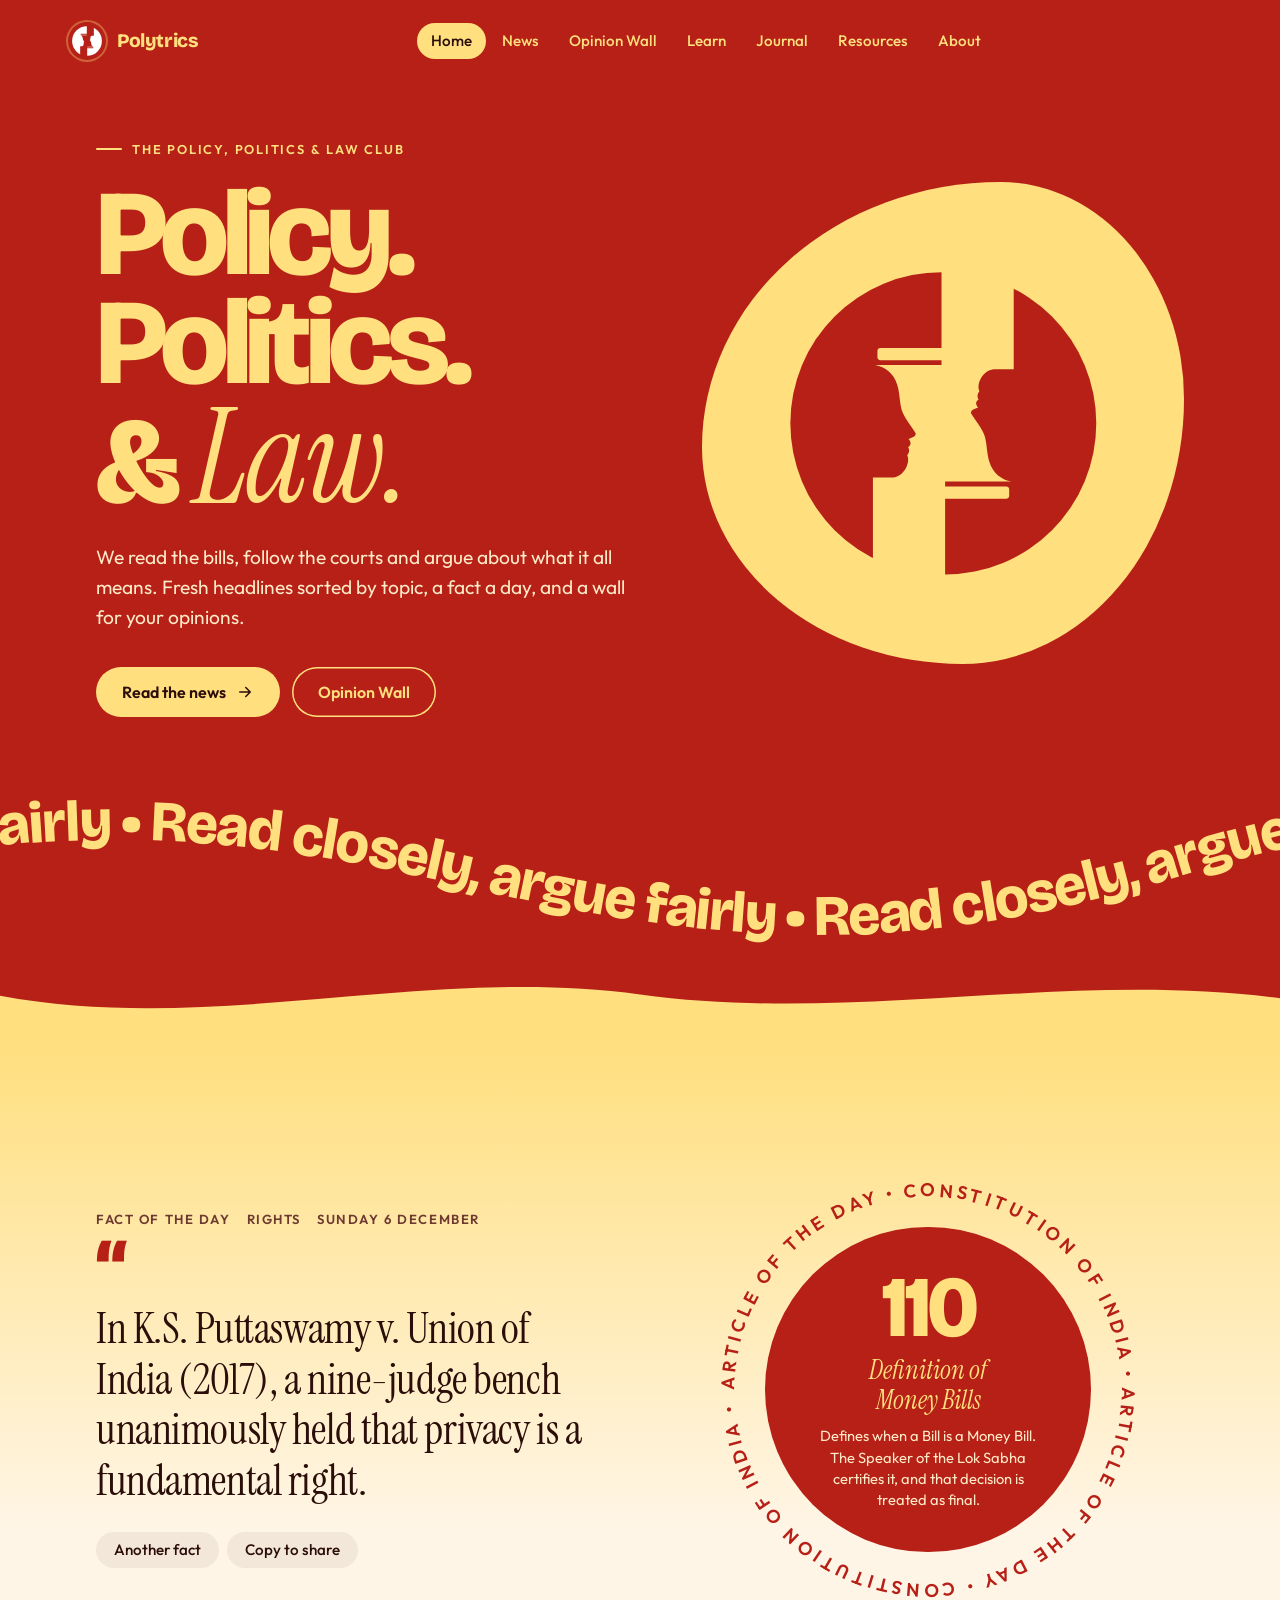
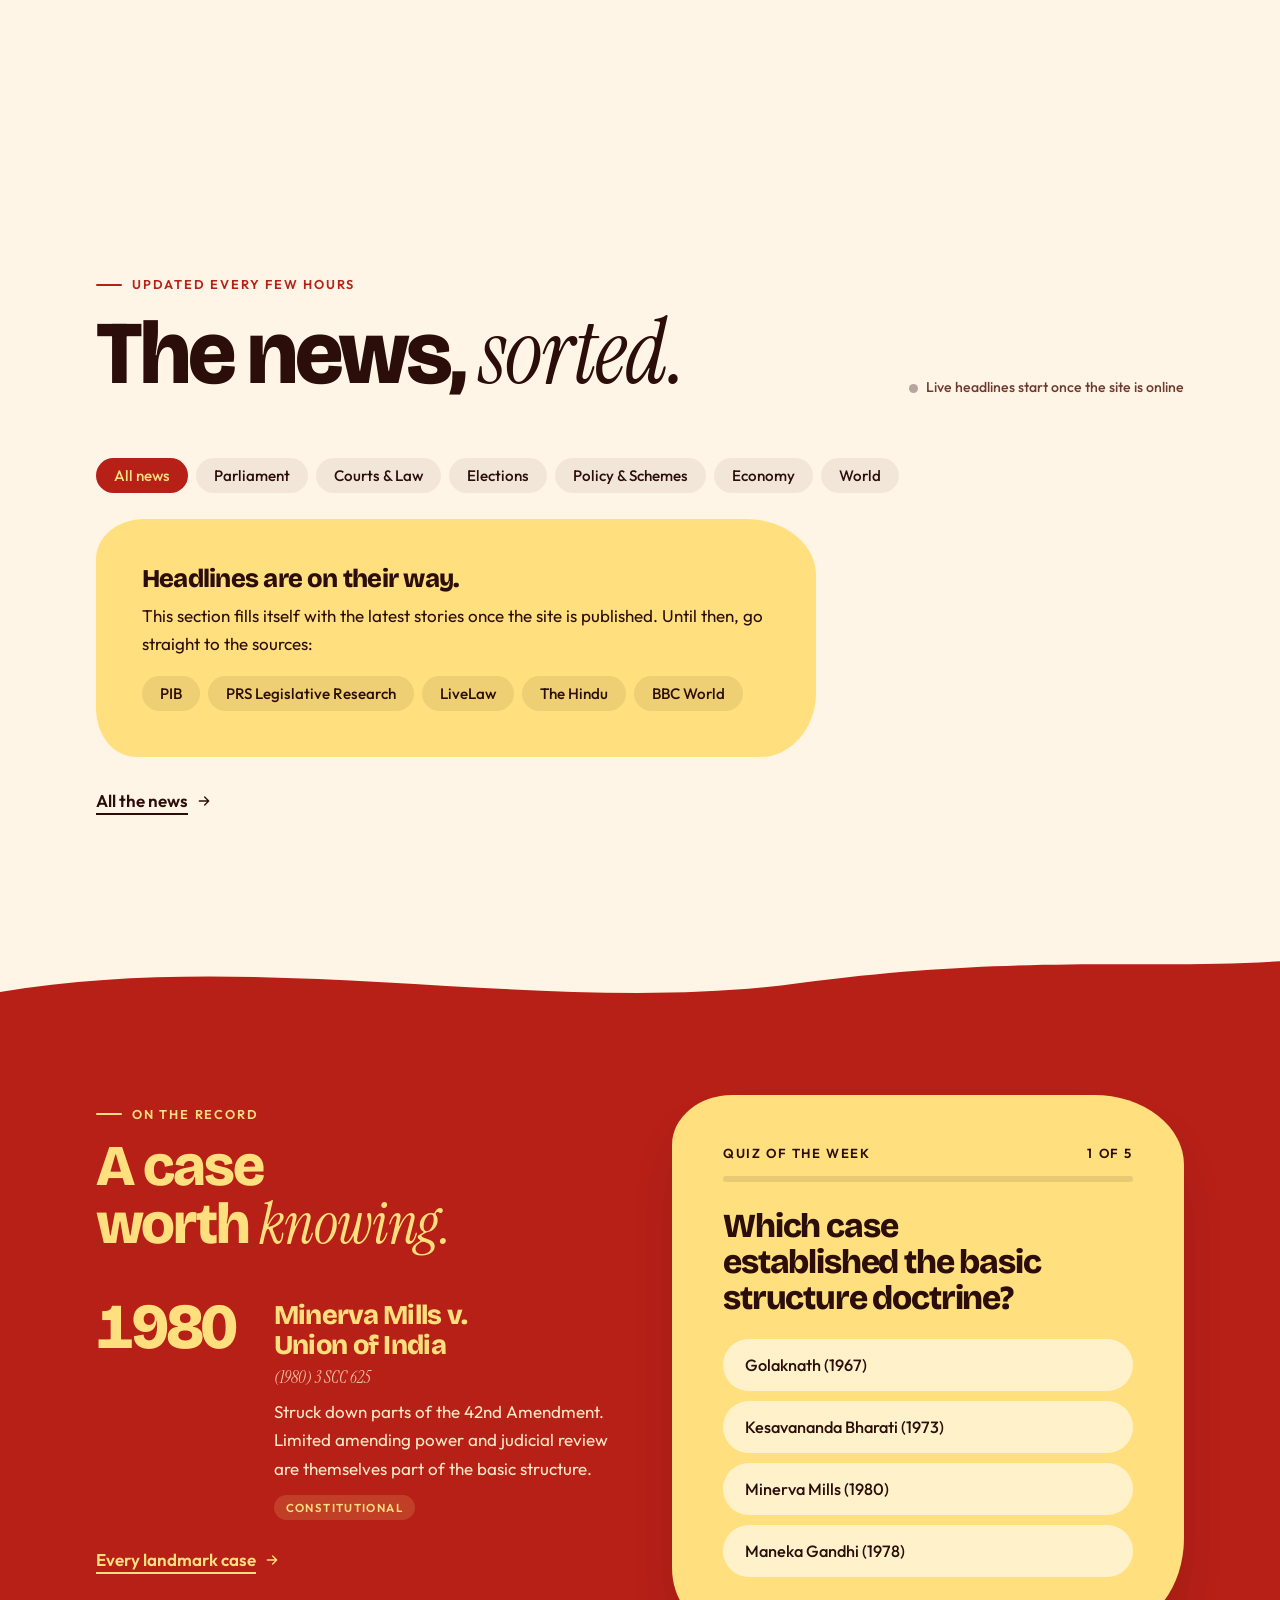
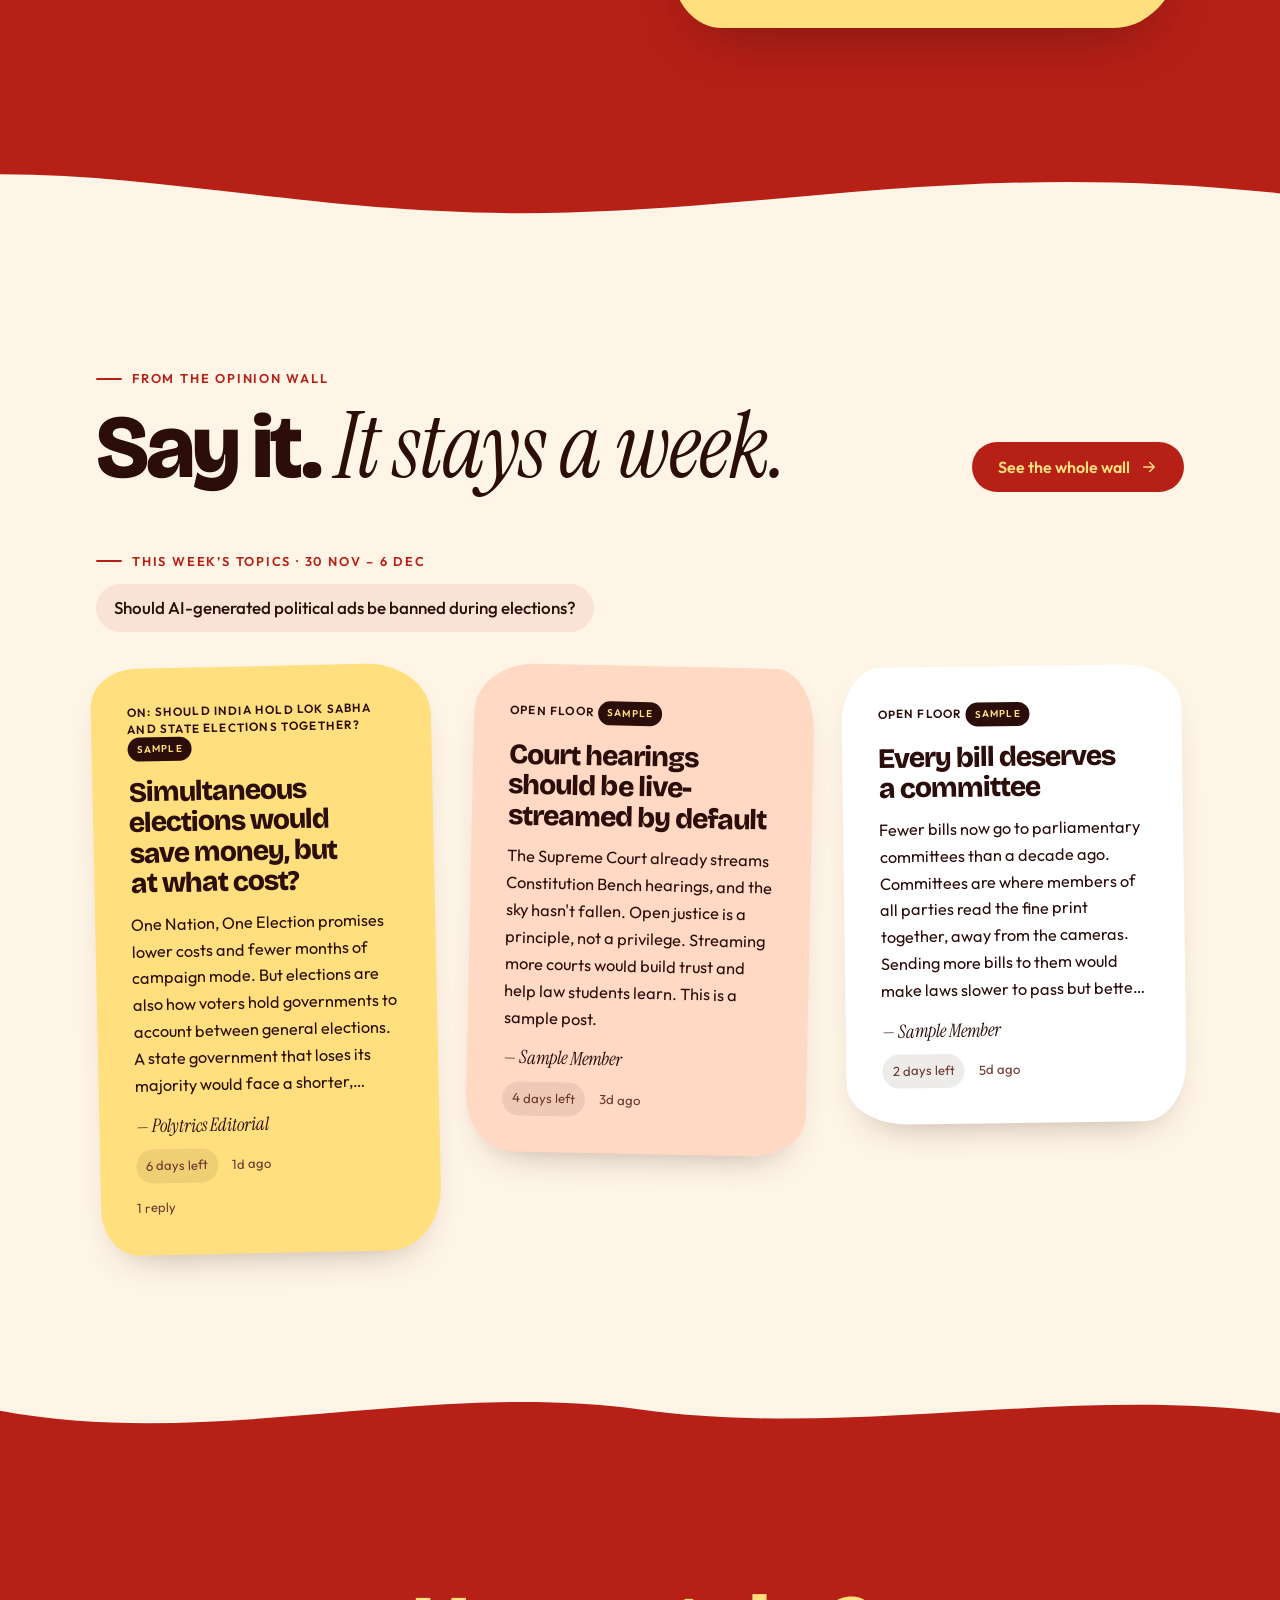
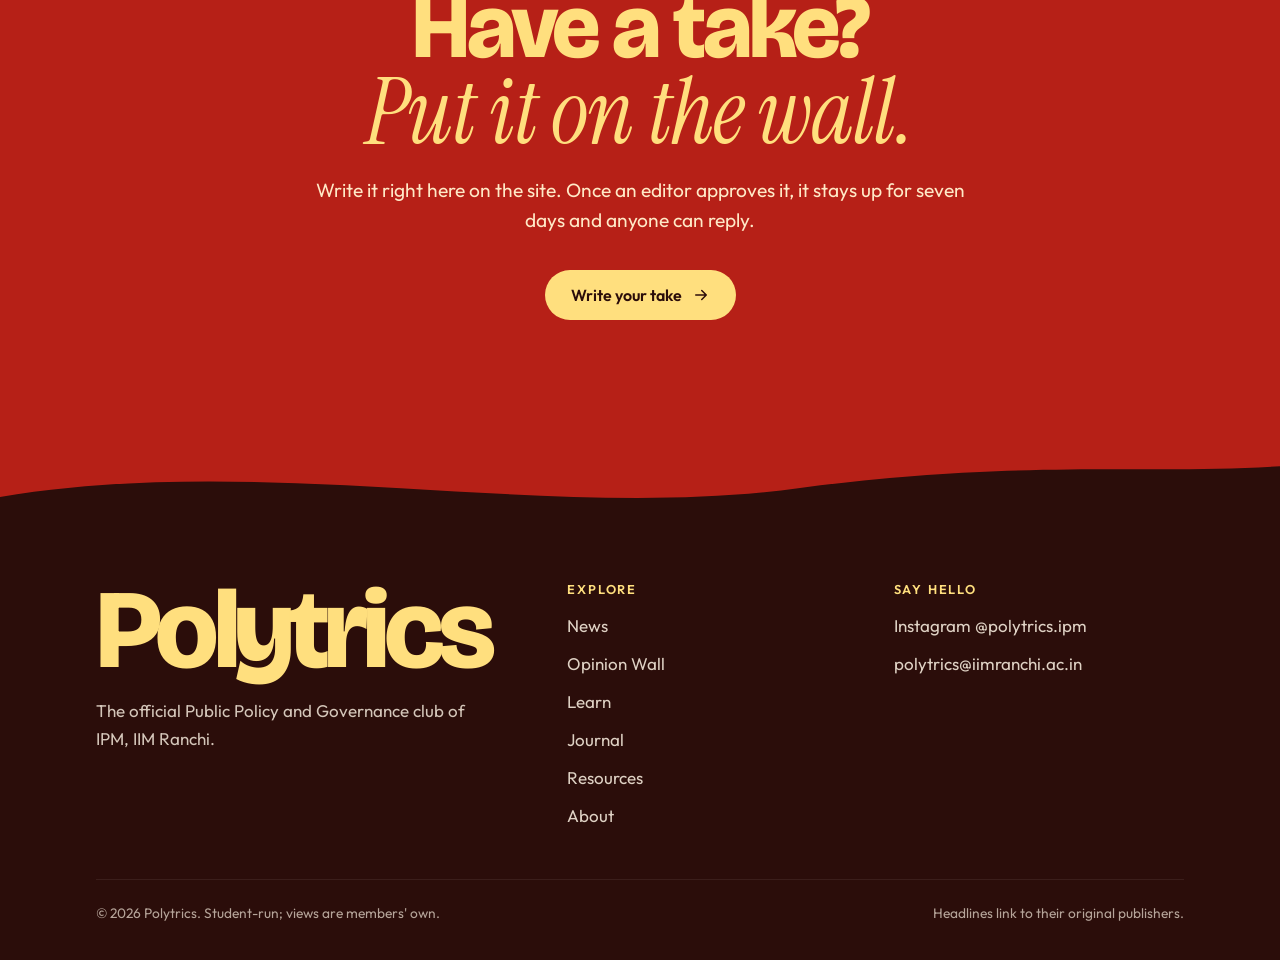
==== commit 1f5d855d: "Add files via upload" ====
--- a/index.html
+++ b/index.html
@@ -80,7 +80,7 @@
 <section class="section s-red cta">
   <div class="wrap" data-reveal="scale">
     <h2>Have a take?<br><em>Put it on the wall.</em></h2>
-    <p class="lede">Write it right here on the site. It stays up for seven days, and anyone can reply.</p>
+    <p class="lede">Write it right here on the site. Once an editor approves it, it stays up for seven days and anyone can reply.</p>
     <a class="btn btn--butter" href="opinion.html#write">Write your take <svg viewBox="0 0 24 24" fill="none" stroke="currentColor" stroke-width="2" stroke-linecap="round" stroke-linejoin="round" aria-hidden="true"><path d="M5 12h14M13 6l6 6-6 6"/></svg></a>
   </div>
 </section>
--- a/assets/css/style.css
+++ b/assets/css/style.css
@@ -26,6 +26,7 @@
 
 /* ---------- base ---------- */
 *, *::before, *::after { box-sizing: border-box; }
+[hidden] { display: none !important; }
 html { scroll-behavior: smooth; -webkit-text-size-adjust: 100%; overflow-x: hidden; }
 @supports (overflow: clip) { html { overflow-x: clip; } }
 body {
@@ -462,3 +463,77 @@
 .reply-form .btn { justify-self: start; padding: 12px 20px; font-size: .92rem; }
 .s-red .quiz p, .s-red .quiz .why, .s-red .composer p { color: var(--ink); }
 .s-red .case .cat { background: rgba(255,223,126,.16); color: var(--butter); }
+/* loading placeholders (shown instantly while posts and topics arrive) */
+.note--loading, .topic--loading { display: grid; gap: 12px; min-height: 180px; align-content: start; }
+.note--loading span, .topic--loading span { display: block; height: 14px; border-radius: 8px; background: linear-gradient(90deg, rgba(43,13,10,.06), rgba(43,13,10,.13), rgba(43,13,10,.06)) 0 0 / 200% 100%; animation: shimmer 1.4s infinite; }
+.note--loading span:first-child, .topic--loading span:first-child { width: 40%; }
+.note--loading span:nth-child(2), .topic--loading span:nth-child(2) { width: 90%; height: 26px; }
+.note--loading span:nth-child(3) { width: 70%; }
+.topic--motion.topic--loading span { background: linear-gradient(90deg, rgba(255,223,126,.15), rgba(255,223,126,.3), rgba(255,223,126,.15)) 0 0 / 200% 100%; }
+
+/* ---------- v4: Briefing Room ---------- */
+.mini-head { font-size: clamp(1.3rem, 2vw, 1.6rem); letter-spacing: -.02em; }
+.mini-note { margin: 6px 0 22px; color: var(--ink-soft); font-size: .95rem; }
+.pulse-grid { align-items: start; }
+.pulse { position: relative; }
+.bars { display: grid; gap: 6px; }
+.bar-row { display: grid; grid-template-columns: minmax(96px, 9.5rem) minmax(0, 1fr) 4.6rem; gap: 14px; align-items: center; padding: 10px 14px; margin-inline: -14px; border: 0; border-radius: 999px; background: transparent; cursor: pointer; text-align: left; transition: background .25s; }
+.bar-row:hover, .bar-row:focus-visible { background: rgba(255,255,255,.55); }
+.bar-row[aria-pressed="true"] { background: #fff; box-shadow: 0 0 0 2px var(--red); }
+.bar-label { font: 600 .95rem/1.2 var(--body); color: var(--ink); }
+.bar-track { position: relative; height: 16px; }
+.bar { position: absolute; left: 0; top: 0; bottom: 0; width: var(--w); min-width: 6px; background: var(--red); border-radius: 0 4px 4px 0; transform-origin: 0 50%; animation: grow 1s var(--ease-out) both; }
+.bar-row:nth-child(2) .bar { animation-delay: .06s; } .bar-row:nth-child(3) .bar { animation-delay: .12s; } .bar-row:nth-child(4) .bar { animation-delay: .18s; } .bar-row:nth-child(5) .bar { animation-delay: .24s; } .bar-row:nth-child(6) .bar { animation-delay: .3s; }
+@keyframes grow { from { transform: scaleX(0); } }
+.bar-val { font: 700 1.05rem/1 var(--display); color: var(--ink); font-variant-numeric: tabular-nums; text-align: right; }
+.bar-val small { font: 500 .78rem/1 var(--body); color: var(--ink-soft); margin-left: 2px; }
+.tip { position: absolute; z-index: 5; max-width: 320px; padding: 12px 16px; border-radius: 18px; background: var(--ink); color: var(--cream); font-size: .9rem; line-height: 1.4; pointer-events: none; box-shadow: 0 14px 30px -14px rgba(43,13,10,.6); }
+.tip b { display: block; font: 600 .7rem/1 var(--body); letter-spacing: .12em; text-transform: uppercase; color: var(--butter); margin-bottom: 6px; }
+@media (max-width: 520px) { .bar-row { grid-template-columns: minmax(0, 1fr) 4rem; } .bar-track { grid-column: 1 / -1; grid-row: 2; } }
+.trending { display: flex; flex-wrap: wrap; gap: 10px; align-items: center; }
+.term { display: inline-flex; align-items: baseline; gap: 6px; border: 0; cursor: pointer; border-radius: 999px; background: #fff; color: var(--ink); font-family: var(--display); font-weight: 700; letter-spacing: -.02em; transition: transform .3s var(--ease-out), background .3s, color .3s; }
+.term small { font: 500 .72rem/1 var(--body); color: var(--ink-soft); letter-spacing: 0; }
+.term--1 { font-size: .98rem; padding: 9px 15px; }
+.term--2 { font-size: 1.2rem; padding: 10px 18px; }
+.term--3 { font-size: 1.55rem; padding: 12px 22px; background: var(--red); color: var(--butter); }
+.term--3 small { color: var(--on-red); }
+.term:hover { transform: translateY(-3px) rotate(-1.5deg); }
+.term[aria-pressed="true"] { background: var(--ink); color: var(--butter); }
+.term[aria-pressed="true"] small { color: var(--butter); }
+.active-filters { display: flex; flex-wrap: wrap; gap: 8px; align-items: center; margin-bottom: 18px; min-height: 8px; }
+.active-filters .status { margin-right: 4px; }
+.day + .day { margin-top: clamp(30px, 4vw, 50px); }
+.day-head { font: 400 clamp(1.8rem, 3.6vw, 2.6rem)/1 var(--serif); font-style: italic; letter-spacing: -.01em; margin-bottom: 14px; }
+.day-head small { font: 600 .8rem/1 var(--body); font-style: normal; color: var(--ink-soft); margin-left: 6px; vertical-align: middle; }
+.briefs { list-style: none; margin: 0; padding: 0; columns: 2 380px; column-gap: clamp(30px, 5vw, 70px); }
+.brief { break-inside: avoid; padding: 18px 0 20px; position: relative; }
+.brief::after { content: ""; position: absolute; left: 0; right: 0; bottom: 0; height: 8px; background: radial-gradient(circle at 4px 4px, rgba(43,13,10,.16) 1.4px, transparent 1.6px) 0 0 / 12px 8px repeat-x; }
+.brief .cat { display: inline-flex; align-items: center; gap: 8px; font: 600 .74rem/1 var(--body); letter-spacing: .12em; text-transform: uppercase; color: var(--red); }
+.brief .cat::before { content: ""; width: 8px; height: 8px; border-radius: 50%; background: currentColor; }
+.brief .t { display: block; margin-top: 10px; font: 700 clamp(1.15rem, 1.6vw, 1.35rem)/1.28 var(--display); letter-spacing: -.02em; text-decoration: underline; text-decoration-color: transparent; text-decoration-thickness: 2px; text-underline-offset: 5px; transition: text-decoration-color .3s; }
+.brief .t:hover { text-decoration-color: var(--red); text-decoration-style: wavy; }
+.brief .src { display: block; margin-top: 8px; font-size: .88rem; color: var(--ink-soft); }
+.acts { display: flex; flex-wrap: wrap; gap: 8px; margin-top: 12px; }
+.act { display: inline-flex; align-items: center; gap: 6px; border: 0; cursor: pointer; padding: 8px 14px; border-radius: 999px; background: rgba(43,13,10,.07); font: 600 .84rem/1 var(--body); color: var(--ink); transition: background .25s, transform .3s var(--ease-out); }
+.act:hover { background: var(--butter); transform: translateY(-2px); }
+.act svg { width: 14px; height: 14px; }
+.act--debate { background: rgba(182,32,23,.1); color: var(--red); }
+.act--debate:hover { background: var(--red); color: var(--butter); }
+.act[aria-expanded="true"] { background: var(--ink); color: var(--butter); }
+.ctx { margin-top: 12px; padding: 18px 22px; background: var(--butter); border-radius: 30px 44px 36px 26px / 26px 36px 44px 30px; display: grid; gap: 6px; animation: pop .45s var(--ease-out); }
+.ctx b { font: 700 1.1rem/1.2 var(--display); letter-spacing: -.02em; }
+.ctx p { font-size: .96rem; }
+.ctx .textlink { margin-top: 4px; font-size: .9rem; }
+@keyframes pop { from { opacity: 0; transform: translateY(-6px) scale(.98); } }
+
+/* ---------- v4: Journal form + loading, approval states ---------- */
+.form-pair { display: grid; grid-template-columns: repeat(2, minmax(0, 1fr)); gap: 16px; }
+@media (max-width: 560px) { .form-pair { grid-template-columns: minmax(0, 1fr); } }
+#a-body { min-height: 280px; }
+.post--loading { display: grid; gap: 12px; min-height: 140px; align-content: center; cursor: default; }
+.post--loading span { display: block; height: 14px; border-radius: 8px; background: linear-gradient(90deg, rgba(43,13,10,.06), rgba(43,13,10,.13), rgba(43,13,10,.06)) 0 0 / 200% 100%; animation: shimmer 1.4s infinite; }
+.post--loading span:first-child { width: 18%; } .post--loading span:nth-child(2) { width: 70%; height: 34px; } .post--loading span:nth-child(3) { width: 50%; }
+.post--loading:hover { background: transparent; }
+.reader .share { margin-top: 40px; }
+.note .meta .pending { background: var(--ink); color: var(--butter); }
+.reply--pending { opacity: .75; border: 1.5px dashed rgba(43,13,10,.25); background: transparent !important; }
